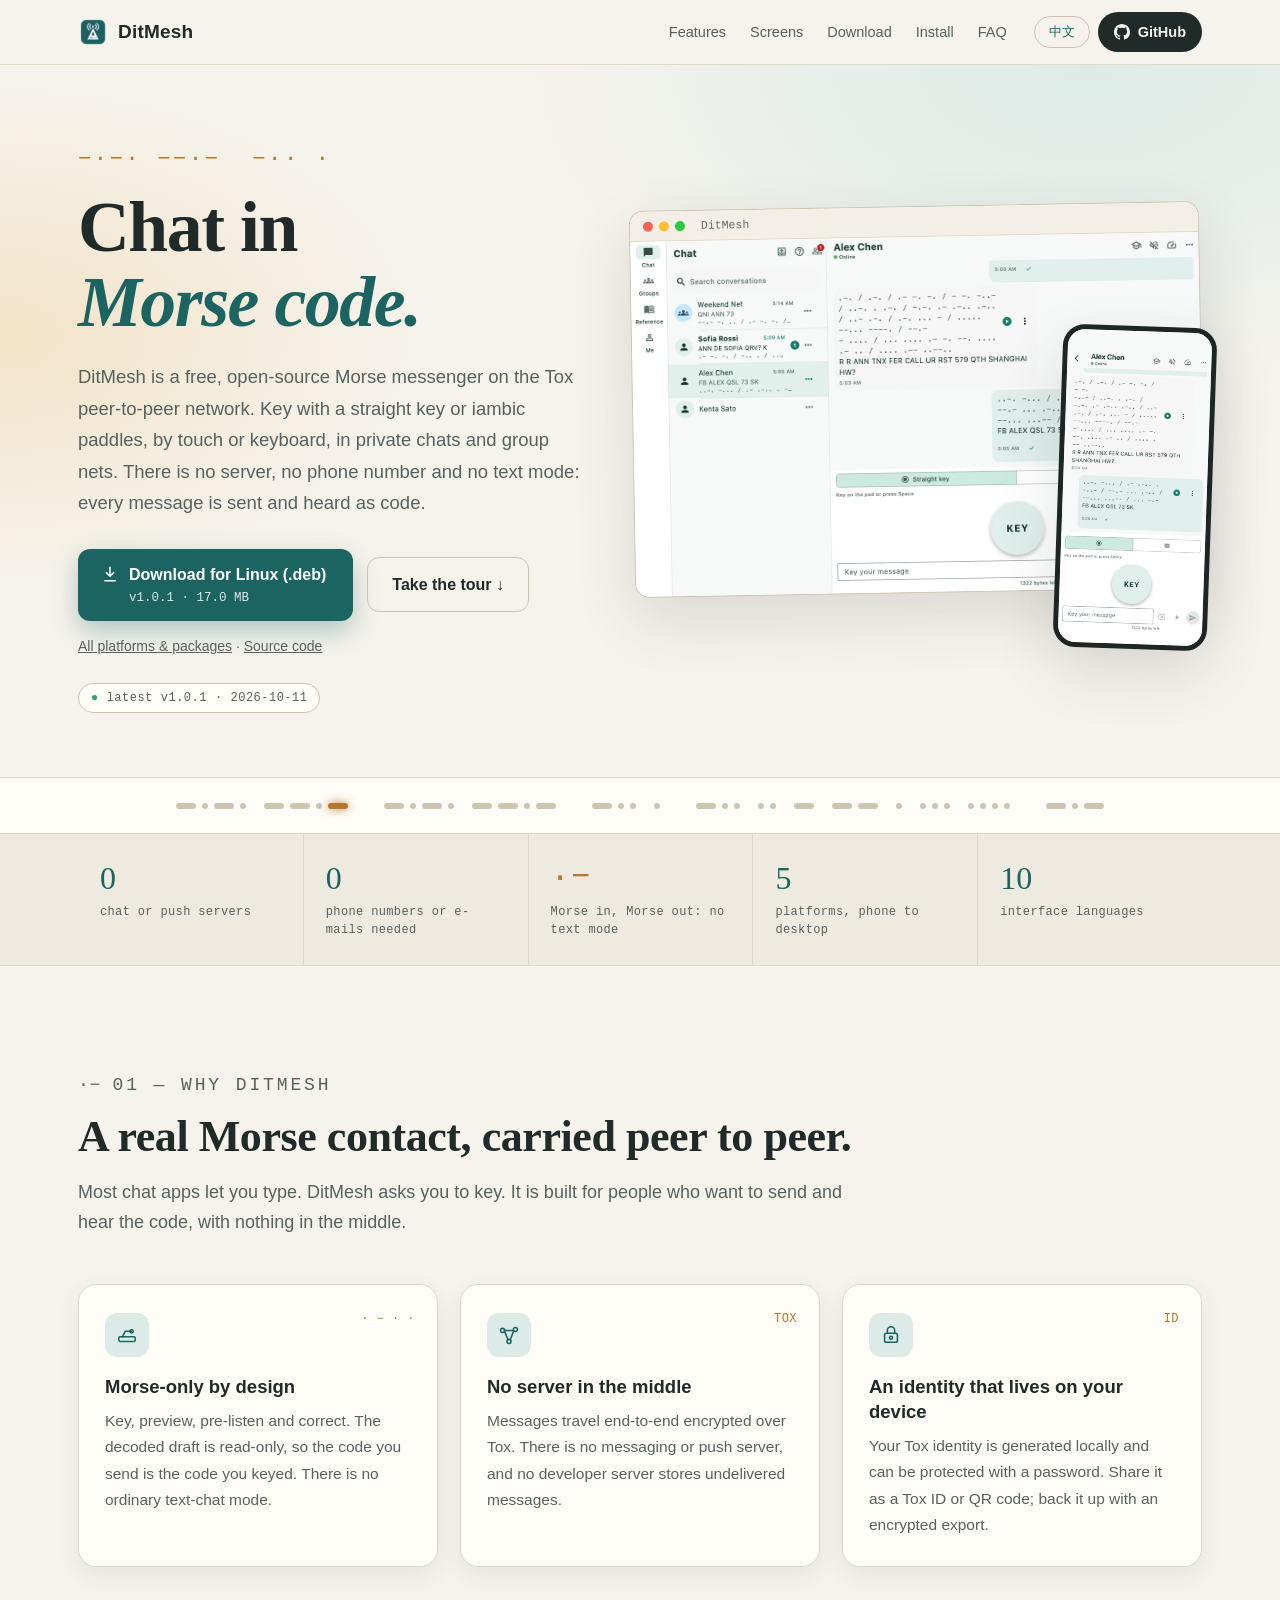
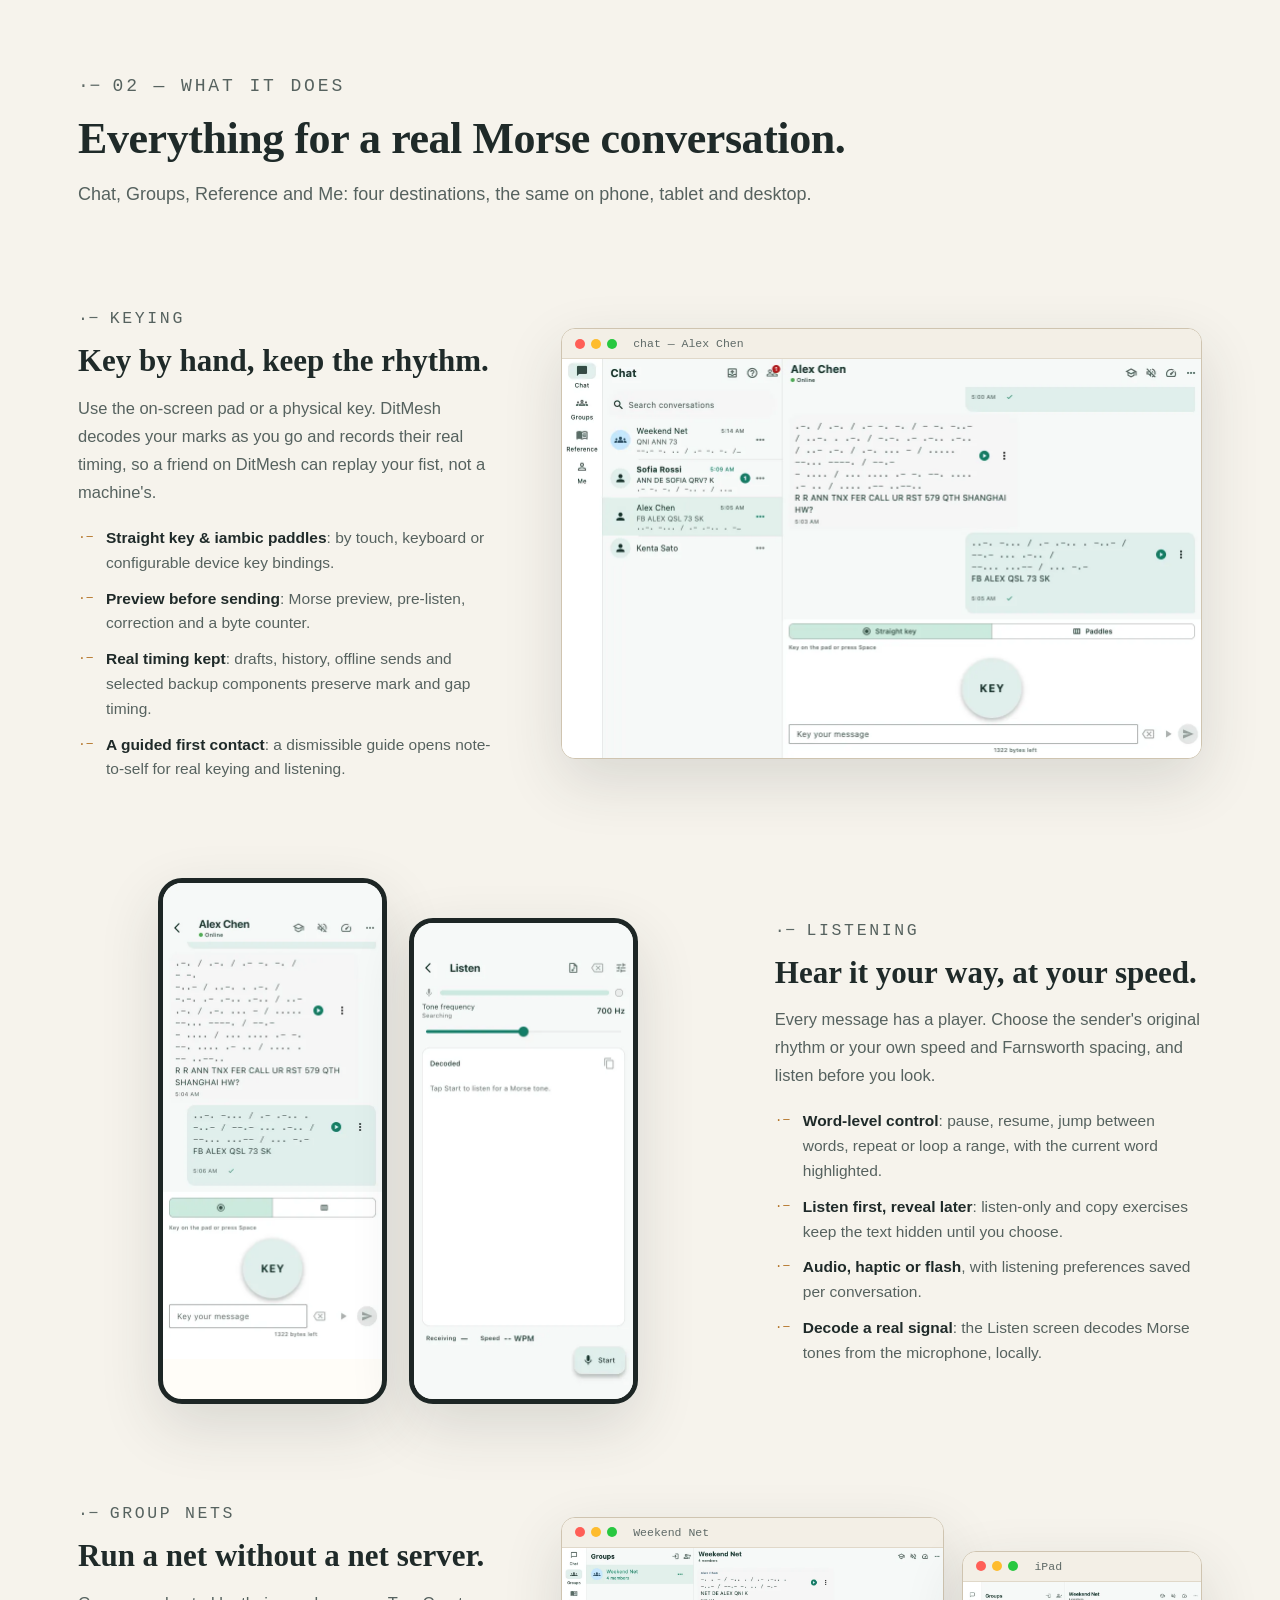
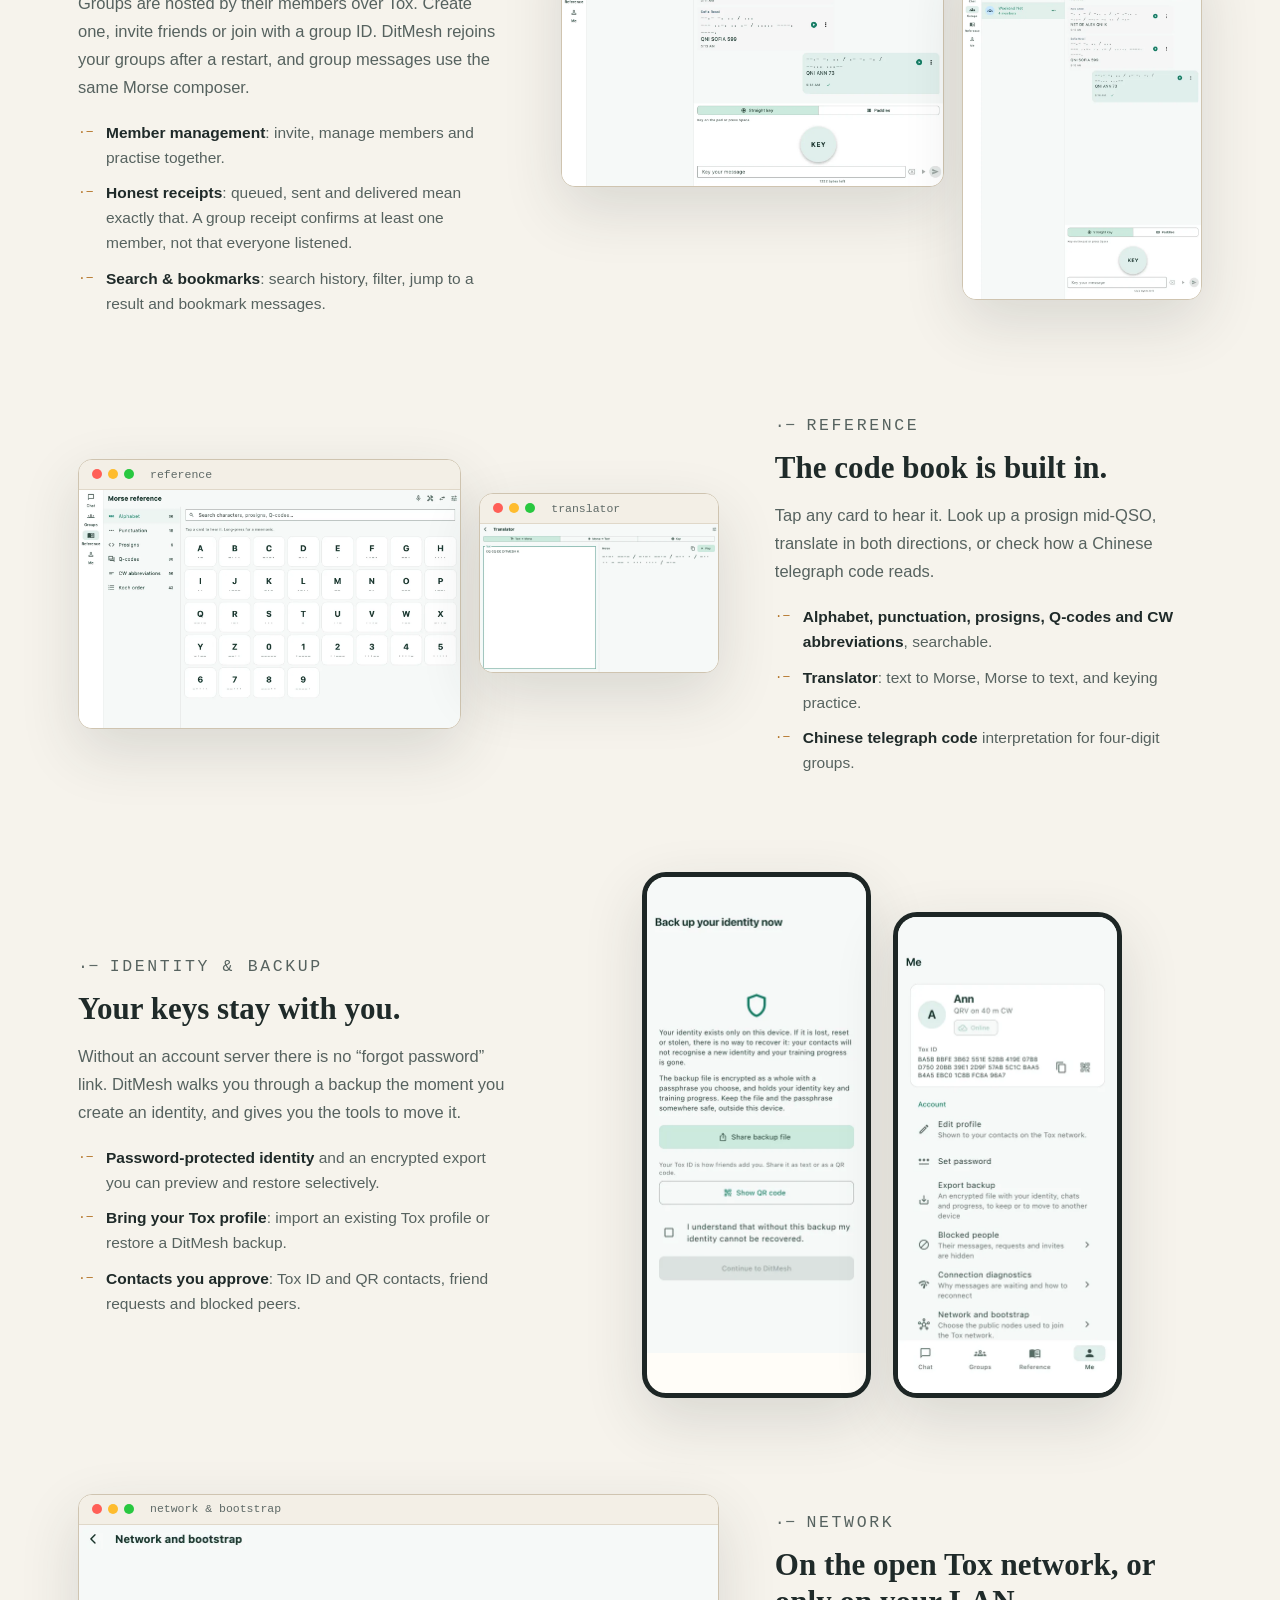
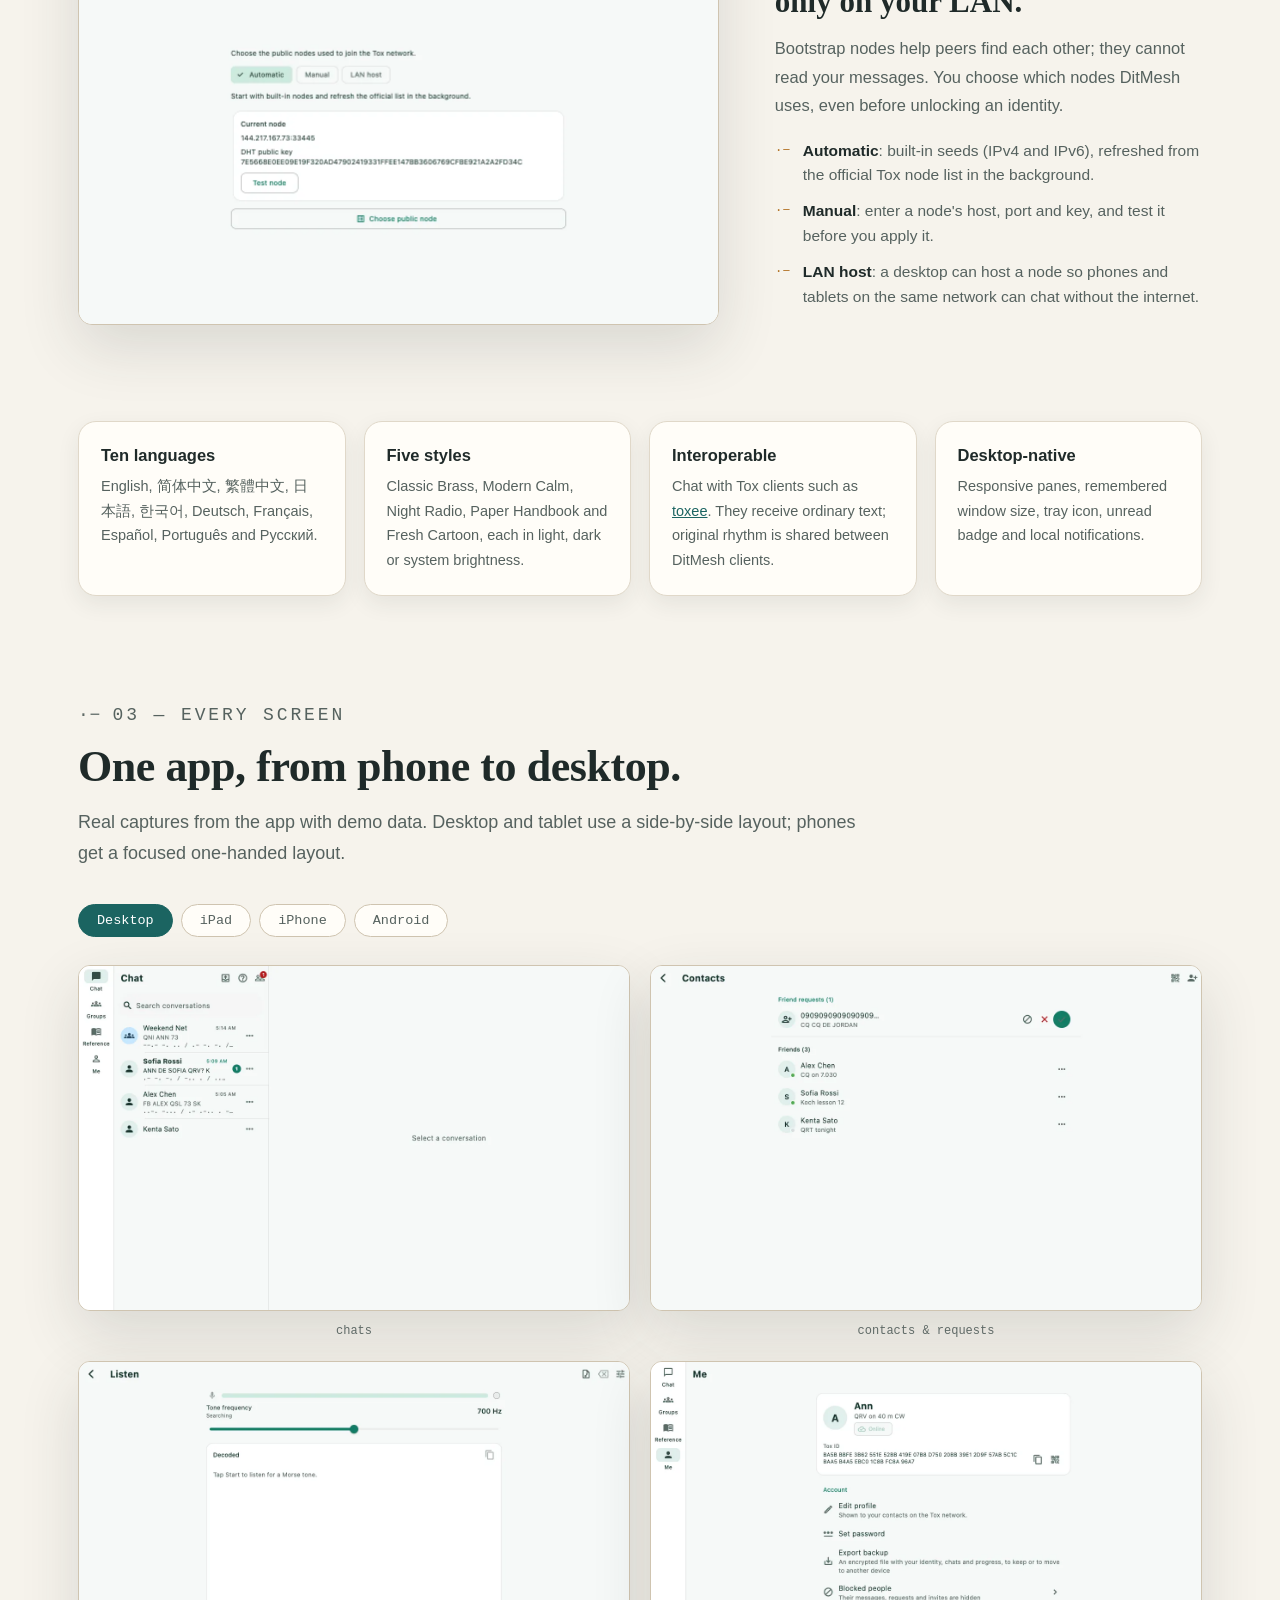
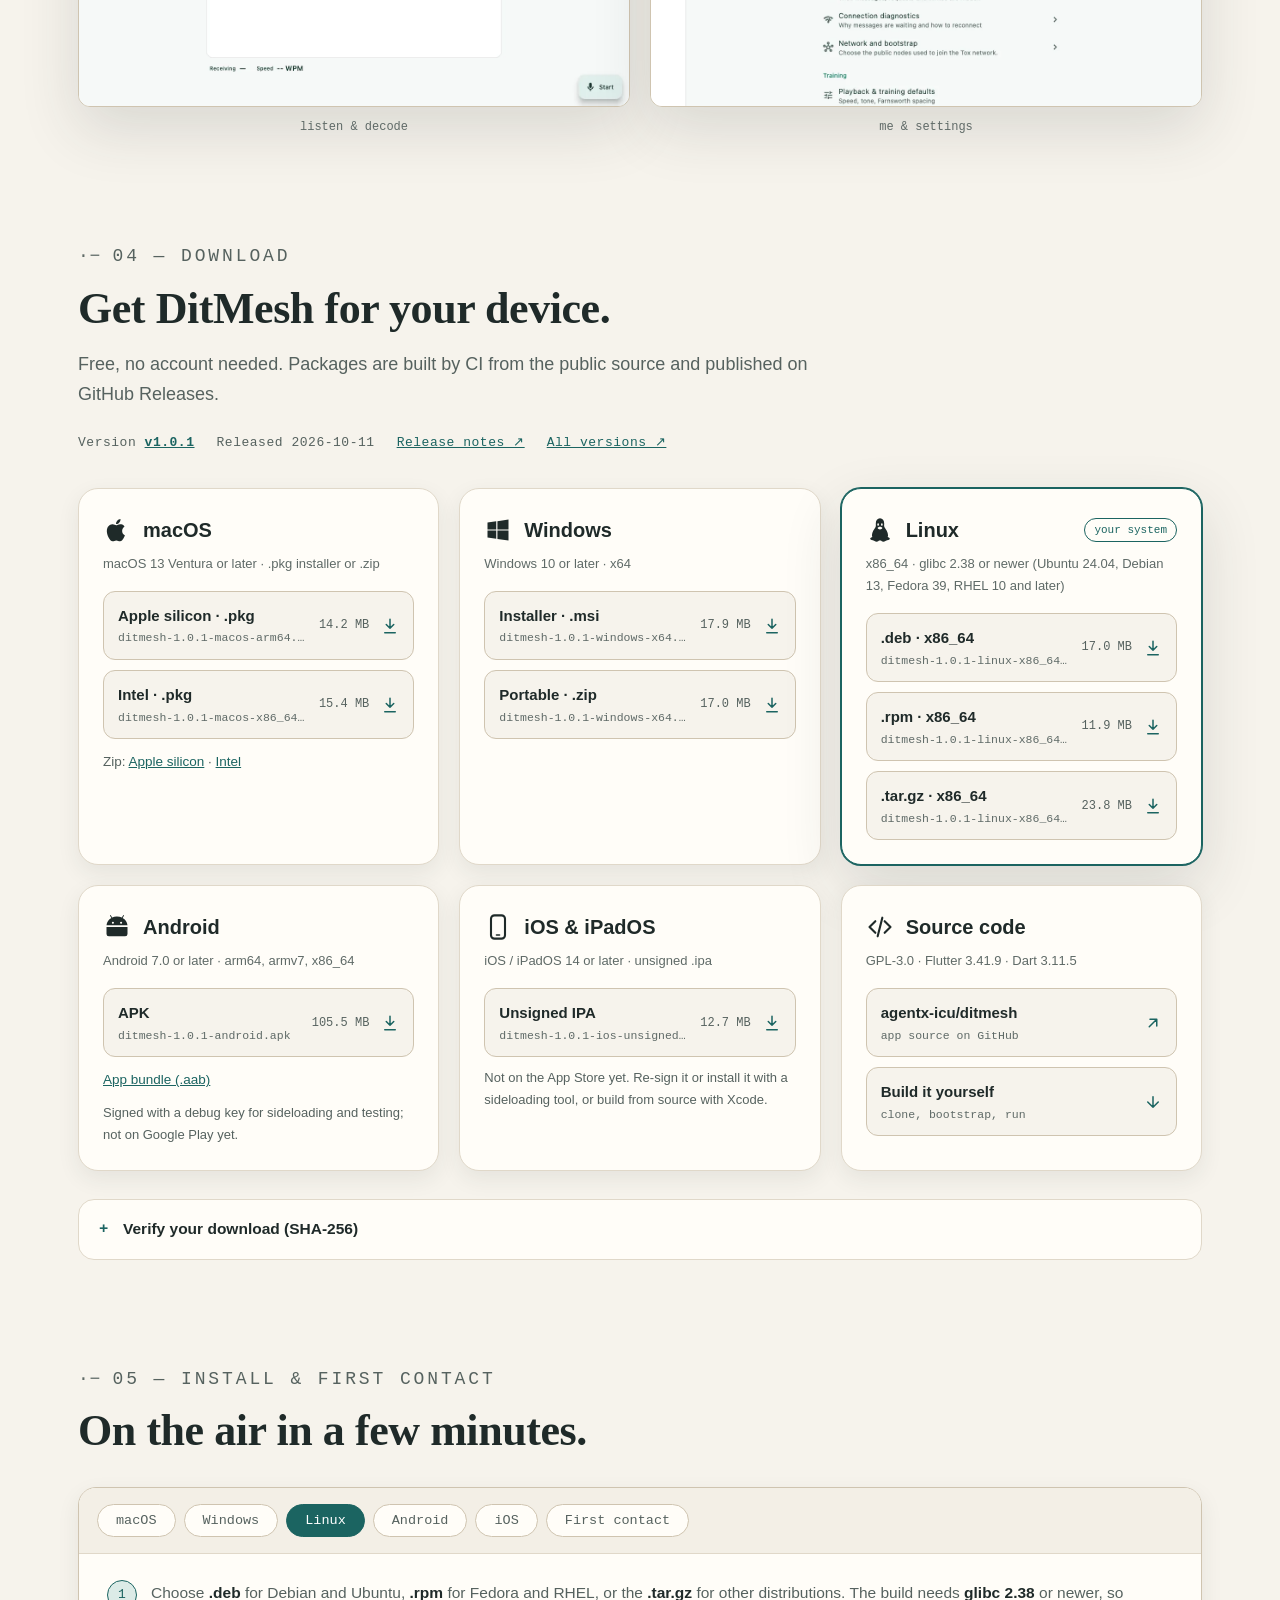
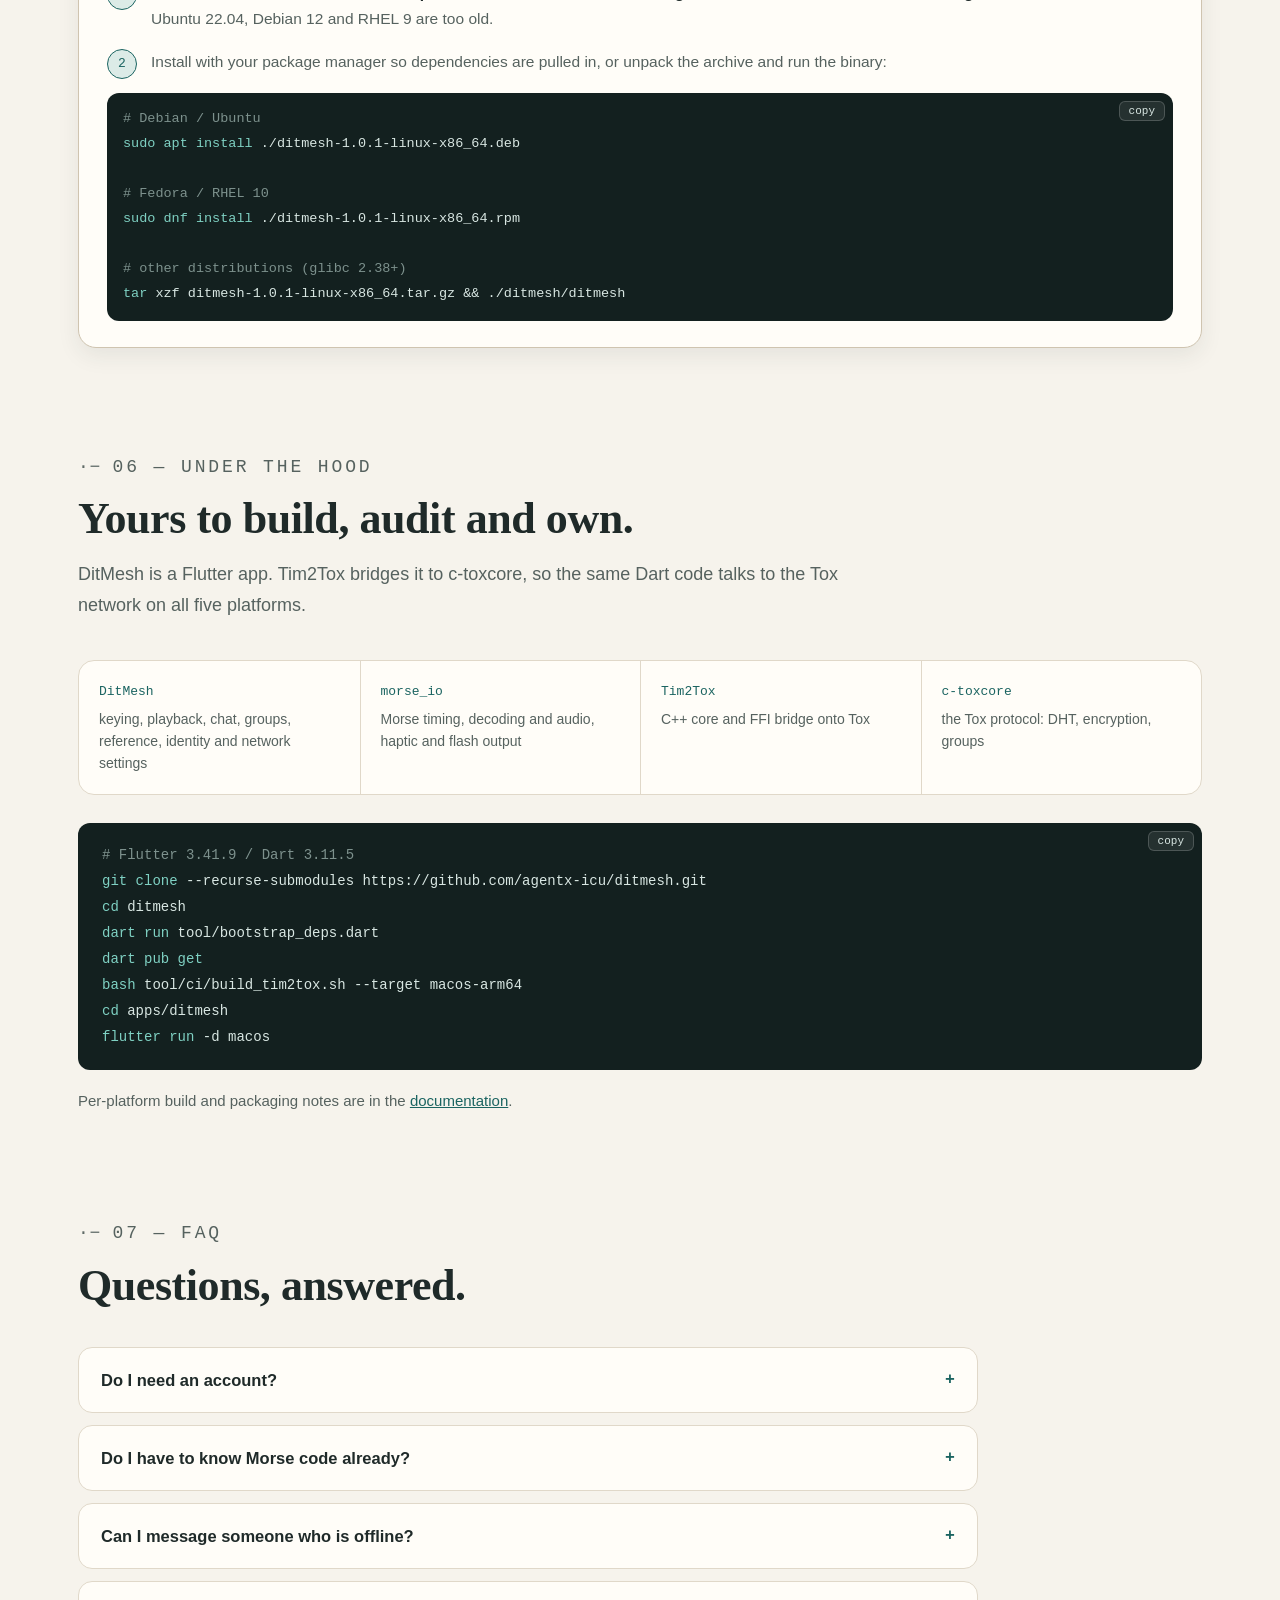
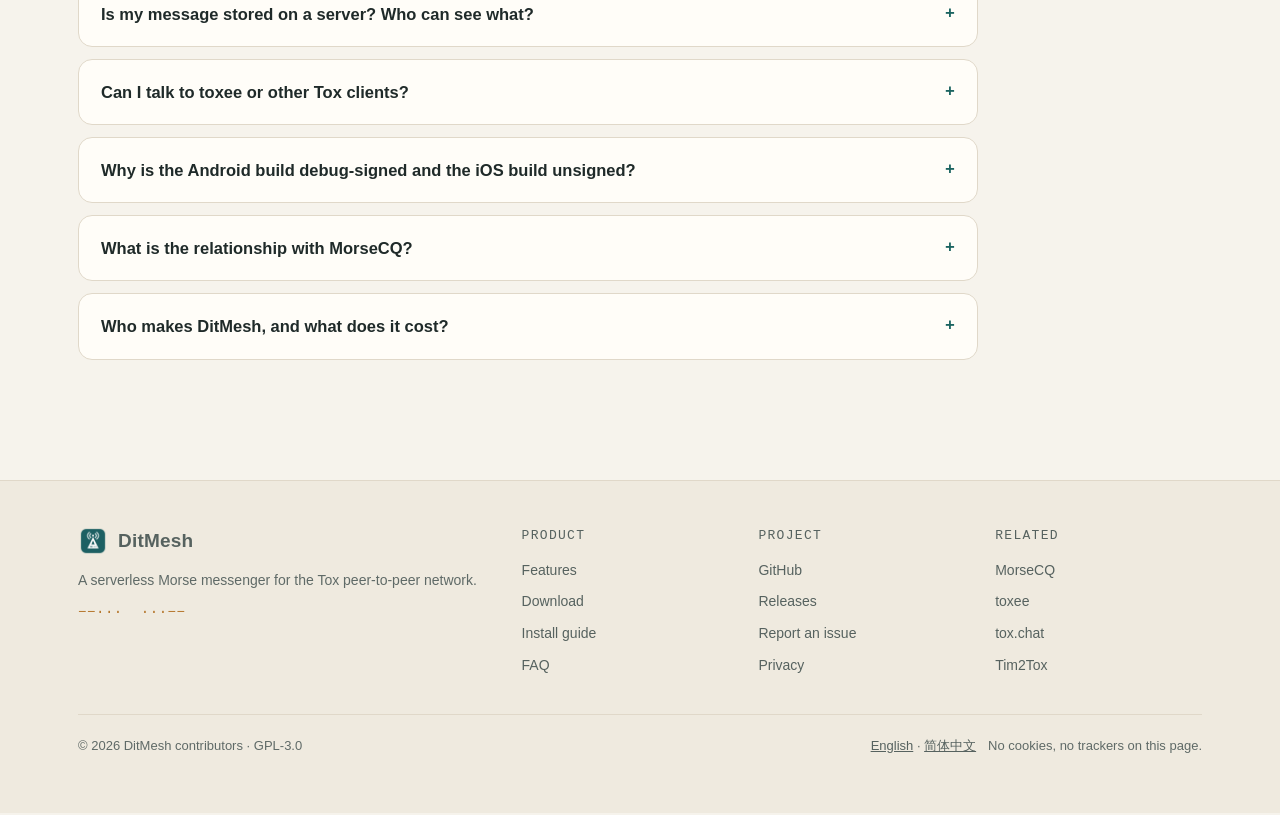
==== en/index.html @ 9cdee7b1 "Redesign the DitMesh site after toxee-site Rebuild ditmesh.agentx.icu on the structure of toxee-site" ====
<!doctype html>
<!-- Generated from ../index.html by tools/build_lang_pages.py. Do not edit. -->
<html lang="en" data-lang="en" data-page-lang="en" data-base="../">
<head>
<meta charset="utf-8">
<meta name="viewport" content="width=device-width, initial-scale=1">
<title>DitMesh — Chat in Morse code</title>
<meta name="description" content="DitMesh is a free, open-source, serverless Morse messenger over the Tox peer-to-peer network. Key with a straight key or iambic paddles in private chats and group nets on Android, iOS, macOS, Linux and Windows.">
<meta name="theme-color" content="#f6f3ec" media="(prefers-color-scheme: light)">
<meta name="theme-color" content="#0e1a1a" media="(prefers-color-scheme: dark)">
<link rel="canonical" href="https://ditmesh.agentx.icu/en/">
<link rel="alternate" hreflang="en" href="https://ditmesh.agentx.icu/en/">
<link rel="alternate" hreflang="zh-Hans" href="https://ditmesh.agentx.icu/zh/">
<link rel="alternate" hreflang="x-default" href="https://ditmesh.agentx.icu/">
<link rel="icon" type="image/png" href="../assets/img/favicon.png">
<link rel="apple-touch-icon" href="../assets/img/app_icon.png">
<meta property="og:type" content="website">
<meta property="og:url" content="https://ditmesh.agentx.icu/en/">
<meta property="og:title" content="DitMesh — Chat in Morse code">
<meta property="og:description" content="A serverless Morse messenger over the Tox peer-to-peer network. No phone number, no account server, no text mode.">
<meta property="og:image" content="https://ditmesh.agentx.icu/assets/img/en/og.jpg">
<meta name="twitter:card" content="summary_large_image">
<script>
  // Pick the language before first paint so the page never flashes the wrong one.
  (function () {
    var l = document.documentElement.getAttribute("data-page-lang");
    if (!l) {
      try { l = localStorage.getItem("ditmesh-lang"); } catch (e) {}
      var q = /[?&]lang=(en|zh)\b/.exec(location.search);
      if (q) l = q[1];
      if (l !== "en" && l !== "zh") l = /^zh\b/i.test(navigator.language || "") ? "zh" : "en";
    }
    document.documentElement.setAttribute("data-lang", l);
    document.documentElement.lang = l === "zh" ? "zh-Hans" : "en";
  })();
</script>
<link rel="stylesheet" href="../assets/style.css">
</head>
<body>
<a class="skip" href="#main"><span class="en">Skip to content</span><span class="zh">跳到正文</span></a>

<!-- ====================================================== nav -->
<header class="nav">
  <div class="wrap nav-in">
    <a class="brand" href="#top"><img src="../assets/img/app_icon.png" alt="" width="30" height="30"><span>DitMesh</span></a>
    <nav class="nav-links" aria-label="Sections">
      <a href="#features"><span class="en">Features</span><span class="zh">功能</span></a>
      <a href="#screens"><span class="en">Screens</span><span class="zh">界面</span></a>
      <a href="#download"><span class="en">Download</span><span class="zh">下载</span></a>
      <a href="#install"><span class="en">Install</span><span class="zh">安装</span></a>
      <a href="#faq">FAQ</a>
    </nav>
    <div class="nav-act">
      <button class="lang-toggle" id="langBtn" type="button" data-aria-en="切换到中文" data-aria-zh="Switch to English" aria-label="切换到中文"><span class="en">中文</span><span class="zh">EN</span></button>
      <a class="gh" href="https://github.com/agentx-icu/ditmesh" rel="noopener" aria-label="DitMesh on GitHub">
        <svg width="16" height="16" viewBox="0 0 16 16" fill="currentColor" aria-hidden="true"><path d="M8 0C3.58 0 0 3.58 0 8c0 3.54 2.29 6.53 5.47 7.59.4.07.55-.17.55-.38 0-.19-.01-.82-.01-1.49-2.01.37-2.53-.49-2.69-.94-.09-.23-.48-.94-.82-1.13-.28-.15-.68-.52-.01-.53.63-.01 1.08.58 1.23.82.72 1.21 1.87.87 2.33.66.07-.52.28-.87.51-1.07-1.78-.2-3.64-.89-3.64-3.95 0-.87.31-1.59.82-2.15-.08-.2-.36-1.02.08-2.12 0 0 .67-.21 2.2.82.64-.18 1.32-.27 2-.27s1.36.09 2 .27c1.53-1.04 2.2-.82 2.2-.82.44 1.1.16 1.92.08 2.12.51.56.82 1.27.82 2.15 0 3.07-1.87 3.75-3.65 3.95.29.25.54.73.54 1.48 0 1.07-.01 1.93-.01 2.2 0 .21.15.46.55.38A8.01 8.01 0 0 0 16 8c0-4.42-3.58-8-8-8z"/></svg>
        <span>GitHub</span>
      </a>
    </div>
  </div>
</header>

<main id="main">
<!-- ====================================================== hero -->
<section class="hero" id="top">
  <div class="wrap hero-grid">
    <div class="hero-copy">
      <p class="eyebrow mono" aria-hidden="true">−·−· −−·− &nbsp;−·· ·</p>
      <h1><span class="en">Chat in<br><em>Morse code.</em></span><span class="zh">用<em>摩尔斯电码</em><br>聊天。</span></h1>
      <p class="lead"><span class="en">DitMesh is a free, open-source Morse messenger on the Tox peer-to-peer network. Key with a straight key or iambic paddles, by touch or keyboard, in private chats and group nets. There is no server, no phone number and no text mode: every message is sent and heard as code.</span><span class="zh">DitMesh 是基于 Tox 点对点网络的免费开源摩尔斯电码聊天工具。用触摸或键盘操作直键、双桨，在单聊和群组网络中拍发。没有服务器，不要手机号，也没有文字模式：每条消息都以电码发出、以电码收听。</span></p>
      <div class="cta">
        <a class="btn primary btn-dl" id="heroDl" href="#download">
          <span class="row"><svg viewBox="0 0 24 24" aria-hidden="true"><path d="M12 3v12M7 10l5 5 5-5M5 21h14"/></svg><span class="hero-dl-label"><span class="en">Download DitMesh</span><span class="zh">下载 DitMesh</span></span></span>
          <small class="hero-dl-sub">v1.0.1</small>
        </a>
        <a class="btn ghost" href="#features"><span class="en">Take the tour ↓</span><span class="zh">功能导览 ↓</span></a>
      </div>
      <p class="hero-alt">
        <a href="#download"><span class="en">All platforms &amp; packages</span><span class="zh">全部平台与安装包</span></a> ·
        <a href="https://github.com/agentx-icu/ditmesh" rel="noopener"><span class="en">Source code</span><span class="zh">源代码</span></a>
      </p>
      <a class="badge mono" data-release-link href="https://github.com/agentx-icu/ditmesh/releases/tag/v1.0.1"><b aria-hidden="true">●</b><span class="en">latest</span><span class="zh">最新版本</span> <span data-version>v1.0.1</span> · <span data-release-date>2026-10-11</span></a>
    </div>
    <div class="hero-shot">
      <div class="frame desk">
        <div class="bar" aria-hidden="true"><i></i><i></i><i></i><b>DitMesh</b></div>
        <img data-shot="desktop/conversation.webp" src="../assets/img/en/desktop/conversation.webp" width="1280" height="800"
             data-alt-en="DitMesh on macOS: a Morse conversation with decoded text under each message and the straight-key pad"
             data-alt-zh="DitMesh macOS 版：每条消息下方显示译文的摩尔斯对话，以及直键拍发区"
             alt="DitMesh on macOS: a Morse conversation with decoded text under each message and the straight-key pad">
      </div>
      <div class="frame phone">
        <img data-shot="ios/conversation.webp" src="../assets/img/en/ios/conversation.webp" width="440" height="956"
             data-alt-en="DitMesh on iPhone: the same conversation in the phone layout" data-alt-zh="DitMesh iPhone 版：手机布局下的同一段对话"
             alt="DitMesh on iPhone: the same conversation in the phone layout">
      </div>
    </div>
  </div>
  <div class="tape" aria-hidden="true"><div class="tape-in mono" id="tape">−·−· −−·− &nbsp; −·−· −−·− &nbsp; −·· · &nbsp; −·· ·· − −− · ··· ···· &nbsp; −·−</div></div>
  <div class="stats">
    <div class="wrap stats-in">
      <div class="stat"><div class="n">0</div><div class="l"><span class="en">chat or push servers</span><span class="zh">聊天或推送服务器</span></div></div>
      <div class="stat"><div class="n">0</div><div class="l"><span class="en">phone numbers or e-mails needed</span><span class="zh">所需的手机号或邮箱</span></div></div>
      <div class="stat"><div class="n mono">·−</div><div class="l"><span class="en">Morse in, Morse out: no text mode</span><span class="zh">只用电码收发，没有文字模式</span></div></div>
      <div class="stat"><div class="n">5</div><div class="l"><span class="en">platforms, phone to desktop</span><span class="zh">平台，从手机到桌面</span></div></div>
      <div class="stat"><div class="n">10</div><div class="l"><span class="en">interface languages</span><span class="zh">种界面语言</span></div></div>
    </div>
  </div>
</section>

<!-- ====================================================== why -->
<section id="why" class="sec">
  <div class="wrap">
    <div class="sec-head">
      <p class="kicker"><span class="en">01 — why DitMesh</span><span class="zh">01 — 为什么是 DitMesh</span></p>
      <h2><span class="en">A real Morse contact, carried peer to peer.</span><span class="zh">真正的摩尔斯通联，点对点传递。</span></h2>
      <p><span class="en">Most chat apps let you type. DitMesh asks you to key. It is built for people who want to send and hear the code, with nothing in the middle.</span><span class="zh">大多数聊天应用让你打字，DitMesh 请你拍发。它为想要真正发报、收听电码的人打造，中间没有任何服务器。</span></p>
    </div>
    <div class="grid3">
      <div class="card">
        <span class="tag mono">· − · ·</span>
        <div class="ic"><svg viewBox="0 0 24 24"><rect x="3" y="14" width="18" height="5" rx="1.5"/><path d="M7 14l3-6h7"/><circle cx="17" cy="8" r="1.8"/></svg></div>
        <h3><span class="en">Morse-only by design</span><span class="zh">只用电码，是设计初衷</span></h3>
        <p><span class="en">Key, preview, pre-listen and correct. The decoded draft is read-only, so the code you send is the code you keyed. There is no ordinary text-chat mode.</span><span class="zh">拍发、预览、试听、纠错。解码后的草稿只读，你发出去的就是你拍下的电码。不提供普通文字聊天模式。</span></p>
      </div>
      <div class="card">
        <span class="tag mono">TOX</span>
        <div class="ic"><svg viewBox="0 0 24 24"><circle cx="5" cy="7" r="2.2"/><circle cx="19" cy="6" r="2.2"/><circle cx="12" cy="19" r="2.2"/><path d="M7 8l4 9M17.2 7.4L13.4 17M7.2 7h9.6"/></svg></div>
        <h3><span class="en">No server in the middle</span><span class="zh">中间没有服务器</span></h3>
        <p><span class="en">Messages travel end-to-end encrypted over Tox. There is no messaging or push server, and no developer server stores undelivered messages.</span><span class="zh">消息经 Tox 端到端加密传输。没有聊天或推送服务器，也没有开发者服务器替你保存未送达的消息。</span></p>
      </div>
      <div class="card">
        <span class="tag mono">ID</span>
        <div class="ic"><svg viewBox="0 0 24 24"><rect x="5" y="10" width="14" height="10" rx="2"/><path d="M8 10V7a4 4 0 0 1 8 0v3"/><circle cx="12" cy="15" r="1.6"/></svg></div>
        <h3><span class="en">An identity that lives on your device</span><span class="zh">身份只在你的设备上</span></h3>
        <p><span class="en">Your Tox identity is generated locally and can be protected with a password. Share it as a Tox ID or QR code; back it up with an encrypted export.</span><span class="zh">Tox 身份在本地生成，可用密码保护。以 Tox ID 或二维码分享，用加密导出做备份。</span></p>
      </div>
    </div>
  </div>
</section>

<!-- ====================================================== features -->
<section id="features" class="sec">
  <div class="wrap">
    <div class="sec-head">
      <p class="kicker"><span class="en">02 — what it does</span><span class="zh">02 — 功能详解</span></p>
      <h2><span class="en">Everything for a real Morse conversation.</span><span class="zh">一次真正的摩尔斯通联，所需的一切。</span></h2>
      <p><span class="en">Chat, Groups, Reference and Me: four destinations, the same on phone, tablet and desktop.</span><span class="zh">聊天、群组、参考、我的：四个入口，在手机、平板和桌面上保持一致。</span></p>
    </div>

    <!-- keying -->
    <div class="feat">
      <div class="feat-copy">
        <p class="kicker"><span class="en">keying</span><span class="zh">拍发</span></p>
        <h3><span class="en">Key by hand, keep the rhythm.</span><span class="zh">亲手拍发，保留节奏。</span></h3>
        <p><span class="en">Use the on-screen pad or a physical key. DitMesh decodes your marks as you go and records their real timing, so a friend on DitMesh can replay your fist, not a machine's.</span><span class="zh">用屏幕按键或实体按键拍发。DitMesh 边拍边解码，并记录真实时序，对方用 DitMesh 收听时听到的是你的手法，而不是机器合成。</span></p>
        <ul class="ticks">
          <li><span class="en"><b>Straight key &amp; iambic paddles</b>: by touch, keyboard or configurable device key bindings.</span><span class="zh"><b>直键与双桨</b>：支持触摸、键盘及可自定义的设备按键映射。</span></li>
          <li><span class="en"><b>Preview before sending</b>: Morse preview, pre-listen, correction and a byte counter.</span><span class="zh"><b>发送前预览</b>：电码预览、试听、纠错，以及剩余字节提示。</span></li>
          <li><span class="en"><b>Real timing kept</b>: drafts, history, offline sends and selected backup components preserve mark and gap timing.</span><span class="zh"><b>保留真实时序</b>：草稿、历史、离线发送和所选备份内容都会保留点划与间隔时序。</span></li>
          <li><span class="en"><b>A guided first contact</b>: a dismissible guide opens note-to-self for real keying and listening.</span><span class="zh"><b>新手引导</b>：可关闭的引导会打开“发给自己”，让你先实际拍发和收听。</span></li>
        </ul>
      </div>
      <div class="frame">
        <div class="bar" aria-hidden="true"><i></i><i></i><i></i><b><span class="en">chat — Alex Chen</span><span class="zh">聊天 — Alex Chen</span></b></div>
        <img data-shot="desktop/conversation.webp" src="../assets/img/en/desktop/conversation.webp" width="1280" height="800" loading="lazy"
             data-alt-en="DitMesh desktop: a direct Morse conversation with the straight key pad" data-alt-zh="DitMesh 桌面端：带直键拍发区的单聊摩尔斯对话"
             alt="DitMesh desktop: a direct Morse conversation with the straight key pad">
      </div>
    </div>

    <!-- listening -->
    <div class="feat flip">
      <div class="phone-duo">
        <div class="frame phone-f"><img data-shot="ios/conversation.webp" src="../assets/img/en/ios/conversation.webp" width="440" height="956" loading="lazy"
             data-alt-en="DitMesh on iPhone: messages with play controls" data-alt-zh="DitMesh iPhone 版：带播放按钮的消息" alt="DitMesh on iPhone: messages with play controls"></div>
        <div class="frame phone-f"><img data-shot="ios/listen.webp" src="../assets/img/en/ios/listen.webp" width="440" height="956" loading="lazy"
             data-alt-en="DitMesh on iPhone: the Listen screen decoding a Morse tone" data-alt-zh="DitMesh iPhone 版：解码摩尔斯音调的收听界面" alt="DitMesh on iPhone: the Listen screen decoding a Morse tone"></div>
      </div>
      <div class="feat-copy">
        <p class="kicker"><span class="en">listening</span><span class="zh">收听</span></p>
        <h3><span class="en">Hear it your way, at your speed.</span><span class="zh">按你的方式，用你的速度收听。</span></h3>
        <p><span class="en">Every message has a player. Choose the sender's original rhythm or your own speed and Farnsworth spacing, and listen before you look.</span><span class="zh">每条消息都带播放器。可选发送方的原始节奏，或你自己的速度与 Farnsworth 间距，先听后看。</span></p>
        <ul class="ticks">
          <li><span class="en"><b>Word-level control</b>: pause, resume, jump between words, repeat or loop a range, with the current word highlighted.</span><span class="zh"><b>逐词控制</b>：暂停、继续、按词跳转、重复或循环一段，当前词高亮。</span></li>
          <li><span class="en"><b>Listen first, reveal later</b>: listen-only and copy exercises keep the text hidden until you choose.</span><span class="zh"><b>先听后揭晓</b>：纯收听与抄收练习会隐藏文字，直到你主动揭晓。</span></li>
          <li><span class="en"><b>Audio, haptic or flash</b>, with listening preferences saved per conversation.</span><span class="zh"><b>声音、振动或闪光</b>输出，收听偏好按会话保存。</span></li>
          <li><span class="en"><b>Decode a real signal</b>: the Listen screen decodes Morse tones from the microphone, locally.</span><span class="zh"><b>解码真实信号</b>：收听界面可通过麦克风在本地解码摩尔斯音调。</span></li>
        </ul>
      </div>
    </div>

    <!-- groups -->
    <div class="feat">
      <div class="feat-copy">
        <p class="kicker"><span class="en">group nets</span><span class="zh">群组网络</span></p>
        <h3><span class="en">Run a net without a net server.</span><span class="zh">没有服务器的群组网络。</span></h3>
        <p><span class="en">Groups are hosted by their members over Tox. Create one, invite friends or join with a group ID. DitMesh rejoins your groups after a restart, and group messages use the same Morse composer.</span><span class="zh">群组由成员通过 Tox 共同承载。可以创建、邀请好友或凭群 ID 加入；DitMesh 重启后会自动重新加入，群消息使用同一个摩尔斯拍发器。</span></p>
        <ul class="ticks">
          <li><span class="en"><b>Member management</b>: invite, manage members and practise together.</span><span class="zh"><b>成员管理</b>：邀请、管理成员，一起练习。</span></li>
          <li><span class="en"><b>Honest receipts</b>: queued, sent and delivered mean exactly that. A group receipt confirms at least one member, not that everyone listened.</span><span class="zh"><b>如实的回执</b>：排队、已发送、已送达各有明确含义。群回执只代表至少一名成员收到，不代表所有人都听过。</span></li>
          <li><span class="en"><b>Search &amp; bookmarks</b>: search history, filter, jump to a result and bookmark messages.</span><span class="zh"><b>搜索与书签</b>：搜索历史、筛选、跳转到结果、为消息加书签。</span></li>
        </ul>
      </div>
      <div class="duo">
        <div class="frame">
          <div class="bar" aria-hidden="true"><i></i><i></i><i></i><b>Weekend Net</b></div>
          <img data-shot="desktop/group_conversation.webp" src="../assets/img/en/desktop/group_conversation.webp" width="1280" height="800" loading="lazy"
               data-alt-en="DitMesh desktop: a group net with several members keying" data-alt-zh="DitMesh 桌面端：多名成员拍发的群组网络" alt="DitMesh desktop: a group net with several members keying">
        </div>
        <div class="frame">
          <div class="bar" aria-hidden="true"><i></i><i></i><i></i><b>iPad</b></div>
          <img data-shot="ipad/group_conversation.webp" src="../assets/img/en/ipad/group_conversation.webp" width="774" height="1032" loading="lazy"
               data-alt-en="DitMesh on iPad: a group net in the split layout" data-alt-zh="DitMesh iPad 版：分栏布局中的群组网络" alt="DitMesh on iPad: a group net in the split layout">
        </div>
      </div>
    </div>

    <!-- reference -->
    <div class="feat flip">
      <div class="duo">
        <div class="frame">
          <div class="bar" aria-hidden="true"><i></i><i></i><i></i><b><span class="en">reference</span><span class="zh">参考</span></b></div>
          <img data-shot="desktop/reference.webp" src="../assets/img/en/desktop/reference.webp" width="1280" height="800" loading="lazy"
               data-alt-en="DitMesh desktop: the Morse reference with alphabet, prosigns and Q-codes" data-alt-zh="DitMesh 桌面端：包含字母、程序信号与 Q 简语的摩尔斯参考" alt="DitMesh desktop: the Morse reference with alphabet, prosigns and Q-codes">
        </div>
        <div class="frame">
          <div class="bar" aria-hidden="true"><i></i><i></i><i></i><b><span class="en">translator</span><span class="zh">翻译器</span></b></div>
          <img data-shot="desktop/translator.webp" src="../assets/img/en/desktop/translator.webp" width="1280" height="800" loading="lazy"
               data-alt-en="DitMesh desktop: the translator turning text into Morse" data-alt-zh="DitMesh 桌面端：把文字转成电码的翻译器" alt="DitMesh desktop: the translator turning text into Morse">
        </div>
      </div>
      <div class="feat-copy">
        <p class="kicker"><span class="en">reference</span><span class="zh">参考</span></p>
        <h3><span class="en">The code book is built in.</span><span class="zh">电码手册，就在应用里。</span></h3>
        <p><span class="en">Tap any card to hear it. Look up a prosign mid-QSO, translate in both directions, or check how a Chinese telegraph code reads.</span><span class="zh">点按任意卡片即可试听。通联中随时查程序信号、双向翻译，或查看中文电报码的含义。</span></p>
        <ul class="ticks">
          <li><span class="en"><b>Alphabet, punctuation, prosigns, Q-codes and CW abbreviations</b>, searchable.</span><span class="zh"><b>字母、标点、程序信号、Q 简语与 CW 缩语</b>，均可搜索。</span></li>
          <li><span class="en"><b>Translator</b>: text to Morse, Morse to text, and keying practice.</span><span class="zh"><b>翻译器</b>：文字转电码、电码转文字，以及拍发练习。</span></li>
          <li><span class="en"><b>Chinese telegraph code</b> interpretation for four-digit groups.</span><span class="zh"><b>中文电报码</b>：解读四位数字码组。</span></li>
        </ul>
      </div>
    </div>

    <!-- identity -->
    <div class="feat">
      <div class="feat-copy">
        <p class="kicker"><span class="en">identity &amp; backup</span><span class="zh">身份与备份</span></p>
        <h3><span class="en">Your keys stay with you.</span><span class="zh">密钥只在你手里。</span></h3>
        <p><span class="en">Without an account server there is no “forgot password” link. DitMesh walks you through a backup the moment you create an identity, and gives you the tools to move it.</span><span class="zh">没有账号服务器，也就没有“找回密码”。创建身份后，DitMesh 会立即引导你备份，并提供迁移身份的工具。</span></p>
        <ul class="ticks">
          <li><span class="en"><b>Password-protected identity</b> and an encrypted export you can preview and restore selectively.</span><span class="zh"><b>密码保护的身份</b>，以及可预览、可选择性恢复的加密导出。</span></li>
          <li><span class="en"><b>Bring your Tox profile</b>: import an existing Tox profile or restore a DitMesh backup.</span><span class="zh"><b>沿用 Tox 资料</b>：导入已有的 Tox 资料，或恢复 DitMesh 备份。</span></li>
          <li><span class="en"><b>Contacts you approve</b>: Tox ID and QR contacts, friend requests and blocked peers.</span><span class="zh"><b>由你决定的联系人</b>：Tox ID 与二维码添加、好友申请、屏蔽联系人。</span></li>
        </ul>
      </div>
      <div class="phone-duo">
        <div class="frame phone-f"><img data-shot="ios/backup_wizard.webp" src="../assets/img/en/ios/backup_wizard.webp" width="440" height="956" loading="lazy"
             data-alt-en="DitMesh on iPhone: the backup wizard after creating an identity" data-alt-zh="DitMesh iPhone 版：创建身份后的备份向导" alt="DitMesh on iPhone: the backup wizard after creating an identity"></div>
        <div class="frame phone-f"><img data-shot="ios/me.webp" src="../assets/img/en/ios/me.webp" width="440" height="956" loading="lazy"
             data-alt-en="DitMesh on iPhone: the Me page with Tox ID, password and backup options" data-alt-zh="DitMesh iPhone 版：显示 Tox ID、密码与备份选项的“我的”页面" alt="DitMesh on iPhone: the Me page with Tox ID, password and backup options"></div>
      </div>
    </div>

    <!-- network -->
    <div class="feat flip">
      <div class="frame">
        <div class="bar" aria-hidden="true"><i></i><i></i><i></i><b><span class="en">network &amp; bootstrap</span><span class="zh">网络与引导节点</span></b></div>
        <img data-shot="desktop/network_bootstrap.webp" src="../assets/img/en/desktop/network_bootstrap.webp" width="1280" height="800" loading="lazy"
             data-alt-en="DitMesh desktop: network settings with automatic, manual and LAN host modes" data-alt-zh="DitMesh 桌面端：自动、手动与局域网主机模式的网络设置" alt="DitMesh desktop: network settings with automatic, manual and LAN host modes">
      </div>
      <div class="feat-copy">
        <p class="kicker"><span class="en">network</span><span class="zh">网络</span></p>
        <h3><span class="en">On the open Tox network, or only on your LAN.</span><span class="zh">既能连公共 Tox 网络，也能只在局域网里用。</span></h3>
        <p><span class="en">Bootstrap nodes help peers find each other; they cannot read your messages. You choose which nodes DitMesh uses, even before unlocking an identity.</span><span class="zh">引导节点只帮助双方互相找到，无法读取消息。使用哪些节点由你决定，解锁身份之前也能设置。</span></p>
        <ul class="ticks">
          <li><span class="en"><b>Automatic</b>: built-in seeds (IPv4 and IPv6), refreshed from the official Tox node list in the background.</span><span class="zh"><b>自动</b>：内置种子节点（IPv4 与 IPv6），后台刷新官方 Tox 节点列表。</span></li>
          <li><span class="en"><b>Manual</b>: enter a node's host, port and key, and test it before you apply it.</span><span class="zh"><b>手动</b>：填写节点地址、端口和公钥，应用前先测试连通性。</span></li>
          <li><span class="en"><b>LAN host</b>: a desktop can host a node so phones and tablets on the same network can chat without the internet.</span><span class="zh"><b>局域网主机</b>：桌面端可托管节点，同一网络中的手机和平板无需互联网也能聊天。</span></li>
        </ul>
      </div>
    </div>

    <!-- more -->
    <div class="grid4">
      <div class="card mini"><h3><span class="en">Ten languages</span><span class="zh">十种语言</span></h3><p><span class="en">English, 简体中文, 繁體中文, 日本語, 한국어, Deutsch, Français, Español, Português and Русский.</span><span class="zh">English、简体中文、繁體中文、日本語、한국어、Deutsch、Français、Español、Português、Русский。</span></p></div>
      <div class="card mini"><h3><span class="en">Five styles</span><span class="zh">五种风格</span></h3><p><span class="en">Classic Brass, Modern Calm, Night Radio, Paper Handbook and Fresh Cartoon, each in light, dark or system brightness.</span><span class="zh">经典黄铜、现代静谧、夜间电台、纸质手册、清新卡通，均可选浅色、深色或跟随系统。</span></p></div>
      <div class="card mini"><h3><span class="en">Interoperable</span><span class="zh">跨客户端互通</span></h3><p><span class="en">Chat with Tox clients such as <a href="https://toxee.agentx.icu">toxee</a>. They receive ordinary text; original rhythm is shared between DitMesh clients.</span><span class="zh">可与 <a href="https://toxee.agentx.icu">toxee</a> 等 Tox 客户端聊天。对方收到普通文字；原始节奏仅在 DitMesh 客户端之间传递。</span></p></div>
      <div class="card mini"><h3><span class="en">Desktop-native</span><span class="zh">桌面原生体验</span></h3><p><span class="en">Responsive panes, remembered window size, tray icon, unread badge and local notifications.</span><span class="zh">自适应分栏、记住窗口尺寸、托盘图标、未读角标和本地通知。</span></p></div>
    </div>
  </div>
</section>

<!-- ====================================================== screens -->
<section id="screens" class="sec">
  <div class="wrap">
    <div class="sec-head">
      <p class="kicker"><span class="en">03 — every screen</span><span class="zh">03 — 每一块屏幕</span></p>
      <h2><span class="en">One app, from phone to desktop.</span><span class="zh">一个应用，从手机到桌面。</span></h2>
      <p><span class="en">Real captures from the app with demo data. Desktop and tablet use a side-by-side layout; phones get a focused one-handed layout.</span><span class="zh">均为应用真实截图（演示数据）。桌面与平板为分栏布局，手机为专注的单手布局。</span></p>
    </div>
    <div class="tabs" role="tablist" aria-label="Platform">
      <button class="tab" role="tab" aria-selected="true" aria-controls="g-desktop" id="t-desktop" data-key="desktop" type="button"><span class="en">Desktop</span><span class="zh">桌面</span></button>
      <button class="tab" role="tab" aria-selected="false" aria-controls="g-ipad" id="t-ipad" data-key="ipad" tabindex="-1" type="button">iPad</button>
      <button class="tab" role="tab" aria-selected="false" aria-controls="g-ios" id="t-ios" data-key="ios" tabindex="-1" type="button">iPhone</button>
      <button class="tab" role="tab" aria-selected="false" aria-controls="g-android" id="t-android" data-key="android" tabindex="-1" type="button">Android</button>
    </div>
    <div class="gallery desktop" id="g-desktop" role="tabpanel" tabindex="0" aria-labelledby="t-desktop">
      <figure><div class="frame"><img data-shot="desktop/chat_list.webp" src="../assets/img/en/desktop/chat_list.webp" width="1280" height="800" loading="lazy" alt=""></div><figcaption><span class="en">chats</span><span class="zh">会话列表</span></figcaption></figure>
      <figure><div class="frame"><img data-shot="desktop/contacts.webp" src="../assets/img/en/desktop/contacts.webp" width="1280" height="800" loading="lazy" alt=""></div><figcaption><span class="en">contacts &amp; requests</span><span class="zh">联系人与好友申请</span></figcaption></figure>
      <figure><div class="frame"><img data-shot="desktop/listen.webp" src="../assets/img/en/desktop/listen.webp" width="1280" height="800" loading="lazy" alt=""></div><figcaption><span class="en">listen &amp; decode</span><span class="zh">收听与解码</span></figcaption></figure>
      <figure><div class="frame"><img data-shot="desktop/me.webp" src="../assets/img/en/desktop/me.webp" width="1280" height="800" loading="lazy" alt=""></div><figcaption><span class="en">me &amp; settings</span><span class="zh">我的与设置</span></figcaption></figure>
    </div>
    <div class="gallery ipad" id="g-ipad" role="tabpanel" tabindex="0" aria-labelledby="t-ipad" hidden>
      <figure><div class="frame"><img data-shot="ipad/conversation.webp" src="../assets/img/en/ipad/conversation.webp" width="774" height="1032" loading="lazy" alt=""></div><figcaption><span class="en">direct chat</span><span class="zh">单聊</span></figcaption></figure>
      <figure><div class="frame"><img data-shot="ipad/reference.webp" src="../assets/img/en/ipad/reference.webp" width="774" height="1032" loading="lazy" alt=""></div><figcaption><span class="en">reference</span><span class="zh">参考</span></figcaption></figure>
      <figure><div class="frame"><img data-shot="ipad/listen.webp" src="../assets/img/en/ipad/listen.webp" width="774" height="1032" loading="lazy" alt=""></div><figcaption><span class="en">listen</span><span class="zh">收听</span></figcaption></figure>
    </div>
    <div class="gallery phone" id="g-ios" role="tabpanel" tabindex="0" aria-labelledby="t-ios" hidden>
      <figure><div class="frame"><img data-shot="ios/welcome.webp" src="../assets/img/en/ios/welcome.webp" width="440" height="956" loading="lazy" alt=""></div><figcaption><span class="en">welcome</span><span class="zh">欢迎</span></figcaption></figure>
      <figure><div class="frame"><img data-shot="ios/chat_list.webp" src="../assets/img/en/ios/chat_list.webp" width="440" height="956" loading="lazy" alt=""></div><figcaption><span class="en">chats</span><span class="zh">会话</span></figcaption></figure>
      <figure><div class="frame"><img data-shot="ios/group_conversation.webp" src="../assets/img/en/ios/group_conversation.webp" width="440" height="956" loading="lazy" alt=""></div><figcaption><span class="en">group net</span><span class="zh">群组</span></figcaption></figure>
      <figure><div class="frame"><img data-shot="ios/reference.webp" src="../assets/img/en/ios/reference.webp" width="440" height="956" loading="lazy" alt=""></div><figcaption><span class="en">reference</span><span class="zh">参考</span></figcaption></figure>
      <figure><div class="frame"><img data-shot="ios/translator.webp" src="../assets/img/en/ios/translator.webp" width="440" height="956" loading="lazy" alt=""></div><figcaption><span class="en">translator</span><span class="zh">翻译器</span></figcaption></figure>
    </div>
    <div class="gallery phone" id="g-android" role="tabpanel" tabindex="0" aria-labelledby="t-android" hidden>
      <figure><div class="frame"><img data-shot="android/conversation.webp" src="../assets/img/en/android/conversation.webp" width="412" height="916" loading="lazy" alt=""></div><figcaption><span class="en">direct chat</span><span class="zh">单聊</span></figcaption></figure>
      <figure><div class="frame"><img data-shot="android/group_conversation.webp" src="../assets/img/en/android/group_conversation.webp" width="412" height="916" loading="lazy" alt=""></div><figcaption><span class="en">group net</span><span class="zh">群组</span></figcaption></figure>
      <figure><div class="frame"><img data-shot="android/reference.webp" src="../assets/img/en/android/reference.webp" width="412" height="916" loading="lazy" alt=""></div><figcaption><span class="en">reference</span><span class="zh">参考</span></figcaption></figure>
      <figure><div class="frame"><img data-shot="android/translator.webp" src="../assets/img/en/android/translator.webp" width="412" height="916" loading="lazy" alt=""></div><figcaption><span class="en">translator</span><span class="zh">翻译器</span></figcaption></figure>
      <figure><div class="frame"><img data-shot="android/me.webp" src="../assets/img/en/android/me.webp" width="412" height="916" loading="lazy" alt=""></div><figcaption><span class="en">me</span><span class="zh">我的</span></figcaption></figure>
    </div>
  </div>
</section>

<!-- ====================================================== download -->
<section id="download" class="sec">
  <div class="wrap">
    <div class="sec-head">
      <p class="kicker"><span class="en">04 — download</span><span class="zh">04 — 下载</span></p>
      <h2><span class="en">Get DitMesh for your device.</span><span class="zh">为你的设备下载 DitMesh。</span></h2>
      <p><span class="en">Free, no account needed. Packages are built by CI from the public source and published on GitHub Releases.</span><span class="zh">免费，无需注册。安装包由 CI 从公开源码构建，发布在 GitHub Releases。</span></p>
    </div>
    <div class="dl-meta mono">
      <span><span class="en">Version</span><span class="zh">版本</span> <a id="relLink" data-release-link href="https://github.com/agentx-icu/ditmesh/releases/tag/v1.0.1"><b id="relName" data-version>v1.0.1</b></a></span>
      <span><span class="en">Released</span><span class="zh">发布于</span> <span id="relDate" data-release-date>2026-10-11</span></span>
      <a data-release-link href="https://github.com/agentx-icu/ditmesh/releases/tag/v1.0.1" rel="noopener"><span class="en">Release notes ↗</span><span class="zh">更新说明 ↗</span></a>
      <a href="https://github.com/agentx-icu/ditmesh/releases" rel="noopener"><span class="en">All versions ↗</span><span class="zh">历史版本 ↗</span></a>
    </div>

    <div class="dl-grid">
      <div class="os" id="os-macos">
        <div class="os-h"><svg viewBox="0 0 24 24" aria-hidden="true"><path d="M16.4 12.6c0-2.4 2-3.6 2.1-3.7-1.1-1.7-2.9-1.9-3.5-1.9-1.5-.2-2.9.9-3.7.9-.8 0-1.9-.9-3.2-.8-1.6 0-3.1 1-4 2.4-1.7 3-.4 7.4 1.2 9.8.8 1.2 1.8 2.5 3 2.4 1.2 0 1.7-.8 3.1-.8s1.9.8 3.2.8c1.3 0 2.1-1.2 2.9-2.4.9-1.4 1.3-2.7 1.3-2.8-.1 0-2.4-.9-2.4-3.9zM14 5.5c.7-.8 1.1-1.9 1-3-1 0-2.1.7-2.8 1.5-.6.7-1.2 1.8-1 2.9 1.1.1 2.1-.6 2.8-1.4z"/></svg><h3>macOS</h3><span class="yours"><span class="en">your system</span><span class="zh">你的系统</span></span></div>
        <p class="req"><span class="en">macOS 13 Ventura or later · .pkg installer or .zip</span><span class="zh">macOS 13 Ventura 及以上 · .pkg 安装包或 .zip</span></p>
        <div class="pkgs">
          <a class="pkg" data-asset="macos-arm64.pkg" href="https://github.com/agentx-icu/ditmesh/releases/download/v1.0.1/ditmesh-1.0.1-macos-arm64.pkg"><span class="pi"><span class="pn"><span class="en">Apple silicon</span><span class="zh">Apple 芯片</span> · .pkg</span><span class="pf">ditmesh-1.0.1-macos-arm64.pkg</span></span><span class="ps">14.2 MB</span><svg viewBox="0 0 24 24" aria-hidden="true"><path d="M12 3v12M7 10l5 5 5-5M5 21h14"/></svg></a>
          <a class="pkg" data-asset="macos-x86_64.pkg" href="https://github.com/agentx-icu/ditmesh/releases/download/v1.0.1/ditmesh-1.0.1-macos-x86_64.pkg"><span class="pi"><span class="pn"><span class="en">Intel</span><span class="zh">Intel 芯片</span> · .pkg</span><span class="pf">ditmesh-1.0.1-macos-x86_64.pkg</span></span><span class="ps">15.4 MB</span><svg viewBox="0 0 24 24" aria-hidden="true"><path d="M12 3v12M7 10l5 5 5-5M5 21h14"/></svg></a>
        </div>
        <p class="alts"><span class="en">Zip:</span><span class="zh">压缩包：</span> <a data-asset="macos-arm64.zip" href="https://github.com/agentx-icu/ditmesh/releases/download/v1.0.1/ditmesh-1.0.1-macos-arm64.zip"><span class="en">Apple silicon</span><span class="zh">Apple 芯片</span></a> · <a data-asset="macos-x86_64.zip" href="https://github.com/agentx-icu/ditmesh/releases/download/v1.0.1/ditmesh-1.0.1-macos-x86_64.zip">Intel</a></p>
      </div>
      <div class="os" id="os-windows">
        <div class="os-h"><svg viewBox="0 0 24 24" aria-hidden="true"><path d="M3 5.5l7.5-1v7H3zM11.5 4.4L21 3v8.5h-9.5zM3 12.5h7.5v7L3 18.5zM11.5 12.5H21V21l-9.5-1.3z"/></svg><h3>Windows</h3><span class="yours"><span class="en">your system</span><span class="zh">你的系统</span></span></div>
        <p class="req"><span class="en">Windows 10 or later · x64</span><span class="zh">Windows 10 及以上 · x64</span></p>
        <div class="pkgs">
          <a class="pkg" data-asset="windows-x64.msi" href="https://github.com/agentx-icu/ditmesh/releases/download/v1.0.1/ditmesh-1.0.1-windows-x64.msi"><span class="pi"><span class="pn"><span class="en">Installer</span><span class="zh">安装包</span> · .msi</span><span class="pf">ditmesh-1.0.1-windows-x64.msi</span></span><span class="ps">17.9 MB</span><svg viewBox="0 0 24 24" aria-hidden="true"><path d="M12 3v12M7 10l5 5 5-5M5 21h14"/></svg></a>
          <a class="pkg" data-asset="windows-x64.zip" href="https://github.com/agentx-icu/ditmesh/releases/download/v1.0.1/ditmesh-1.0.1-windows-x64.zip"><span class="pi"><span class="pn"><span class="en">Portable</span><span class="zh">便携版</span> · .zip</span><span class="pf">ditmesh-1.0.1-windows-x64.zip</span></span><span class="ps">17.0 MB</span><svg viewBox="0 0 24 24" aria-hidden="true"><path d="M12 3v12M7 10l5 5 5-5M5 21h14"/></svg></a>
        </div>
      </div>
      <div class="os" id="os-linux">
        <div class="os-h"><svg viewBox="0 0 24 24" aria-hidden="true"><path d="M12 2c-2.2 0-3.6 1.8-3.6 4.4 0 1.3.3 2.2-.4 3.4-.9 1.5-2.9 3.9-2.9 6.6 0 .6.1 1.2.4 1.7-.8.4-1.9.6-1.9 1.5 0 1.2 2.1 1.1 3.3 1.6.9.4 1.6.8 2.4.8.9 0 1.4-.6 1.8-1h1.8c.4.4.9 1 1.8 1 .8 0 1.5-.4 2.4-.8 1.2-.5 3.3-.4 3.3-1.6 0-.9-1.1-1.1-1.9-1.5.3-.5.4-1.1.4-1.7 0-2.7-2-5.1-2.9-6.6-.7-1.2-.4-2.1-.4-3.4C15.6 3.8 14.2 2 12 2zm-1.6 4.2c.4 0 .7.5.7 1.1 0 .6-.3 1.1-.7 1.1s-.7-.5-.7-1.1c0-.6.3-1.1.7-1.1zm3.2 0c.4 0 .7.5.7 1.1 0 .6-.3 1.1-.7 1.1s-.7-.5-.7-1.1c0-.6.3-1.1.7-1.1zM12 9.3c.9 0 2 .6 2 1 0 .5-1.1 1.2-2 1.2s-2-.7-2-1.2c0-.4 1.1-1 2-1z"/></svg><h3>Linux</h3><span class="yours"><span class="en">your system</span><span class="zh">你的系统</span></span></div>
        <p class="req"><span class="en">x86_64 · glibc 2.38 or newer (Ubuntu 24.04, Debian 13, Fedora 39, RHEL 10 and later)</span><span class="zh">x86_64 · glibc 2.38 及以上（Ubuntu 24.04、Debian 13、Fedora 39、RHEL 10 及更新版本）</span></p>
        <div class="pkgs">
          <a class="pkg" data-asset="linux-x86_64.deb" href="https://github.com/agentx-icu/ditmesh/releases/download/v1.0.1/ditmesh-1.0.1-linux-x86_64.deb"><span class="pi"><span class="pn">.deb · x86_64</span><span class="pf">ditmesh-1.0.1-linux-x86_64.deb</span></span><span class="ps">17.0 MB</span><svg viewBox="0 0 24 24" aria-hidden="true"><path d="M12 3v12M7 10l5 5 5-5M5 21h14"/></svg></a>
          <a class="pkg" data-asset="linux-x86_64.rpm" href="https://github.com/agentx-icu/ditmesh/releases/download/v1.0.1/ditmesh-1.0.1-linux-x86_64.rpm"><span class="pi"><span class="pn">.rpm · x86_64</span><span class="pf">ditmesh-1.0.1-linux-x86_64.rpm</span></span><span class="ps">11.9 MB</span><svg viewBox="0 0 24 24" aria-hidden="true"><path d="M12 3v12M7 10l5 5 5-5M5 21h14"/></svg></a>
          <a class="pkg" data-asset="linux-x86_64.tar.gz" href="https://github.com/agentx-icu/ditmesh/releases/download/v1.0.1/ditmesh-1.0.1-linux-x86_64.tar.gz"><span class="pi"><span class="pn">.tar.gz · x86_64</span><span class="pf">ditmesh-1.0.1-linux-x86_64.tar.gz</span></span><span class="ps">23.8 MB</span><svg viewBox="0 0 24 24" aria-hidden="true"><path d="M12 3v12M7 10l5 5 5-5M5 21h14"/></svg></a>
        </div>
      </div>
      <div class="os" id="os-android">
        <div class="os-h"><svg viewBox="0 0 24 24" aria-hidden="true"><path d="M7.2 4.2L5.9 2.1l.6-.4 1.4 2.2A8 8 0 0 1 12 3c1.5 0 2.9.3 4.1.9l1.4-2.2.6.4-1.3 2.1C19.2 5.5 20.7 7.8 21 10.5H3c.3-2.7 1.8-5 4.2-6.3zM8.5 7.5a.9.9 0 1 0 0 1.8.9.9 0 0 0 0-1.8zm7 0a.9.9 0 1 0 0 1.8.9.9 0 0 0 0-1.8zM3 12h18v6a2 2 0 0 1-2 2H5a2 2 0 0 1-2-2z"/></svg><h3>Android</h3><span class="yours"><span class="en">your system</span><span class="zh">你的系统</span></span></div>
        <p class="req"><span class="en">Android 7.0 or later · arm64, armv7, x86_64</span><span class="zh">Android 7.0 及以上 · arm64、armv7、x86_64</span></p>
        <div class="pkgs">
          <a class="pkg" data-asset="android.apk" href="https://github.com/agentx-icu/ditmesh/releases/download/v1.0.1/ditmesh-1.0.1-android.apk"><span class="pi"><span class="pn">APK</span><span class="pf">ditmesh-1.0.1-android.apk</span></span><span class="ps">105.5 MB</span><svg viewBox="0 0 24 24" aria-hidden="true"><path d="M12 3v12M7 10l5 5 5-5M5 21h14"/></svg></a>
        </div>
        <p class="alts"><a data-asset="android.aab" href="https://github.com/agentx-icu/ditmesh/releases/download/v1.0.1/ditmesh-1.0.1-android.aab"><span class="en">App bundle (.aab)</span><span class="zh">App bundle（.aab）</span></a></p>
        <p class="note"><span class="en">Signed with a debug key for sideloading and testing; not on Google Play yet.</span><span class="zh">使用 debug 密钥签名，适合侧载和测试，暂未上架 Google Play。</span></p>
      </div>
      <div class="os" id="os-ios">
        <div class="os-h"><svg viewBox="0 0 24 24" aria-hidden="true"><rect x="6" y="2" width="12" height="20" rx="3" fill="none" stroke="currentColor" stroke-width="1.8"/><rect x="10" y="18.2" width="4" height="1.4" rx=".7"/></svg><h3>iOS &amp; iPadOS</h3><span class="yours"><span class="en">your system</span><span class="zh">你的系统</span></span></div>
        <p class="req"><span class="en">iOS / iPadOS 14 or later · unsigned .ipa</span><span class="zh">iOS / iPadOS 14 及以上 · 未签名 .ipa</span></p>
        <div class="pkgs">
          <a class="pkg" data-asset="ios-unsigned.ipa" href="https://github.com/agentx-icu/ditmesh/releases/download/v1.0.1/ditmesh-1.0.1-ios-unsigned.ipa"><span class="pi"><span class="pn"><span class="en">Unsigned IPA</span><span class="zh">未签名 IPA</span></span><span class="pf">ditmesh-1.0.1-ios-unsigned.ipa</span></span><span class="ps">12.7 MB</span><svg viewBox="0 0 24 24" aria-hidden="true"><path d="M12 3v12M7 10l5 5 5-5M5 21h14"/></svg></a>
        </div>
        <p class="note"><span class="en">Not on the App Store yet. Re-sign it or install it with a sideloading tool, or build from source with Xcode.</span><span class="zh">暂未上架 App Store。请自行重新签名或用侧载工具安装，也可以用 Xcode 从源码构建。</span></p>
      </div>
      <div class="os" id="os-source">
        <div class="os-h"><svg viewBox="0 0 24 24" aria-hidden="true" class="stroke"><path d="M8 7l-5 5 5 5M16 7l5 5-5 5M14 4l-4 16"/></svg><h3><span class="en">Source code</span><span class="zh">源代码</span></h3></div>
        <p class="req">GPL-3.0 · Flutter 3.41.9 · Dart 3.11.5</p>
        <div class="pkgs">
          <a class="pkg" href="https://github.com/agentx-icu/ditmesh" rel="noopener"><span class="pi"><span class="pn">agentx-icu/ditmesh</span><span class="pf"><span class="en">app source on GitHub</span><span class="zh">GitHub 上的应用源码</span></span></span><svg viewBox="0 0 24 24" aria-hidden="true"><path d="M7 17L17 7M8 7h9v9"/></svg></a>
          <a class="pkg" href="#build"><span class="pi"><span class="pn"><span class="en">Build it yourself</span><span class="zh">自行构建</span></span><span class="pf"><span class="en">clone, bootstrap, run</span><span class="zh">克隆、准备依赖、运行</span></span></span><svg viewBox="0 0 24 24" aria-hidden="true"><path d="M12 5v14M5 12l7 7 7-7"/></svg></a>
        </div>
      </div>
    </div>

    <details class="verify">
      <summary><span class="en">Verify your download (SHA-256)</span><span class="zh">校验下载文件（SHA-256）</span></summary>
      <div class="vb">
        <p><span class="en">Each release ships a</span><span class="zh">每个版本都附带</span> <a id="sumsLink" href="https://github.com/agentx-icu/ditmesh/releases/download/v1.0.1/SHA256SUMS">SHA256SUMS</a><span class="en">. Compare it with the hash of the file you downloaded: <code>shasum -a 256 &lt;file&gt;</code> on macOS, <code>sha256sum &lt;file&gt;</code> on Linux, <code>Get-FileHash &lt;file&gt;</code> in PowerShell.</span><span class="zh">。将它与你下载文件的哈希比对：macOS 用 <code>shasum -a 256 &lt;文件&gt;</code>，Linux 用 <code>sha256sum &lt;文件&gt;</code>，PowerShell 用 <code>Get-FileHash &lt;文件&gt;</code>。</span></p>
        <div class="sums mono" id="sums" tabindex="0"></div>
      </div>
    </details>
  </div>
</section>

<!-- ====================================================== install -->
<section id="install" class="sec">
  <div class="wrap">
    <div class="sec-head">
      <p class="kicker"><span class="en">05 — install &amp; first contact</span><span class="zh">05 — 安装与首次通联</span></p>
      <h2><span class="en">On the air in a few minutes.</span><span class="zh">几分钟就能开始通联。</span></h2>
    </div>
    <div class="guide">
      <div class="tabs" role="tablist" id="guideTabs" aria-label="Install guide">
        <button class="tab" role="tab" aria-selected="true" aria-controls="i-macos" id="it-macos" data-key="macos" type="button">macOS</button>
        <button class="tab" role="tab" aria-selected="false" aria-controls="i-windows" id="it-windows" data-key="windows" tabindex="-1" type="button">Windows</button>
        <button class="tab" role="tab" aria-selected="false" aria-controls="i-linux" id="it-linux" data-key="linux" tabindex="-1" type="button">Linux</button>
        <button class="tab" role="tab" aria-selected="false" aria-controls="i-android" id="it-android" data-key="android" tabindex="-1" type="button">Android</button>
        <button class="tab" role="tab" aria-selected="false" aria-controls="i-ios" id="it-ios" data-key="ios" tabindex="-1" type="button">iOS</button>
        <button class="tab" role="tab" aria-selected="false" aria-controls="i-first" id="it-first" data-key="first" tabindex="-1" type="button"><span class="en">First contact</span><span class="zh">首次通联</span></button>
      </div>

      <div class="panel" id="i-macos" role="tabpanel" tabindex="0" aria-labelledby="it-macos">
        <ol class="steps">
          <li><span class="en">Pick the package for your Mac: <b>Apple silicon</b> for M-series Macs, <b>Intel</b> for older ones. Not sure? Apple menu → About This Mac → <i>Chip</i>.</span><span class="zh">选择对应的安装包：M 系列 Mac 选 <b>Apple 芯片</b>，较早的选 <b>Intel</b>。不确定的话：苹果菜单 → 关于本机 → 查看<i>芯片</i>一项。</span></li>
          <li><span class="en">Open the <b>.pkg</b> and follow the installer. The package is not notarized yet, so if macOS refuses to open it, go to <b>System Settings → Privacy &amp; Security</b> and click <b>Open Anyway</b>.</span><span class="zh">打开 <b>.pkg</b> 按提示安装。安装包尚未经过公证，如果 macOS 拒绝打开，请前往<b>系统设置 → 隐私与安全性</b>点击<b>仍要打开</b>。</span></li>
          <li><span class="en">On macOS 15 or later, allow <b>local network</b> access when asked if you plan to use LAN nodes.</span><span class="zh">在 macOS 15 及以上，若要使用局域网节点，请在系统询问时允许<b>本地网络</b>访问。</span></li>
        </ol>
        <div class="term"><i># Apple silicon: install from Terminal</i>
<b>sudo installer</b> -pkg ~/Downloads/<span data-file="macos-arm64.pkg">ditmesh-1.0.1-macos-arm64.pkg</span> -target /</div>
      </div>

      <div class="panel" id="i-windows" role="tabpanel" tabindex="0" aria-labelledby="it-windows" hidden>
        <ol class="steps">
          <li><span class="en">Download the <b>.msi</b> installer, or the <b>.zip</b> if you prefer a portable folder.</span><span class="zh">下载 <b>.msi</b> 安装包；想要免安装版本则下载 <b>.zip</b>。</span></li>
          <li><span class="en">Run the installer. If SmartScreen shows “Windows protected your PC”, click <b>More info → Run anyway</b>.</span><span class="zh">运行安装包。若 SmartScreen 提示“Windows 已保护你的电脑”，点击<b>更多信息 → 仍要运行</b>。</span></li>
          <li><span class="en">Start <b>DitMesh</b> from the Start menu and allow network access if the firewall asks; Tox needs it to reach your contacts directly.</span><span class="zh">从开始菜单启动 <b>DitMesh</b>。如果防火墙询问，请允许网络访问——Tox 需要它与联系人直连。</span></li>
        </ol>
        <div class="term"><i># optional: silent install from PowerShell</i>
<b>msiexec</b> /i <span data-file="windows-x64.msi">ditmesh-1.0.1-windows-x64.msi</span> /qn</div>
      </div>

      <div class="panel" id="i-linux" role="tabpanel" tabindex="0" aria-labelledby="it-linux" hidden>
        <ol class="steps">
          <li><span class="en">Choose <b>.deb</b> for Debian and Ubuntu, <b>.rpm</b> for Fedora and RHEL, or the <b>.tar.gz</b> for other distributions. The build needs <b>glibc 2.38</b> or newer, so Ubuntu 22.04, Debian 12 and RHEL 9 are too old.</span><span class="zh">Debian、Ubuntu 选 <b>.deb</b>；Fedora、RHEL 选 <b>.rpm</b>；其他发行版用 <b>.tar.gz</b>。安装包需要 <b>glibc 2.38</b> 及以上，Ubuntu 22.04、Debian 12、RHEL 9 版本过旧。</span></li>
          <li><span class="en">Install with your package manager so dependencies are pulled in, or unpack the archive and run the binary:</span><span class="zh">用包管理器安装以自动处理依赖，或解压压缩包后直接运行：</span></li>
        </ol>
        <div class="term"><i># Debian / Ubuntu</i>
<b>sudo apt install</b> ./<span data-file="linux-x86_64.deb">ditmesh-1.0.1-linux-x86_64.deb</span>

<i># Fedora / RHEL 10</i>
<b>sudo dnf install</b> ./<span data-file="linux-x86_64.rpm">ditmesh-1.0.1-linux-x86_64.rpm</span>

<i># other distributions (glibc 2.38+)</i>
<b>tar</b> xzf <span data-file="linux-x86_64.tar.gz">ditmesh-1.0.1-linux-x86_64.tar.gz</span> &amp;&amp; ./ditmesh/ditmesh</div>
      </div>

      <div class="panel" id="i-android" role="tabpanel" tabindex="0" aria-labelledby="it-android" hidden>
        <ol class="steps">
          <li><span class="en">Download the <b>APK</b> on your phone, or transfer it from your computer.</span><span class="zh">在手机上下载 <b>APK</b>，或从电脑传到手机。</span></li>
          <li><span class="en">Open it. If Android asks, allow your browser or file manager to <b>install unknown apps</b>.</span><span class="zh">打开它。若系统提示，允许浏览器或文件管理器<b>安装未知应用</b>。</span></li>
          <li><span class="en">Allow <b>notifications</b>, and keep DitMesh running to receive messages; there is no push server to wake it.</span><span class="zh">允许<b>通知</b>，并保持 DitMesh 运行以接收消息——没有推送服务器来唤醒它。</span></li>
        </ol>
        <div class="term"><i># or sideload with adb</i>
<b>adb install</b> <span data-file="android.apk">ditmesh-1.0.1-android.apk</span></div>
      </div>

      <div class="panel" id="i-ios" role="tabpanel" tabindex="0" aria-labelledby="it-ios" hidden>
        <ol class="steps">
          <li><span class="en">Download the <b>unsigned .ipa</b>. iOS only installs signed apps, so it has to be signed for your device first.</span><span class="zh">下载<b>未签名 .ipa</b>。iOS 只安装已签名的应用，需要先为你的设备签名。</span></li>
          <li><span class="en">Sign and install it with a sideloading tool and your Apple ID, or re-sign it with your own development certificate.</span><span class="zh">用侧载工具配合你的 Apple ID 签名安装，或用你自己的开发证书重新签名。</span></li>
          <li><span class="en">Alternatively, <a href="#build">build from source</a> and run it on your device from Xcode.</span><span class="zh">也可以<a href="#build">从源码构建</a>，通过 Xcode 安装到设备。</span></li>
        </ol>
      </div>

      <div class="panel" id="i-first" role="tabpanel" tabindex="0" aria-labelledby="it-first" hidden>
        <ol class="steps">
          <li><span class="en"><b>Create an identity.</b> Pick a display name and, ideally, a password. Your identity is generated on this device; nothing is registered anywhere.</span><span class="zh"><b>创建身份。</b>填写显示名称，建议同时设置密码。身份在本机生成，不会注册到任何地方。</span></li>
          <li><span class="en"><b>Back it up straight away.</b> The backup wizard saves an encrypted file. Nobody can recover an identity for you.</span><span class="zh"><b>立即备份。</b>备份向导会保存一个加密文件。没有人能替你找回身份。</span></li>
          <li><span class="en"><b>Key to yourself first.</b> The first-conversation guide opens note-to-self so you can try keying and listening.</span><span class="zh"><b>先发给自己。</b>首次对话引导会打开“发给自己”，让你试着拍发和收听。</span></li>
          <li><span class="en"><b>Add a contact.</b> Share your Tox ID or QR code from <b>Me</b>, or add theirs. You can chat once they accept.</span><span class="zh"><b>添加联系人。</b>在<b>我的</b>中分享你的 Tox ID 或二维码，或添加对方的。对方通过后即可聊天。</span></li>
          <li><span class="en"><b>Call CQ.</b> Key a message, preview it, and send. Both of you need DitMesh running and reachable for delivery.</span><span class="zh"><b>呼叫 CQ。</b>拍发、预览、发送。双方都需要运行 DitMesh 且网络可达，消息才能送达。</span></li>
        </ol>
        <div class="callout"><b><span class="en">Learning Morse?</span><span class="zh">还在学电码？</span></b> <span class="en">DitMesh is the live messenger. For courses, structured training and statistics, use <a href="https://github.com/agentx-icu/morsecq">MorseCQ</a>.</span><span class="zh">DitMesh 是实时聊天工具。课程、系统训练和统计请使用 <a href="https://github.com/agentx-icu/morsecq">MorseCQ</a>。</span></div>
      </div>
    </div>
  </div>
</section>

<!-- ====================================================== build -->
<section id="build" class="sec">
  <div class="wrap">
    <div class="sec-head">
      <p class="kicker"><span class="en">06 — under the hood</span><span class="zh">06 — 技术架构</span></p>
      <h2><span class="en">Yours to build, audit and own.</span><span class="zh">可构建、可审计、真正属于你。</span></h2>
      <p><span class="en">DitMesh is a Flutter app. Tim2Tox bridges it to c-toxcore, so the same Dart code talks to the Tox network on all five platforms.</span><span class="zh">DitMesh 是一个 Flutter 应用，Tim2Tox 把它接到 c-toxcore 上，同一套 Dart 代码在五个平台上连接 Tox 网络。</span></p>
    </div>
    <div class="arch">
      <div><b>DitMesh</b><span class="en">keying, playback, chat, groups, reference, identity and network settings</span><span class="zh">拍发、播放、聊天、群组、参考、身份与网络设置</span></div>
      <div><b>morse_io</b><span class="en">Morse timing, decoding and audio, haptic and flash output</span><span class="zh">摩尔斯时序、解码，以及声音、振动、闪光输出</span></div>
      <div><b>Tim2Tox</b><span class="en">C++ core and FFI bridge onto Tox</span><span class="zh">C++ 核心与连接 Tox 的 FFI 桥接层</span></div>
      <div><b>c-toxcore</b><span class="en">the Tox protocol: DHT, encryption, groups</span><span class="zh">Tox 协议本体：DHT、加密、群组</span></div>
    </div>
    <div class="term build"><i># Flutter 3.41.9 / Dart 3.11.5</i>
<b>git clone</b> --recurse-submodules https://github.com/agentx-icu/ditmesh.git
<b>cd</b> ditmesh
<b>dart run</b> tool/bootstrap_deps.dart
<b>dart pub get</b>
<b>bash</b> tool/ci/build_tim2tox.sh --target macos-arm64
<b>cd</b> apps/ditmesh
<b>flutter run</b> -d macos</div>
    <p class="more"><span class="en">Per-platform build and packaging notes are in the <a href="https://github.com/agentx-icu/ditmesh/blob/master/doc/operations/BUILD_AND_DEPLOY.md" rel="noopener">documentation</a>.</span><span class="zh">各平台的构建与打包说明见<a href="https://github.com/agentx-icu/ditmesh/blob/master/doc/operations/BUILD_AND_DEPLOY.md" rel="noopener">项目文档</a>。</span></p>
  </div>
</section>

<!-- ====================================================== faq -->
<section id="faq" class="sec">
  <div class="wrap">
    <div class="sec-head">
      <p class="kicker"><span class="en">07 — faq</span><span class="zh">07 — 常见问题</span></p>
      <h2><span class="en">Questions, answered.</span><span class="zh">你可能想问。</span></h2>
    </div>
    <div class="faq">
      <details><summary><span class="en">Do I need an account?</span><span class="zh">需要注册账号吗？</span></summary><div class="a"><p><span class="en">No. A Tox identity is generated on your device. Back it up from <b>Me</b>, because there is no central account provider to recover it.</span><span class="zh">不需要。Tox 身份在设备本地生成。请在<b>我的</b>中备份，因为没有中心账号服务可以帮你恢复。</span></p></div></details>
      <details><summary><span class="en">Do I have to know Morse code already?</span><span class="zh">必须先会摩尔斯电码吗？</span></summary><div class="a"><p><span class="en">It helps, but the built-in reference, translator and Morse preview let you look up and check every character before sending. For structured learning, start with <a href="https://github.com/agentx-icu/morsecq">MorseCQ</a>.</span><span class="zh">会更好，但内置的参考、翻译器和电码预览能让你在发送前查阅并核对每个字符。想系统学习，请从 <a href="https://github.com/agentx-icu/morsecq">MorseCQ</a> 开始。</span></p></div></details>
      <details><summary><span class="en">Can I message someone who is offline?</span><span class="zh">对方离线时能发消息吗？</span></summary><div class="a"><p><span class="en">The message waits in the local send queue and goes out when both of you are running and reachable. There is no mailbox in the cloud, so keep DitMesh running to receive messages. You can cancel a queued send or retry a failed one at any time.</span><span class="zh">消息会留在本地待发送队列，双方都运行且网络可达时自动发出。云端没有“信箱”，请保持 DitMesh 运行以接收消息。排队中的消息可以取消，失败的可以重试。</span></p></div></details>
      <details><summary><span class="en">Is my message stored on a server? Who can see what?</span><span class="zh">消息会存在服务器上吗？谁能看到什么？</span></summary><div class="a"><p><span class="en">No messaging or push server is involved. Tox carries encrypted data peer to peer; history and backups stay on your devices. Bootstrap nodes only help peers find each other. Like any direct peer-to-peer connection, Tox does not hide your IP address from your contacts. See the <a href="https://github.com/agentx-icu/ditmesh/blob/master/site/privacy.md">privacy policy</a>.</span><span class="zh">没有任何聊天或推送服务器。Tox 点对点传输加密数据，历史记录和备份保留在你的设备上；引导节点只帮助双方互相找到。和所有点对点直连一样，Tox 不会对联系人隐藏你的 IP 地址。详见<a href="https://github.com/agentx-icu/ditmesh/blob/master/site/privacy.md">隐私政策</a>。</span></p></div></details>
      <details><summary><span class="en">Can I talk to toxee or other Tox clients?</span><span class="zh">能和 toxee 或其他 Tox 客户端聊天吗？</span></summary><div class="a"><p><span class="en">Yes. DitMesh speaks the standard Tox protocol, so <a href="https://toxee.agentx.icu">toxee</a> and other clients receive your messages as ordinary text. Original keying rhythm is exchanged only between DitMesh clients; for other messages, playback uses your own speed.</span><span class="zh">可以。DitMesh 使用标准 Tox 协议，<a href="https://toxee.agentx.icu">toxee</a> 等客户端会以普通文字收到你的消息。原始拍发节奏只在 DitMesh 客户端之间传递；其他消息按你自己设定的速度播放。</span></p></div></details>
      <details><summary><span class="en">Why is the Android build debug-signed and the iOS build unsigned?</span><span class="zh">为什么 Android 版是 debug 签名、iOS 版未签名？</span></summary><div class="a"><p><span class="en">No store release keys are configured yet. The Android packages suit sideloading and testing, not Google Play; the iOS package must be re-signed or sideloaded. Verify any download against <code>SHA256SUMS</code>.</span><span class="zh">目前尚未配置应用商店发布密钥。Android 安装包适合侧载和测试，不用于 Google Play；iOS 安装包需要重新签名或侧载。下载后可用 <code>SHA256SUMS</code> 校验。</span></p></div></details>
      <details><summary><span class="en">What is the relationship with MorseCQ?</span><span class="zh">DitMesh 与 MorseCQ 有什么关系？</span></summary><div class="a"><p><span class="en">DitMesh is the live messenger. For offline courses, structured training and statistics, use <a href="https://github.com/agentx-icu/morsecq">MorseCQ</a>. The two apps keep independent data.</span><span class="zh">DitMesh 是实时聊天工具。离线课程、系统训练与统计功能请使用 <a href="https://github.com/agentx-icu/morsecq">MorseCQ</a>。两个应用的数据相互独立。</span></p></div></details>
      <details><summary><span class="en">Who makes DitMesh, and what does it cost?</span><span class="zh">DitMesh 由谁开发？收费吗？</span></summary><div class="a"><p><span class="en">DitMesh is developed in the open by agentx-icu under GPL-3.0. It is free, with no ads, analytics or tracking code.</span><span class="zh">DitMesh 由 agentx-icu 以 GPL-3.0 公开开发。完全免费，没有广告、统计分析或追踪代码。</span></p></div></details>
    </div>
  </div>
</section>
</main>

<!-- ====================================================== footer -->
<footer class="footer">
  <div class="wrap">
    <div class="foot">
      <div>
        <a class="brand" href="#top"><img src="../assets/img/app_icon.png" alt="" width="30" height="30"><span>DitMesh</span></a>
        <p class="blurb"><span class="en">A serverless Morse messenger for the Tox peer-to-peer network.</span><span class="zh">基于 Tox 点对点网络的无服务器摩尔斯聊天工具。</span></p>
        <p class="mono sig" aria-hidden="true">−−··· &nbsp;···−−</p>
      </div>
      <div>
        <h4><span class="en">Product</span><span class="zh">产品</span></h4>
        <ul>
          <li><a href="#features"><span class="en">Features</span><span class="zh">功能</span></a></li>
          <li><a href="#download"><span class="en">Download</span><span class="zh">下载</span></a></li>
          <li><a href="#install"><span class="en">Install guide</span><span class="zh">安装指南</span></a></li>
          <li><a href="#faq">FAQ</a></li>
        </ul>
      </div>
      <div>
        <h4><span class="en">Project</span><span class="zh">项目</span></h4>
        <ul>
          <li><a href="https://github.com/agentx-icu/ditmesh" rel="noopener">GitHub</a></li>
          <li><a href="https://github.com/agentx-icu/ditmesh/releases" rel="noopener"><span class="en">Releases</span><span class="zh">版本发布</span></a></li>
          <li><a href="https://github.com/agentx-icu/ditmesh/issues" rel="noopener"><span class="en">Report an issue</span><span class="zh">反馈问题</span></a></li>
          <li><a href="https://github.com/agentx-icu/ditmesh/blob/master/site/privacy.md" rel="noopener"><span class="en">Privacy</span><span class="zh">隐私政策</span></a></li>
        </ul>
      </div>
      <div>
        <h4><span class="en">Related</span><span class="zh">相关</span></h4>
        <ul>
          <li><a href="https://github.com/agentx-icu/morsecq" rel="noopener">MorseCQ</a></li>
          <li><a href="https://toxee.agentx.icu" rel="noopener">toxee</a></li>
          <li><a href="https://tox.chat" rel="noopener">tox.chat</a></li>
          <li><a href="https://github.com/agentx-icu/tim2tox" rel="noopener">Tim2Tox</a></li>
        </ul>
      </div>
    </div>
    <div class="foot-bottom">
      <span>© 2026 <span class="en">DitMesh contributors</span><span class="zh">DitMesh 贡献者</span> · GPL-3.0</span>
      <span class="sp"></span>
      <span><a href="../en/" hreflang="en" lang="en">English</a> · <a href="../zh/" hreflang="zh-Hans" lang="zh-Hans">简体中文</a></span>
      <span class="en">No cookies, no trackers on this page.</span><span class="zh">本页面无 Cookie、无追踪。</span>
    </div>
  </div>
</footer>

<div class="toast" role="status" aria-live="polite"></div>
<script src="../assets/main.js" defer></script>
</body>
</html>
---- assets/style.css ----
/* ditmesh.agentx.icu — official site
   Self-contained: system font stacks only, no third-party requests except the
   GitHub releases API used to keep the download list current.
   Colours follow the app: teal from the icon and Modern Calm style, brass for
   Morse marks (Classic Brass). Dark mode mirrors the Night Radio style. */
:root{
  --bg:#f6f3ec;
  --bg-2:#efeadf;
  --surface:#fffdf8;
  --surface-2:#f3efe6;
  --line:#e0d8c9;
  --line-strong:#cfc4b0;
  --text:#1f2a29;
  --text-dim:#56625f;
  --text-faint:#5f6a67;
  --teal:#1b6461;
  --teal-deep:#124b49;
  --teal-soft:#dcebe7;
  --brass:#b5772c;
  --brass-text:#8f5a1c;
  --brass-soft:#f3e3c8;
  --term-bg:#13201f;
  --term-text:#d8e6e2;
  --term-key:#7fd1c3;
  --term-dim:#7d918d;
  --bezel:#1d2625;
  --shadow:0 22px 60px rgba(40,52,48,.14);
  --shadow-sm:0 8px 22px rgba(40,52,48,.08);
  --serif:ui-serif,"New York","Iowan Old Style",Georgia,"Songti SC","Noto Serif CJK SC",serif;
  --sans:ui-sans-serif,-apple-system,"SF Pro Text","Segoe UI","PingFang SC","Hiragino Sans GB","Microsoft YaHei","Noto Sans CJK SC",sans-serif;
  --mono:ui-monospace,"SF Mono",SFMono-Regular,Menlo,Consolas,monospace;
  color-scheme:light;
}
@media (prefers-color-scheme:dark){
  :root{
    --bg:#0e1a1a;
    --bg-2:#122221;
    --surface:#162827;
    --surface-2:#1b302e;
    --line:rgba(160,196,188,.14);
    --line-strong:rgba(160,196,188,.27);
    --text:#e4eeeb;
    --text-dim:#a3b6b1;
    --text-faint:#8a9d97;
    --teal:#5cc4b3;
    --teal-deep:#3fa696;
    --teal-soft:rgba(92,196,179,.13);
    --brass:#e2a85c;
    --brass-text:#e2a85c;
    --brass-soft:rgba(226,168,92,.13);
    --term-bg:#081110;
    --shadow:0 24px 70px rgba(0,0,0,.45);
    --shadow-sm:0 8px 22px rgba(0,0,0,.3);
    color-scheme:dark;
  }
}

*{box-sizing:border-box;margin:0;padding:0}
[hidden]{display:none !important}
html{scroll-behavior:smooth;scroll-padding-top:76px;overflow-x:clip}
body{
  background:var(--bg);color:var(--text);font-family:var(--sans);
  font-size:17px;line-height:1.7;-webkit-font-smoothing:antialiased;
}
::selection{background:var(--teal);color:#fff}
a{color:var(--teal)}
a:hover{color:var(--teal-deep)}
img{max-width:100%}
code{font-family:var(--mono);font-size:.88em;background:var(--surface-2);border:1px solid var(--line);padding:0 5px;border-radius:5px}
.mono{font-family:var(--mono);letter-spacing:.04em}
:focus-visible{outline:3px solid var(--brass);outline-offset:3px;border-radius:6px}
.skip{position:absolute;left:12px;top:-60px;z-index:100;background:var(--teal);color:#fff;padding:8px 14px;border-radius:8px}
.skip:focus{top:12px}

/* bilingual: both languages live in the markup, the root attribute picks one */
html[data-lang="en"] .zh,html[data-lang="zh"] .en{display:none !important}

.wrap{max-width:1180px;margin:0 auto;padding:0 28px}

/* nav */
.nav{
  position:sticky;top:0;z-index:50;
  backdrop-filter:blur(14px);-webkit-backdrop-filter:blur(14px);
  background:color-mix(in srgb,var(--bg) 86%,transparent);border-bottom:1px solid var(--line);
}
.nav-in{display:flex;align-items:center;gap:8px;height:64px}
.brand{display:flex;align-items:center;gap:10px;font-weight:750;text-decoration:none;color:var(--text);font-size:19px;letter-spacing:.01em}
.brand:hover{color:var(--text)}
.brand img{width:30px;height:30px;border-radius:8px;display:block}
.nav-links{display:flex;gap:2px;margin-left:auto}
.nav-links a{color:var(--text-dim);text-decoration:none;font-size:14.5px;padding:8px 11px;border-radius:8px}
.nav-links a:hover{color:var(--text);background:var(--surface-2)}
.nav-act{display:flex;align-items:center;gap:8px;margin-left:8px}
.lang-toggle{
  font-family:var(--mono);font-size:13px;color:var(--teal);background:transparent;
  border:1px solid var(--line-strong);border-radius:999px;padding:6px 14px;cursor:pointer;
}
.lang-toggle:hover{border-color:var(--teal)}
.gh{
  display:inline-flex;align-items:center;gap:8px;background:var(--text);color:var(--bg);
  font-weight:600;font-size:14.5px;border-radius:999px;padding:8px 16px;text-decoration:none;
}
.gh:hover{color:var(--bg);box-shadow:var(--shadow-sm)}

/* buttons */
.btn{
  display:inline-flex;align-items:center;gap:10px;border-radius:12px;padding:13px 24px;
  font-size:16px;font-weight:650;text-decoration:none;transition:.18s;cursor:pointer;border:1px solid transparent;font-family:inherit;
}
.btn svg{width:18px;height:18px;flex:none;fill:none;stroke:currentColor;stroke-width:2;stroke-linecap:round;stroke-linejoin:round}
.btn.primary{background:var(--teal);color:#fff;box-shadow:0 10px 26px color-mix(in srgb,var(--teal) 32%,transparent)}
.btn.primary:hover{background:var(--teal-deep);color:#fff;transform:translateY(-2px)}
.btn.ghost{border-color:var(--line-strong);color:var(--text);background:transparent}
.btn.ghost:hover{border-color:var(--teal);background:var(--teal-soft);color:var(--text)}
@media (prefers-color-scheme:dark){.btn.primary,.btn.primary:hover{color:#06201d}}

/* hero */
.hero{padding:76px 0 0;background:radial-gradient(900px 520px at 85% 0%,var(--teal-soft),transparent 65%),radial-gradient(700px 420px at 0% 30%,var(--brass-soft),transparent 60%)}
.hero-grid{display:grid;grid-template-columns:minmax(0,47fr) minmax(0,53fr);gap:48px;align-items:center}
.eyebrow{color:var(--brass);font-size:22px;letter-spacing:.12em;margin-bottom:12px}
.hero h1{font-family:var(--serif);font-weight:600;font-size:clamp(44px,5.6vw,74px);line-height:1.04;letter-spacing:-.02em;margin:0 0 22px}
.hero h1 em{font-style:italic;color:var(--teal)}
.lead{font-size:18.5px;color:var(--text-dim);max-width:34em}
.cta{display:flex;flex-wrap:wrap;gap:14px;margin-top:30px;align-items:center}
.btn-dl{flex-direction:column;align-items:flex-start;gap:0;padding:11px 26px 11px 22px}
.btn-dl .row{display:flex;align-items:center;gap:10px}
.btn-dl small{font-weight:400;font-size:12.5px;opacity:.85;font-family:var(--mono);margin-left:28px}
.hero-alt{margin-top:14px;font-size:14px;color:var(--text-faint)}
.hero-alt a{color:var(--text-dim)}
.badge{
  display:inline-flex;gap:8px;align-items:center;font-size:12px;color:var(--text-dim);
  border:1px solid var(--line-strong);border-radius:999px;padding:4px 12px;margin-top:24px;text-decoration:none;background:var(--surface);
}
.badge b{color:#2fa36b;font-weight:400}
.hero-shot{position:relative;padding:0 0 56px 0}
.hero-shot .desk{transform:rotate(-1deg);transition:transform .5s cubic-bezier(.2,.8,.2,1)}
.hero-shot:hover .desk{transform:none}
.hero-shot .phone{position:absolute;right:-10px;bottom:0;width:27%;border-radius:22px;border-width:5px;border-color:var(--bezel);transform:rotate(2deg)}

/* Morse tape: the dits and dahs of "CQ CQ DE DITMESH K" light up in turn */
.tape{margin-top:64px;border-top:1px solid var(--line);overflow:hidden;background:var(--surface)}
.tape-in{white-space:nowrap;padding:12px 28px;color:var(--text-faint);font-size:18px;text-align:center;overflow:hidden;text-overflow:clip}
.tape-in .m{display:inline-block;height:6px;border-radius:3px;background:var(--line-strong);margin:0 3px;vertical-align:middle;transition:background .12s,box-shadow .12s}
.tape-in .m.dit{width:6px}
.tape-in .m.dah{width:20px}
.tape-in .m.on{background:var(--brass);box-shadow:0 0 10px var(--brass)}
.tape-in .gap{display:inline-block;width:12px}
.tape-in .wgap{display:inline-block;width:30px}

.stats{border-top:1px solid var(--line);border-bottom:1px solid var(--line);background:var(--bg-2)}
.stats-in{display:grid;grid-template-columns:repeat(5,1fr)}
.stat{padding:26px 22px;border-left:1px solid var(--line)}
.stat:first-child{border-left:none}
.stat .n{font-family:var(--serif);font-size:32px;line-height:1.15;color:var(--teal)}
.stat .n.mono{font-family:var(--mono);color:var(--brass)}
.stat .l{font-family:var(--mono);font-size:12px;color:var(--text-dim);margin-top:6px;letter-spacing:.03em;line-height:1.5}

/* sections */
.sec{padding:104px 0 0}
.sec-head{max-width:780px}
.kicker{font-family:var(--mono);font-size:12.5px;letter-spacing:.16em;color:var(--brass-text);text-transform:uppercase}
.kicker::before{content:"·− ";color:var(--text-faint);letter-spacing:.04em}
.sec-head h2{font-family:var(--serif);font-weight:600;font-size:clamp(30px,3.6vw,44px);line-height:1.15;letter-spacing:-.01em;margin:12px 0 14px}
.sec-head p{color:var(--text-dim);font-size:18px}

/* cards */
.grid3{display:grid;grid-template-columns:repeat(3,1fr);gap:22px;margin-top:46px}
.grid4{display:grid;grid-template-columns:repeat(4,1fr);gap:18px;margin-top:96px}
.card{position:relative;border:1px solid var(--line);border-radius:18px;background:var(--surface);padding:28px 26px;transition:.25s;box-shadow:var(--shadow-sm)}
.card:hover{border-color:color-mix(in srgb,var(--teal) 45%,transparent);transform:translateY(-3px)}
.card .ic{width:44px;height:44px;border-radius:12px;display:flex;align-items:center;justify-content:center;background:var(--teal-soft);margin-bottom:18px}
.card .ic svg{width:22px;height:22px;stroke:var(--teal);fill:none;stroke-width:1.7;stroke-linecap:round;stroke-linejoin:round}
.card h3{font-size:18.5px;margin-bottom:8px;font-weight:650;line-height:1.35}
.card p{color:var(--text-dim);font-size:15.5px}
.card .tag{position:absolute;top:24px;right:22px;font-size:12px;color:var(--brass)}
.card.mini{padding:22px}
.card.mini h3{font-size:16.5px}
.card.mini p{font-size:14.5px}

/* screenshot frames */
.frame{border-radius:14px;border:1px solid var(--line-strong);background:var(--surface);box-shadow:var(--shadow);overflow:hidden}
.frame .bar{display:flex;align-items:center;gap:6px;height:30px;padding:0 13px;background:var(--surface-2);border-bottom:1px solid var(--line)}
.frame .bar i{width:10px;height:10px;border-radius:50%;display:block;background:var(--line-strong)}
.frame .bar i:nth-child(1){background:#ff5f57}
.frame .bar i:nth-child(2){background:#febc2e}
.frame .bar i:nth-child(3){background:#28c840}
.frame .bar b{margin-left:10px;font-family:var(--mono);font-weight:400;font-size:11.5px;color:var(--text-faint);white-space:nowrap;overflow:hidden;text-overflow:ellipsis}
.frame img{display:block;width:100%;height:auto}
.phone-f{border-radius:24px;border:5px solid var(--bezel)}

/* feature rows */
.feat{display:grid;grid-template-columns:minmax(0,40fr) minmax(0,60fr);gap:56px;align-items:center;margin-top:96px}
.feat.flip{grid-template-columns:minmax(0,60fr) minmax(0,40fr)}
.feat.flip .feat-copy{order:2}
.feat-copy h3{font-family:var(--serif);font-weight:600;font-size:31px;line-height:1.18;margin:10px 0 14px}
.feat-copy > p{color:var(--text-dim);font-size:16.5px}
.ticks{list-style:none;margin-top:20px;display:grid;gap:11px}
.ticks li{padding-left:28px;position:relative;color:var(--text-dim);font-size:15.5px;line-height:1.6}
.ticks li::before{content:"·−";position:absolute;left:0;top:0;font-family:var(--mono);color:var(--brass);font-size:13px;line-height:1.9}
.ticks li b{color:var(--text);font-weight:650}
.duo{display:grid;grid-template-columns:1.6fr 1fr;gap:18px;align-items:start}
.duo > :nth-child(2){margin-top:34px}
.phone-duo{display:grid;grid-template-columns:1fr 1fr;gap:22px;max-width:480px;width:100%;margin:0 auto}
.phone-duo > :nth-child(2){margin-top:40px}

/* gallery tabs */
.tabs{display:flex;flex-wrap:wrap;gap:8px;margin-top:36px}
.tab{
  font-family:var(--mono);font-size:13.5px;color:var(--text-dim);background:var(--surface);
  border:1px solid var(--line-strong);border-radius:999px;padding:8px 18px;cursor:pointer;
}
.tab:hover{border-color:var(--teal)}
.tab[aria-selected="true"]{color:#fff;background:var(--teal);border-color:var(--teal)}
@media (prefers-color-scheme:dark){.tab[aria-selected="true"]{color:#06201d}}
.gallery{margin-top:28px;display:grid;gap:20px}
.gallery.desktop{grid-template-columns:repeat(2,1fr)}
.gallery.ipad{grid-template-columns:repeat(3,1fr)}
.gallery.phone{grid-template-columns:repeat(5,1fr)}
.gallery figure{margin:0}
.gallery figcaption{font-family:var(--mono);font-size:12px;color:var(--text-faint);text-align:center;margin-top:10px}
.gallery .frame{border-radius:12px}
.gallery.phone .frame{border-radius:20px;border:4px solid var(--bezel)}

/* downloads */
.dl-meta{display:flex;flex-wrap:wrap;gap:12px 22px;margin-top:22px;font-size:13px;color:var(--text-dim)}
.dl-grid{display:grid;grid-template-columns:repeat(3,1fr);gap:20px;margin-top:34px}
.os{min-width:0;border:1px solid var(--line);border-radius:20px;background:var(--surface);padding:24px;display:flex;flex-direction:column;box-shadow:var(--shadow-sm)}
.os.hl{border-color:var(--teal);box-shadow:0 0 0 1px var(--teal),var(--shadow)}
.os-h{display:flex;align-items:center;gap:12px;flex-wrap:wrap}
.os-h svg{width:28px;height:28px;fill:var(--text);flex:none}
.os-h svg.stroke{fill:none;stroke:var(--text);stroke-width:1.8;stroke-linecap:round;stroke-linejoin:round}
.os-h h3{font-size:20px;font-weight:650}
.os-h .yours{margin-left:auto;font-family:var(--mono);font-size:11px;color:var(--teal);border:1px solid var(--teal);border-radius:999px;padding:2px 9px;display:none;white-space:nowrap}
.os.hl .yours{display:inline-block}
.os .req{font-size:13px;color:var(--text-faint);margin:6px 0 16px}
.pkgs{display:grid;grid-template-columns:minmax(0,1fr);gap:10px}
.pkg{
  display:flex;align-items:center;gap:12px;padding:11px 14px;border-radius:12px;text-decoration:none;color:var(--text);
  border:1px solid var(--line-strong);background:var(--bg);transition:.15s;
}
.pkg:hover{border-color:var(--teal);background:var(--teal-soft);color:var(--text)}
.pkg .pi{flex:1;min-width:0}
.pkg .pn{font-weight:650;font-size:15px;display:block}
.pkg .pf{font-family:var(--mono);font-size:11.5px;color:var(--text-faint);display:block;overflow:hidden;text-overflow:ellipsis;white-space:nowrap}
.pkg .ps{font-family:var(--mono);font-size:12px;color:var(--text-dim);white-space:nowrap}
.pkg svg{width:18px;height:18px;stroke:var(--teal);fill:none;stroke-width:2;stroke-linecap:round;stroke-linejoin:round;flex:none}
.os .alts{font-size:13.5px;color:var(--text-dim);margin-top:12px}
.os .note{font-size:13px;color:var(--text-dim);margin-top:10px}
.is-unavailable{opacity:.55;cursor:not-allowed}
.verify{margin-top:28px;border:1px solid var(--line);border-radius:16px;background:var(--surface)}
.verify summary{cursor:pointer;padding:16px 20px;font-weight:650;font-size:15.5px;list-style:none;display:flex;align-items:center;gap:10px}
.verify summary::-webkit-details-marker{display:none}
.verify summary::before{content:"+";font-family:var(--mono);color:var(--teal);width:14px}
.verify[open] summary::before{content:"−"}
.verify .vb{padding:0 20px 20px}
.verify p{color:var(--text-dim);font-size:14.5px;margin-bottom:12px}
.sums{font-size:12px;line-height:1.9;color:var(--term-text);background:var(--term-bg);border-radius:10px;padding:14px 16px;overflow-x:auto;white-space:pre}

/* install guide */
.guide{margin-top:30px;border:1px solid var(--line-strong);border-radius:18px;background:var(--surface);overflow:hidden;box-shadow:var(--shadow-sm)}
.guide .tabs{margin:0;padding:16px 18px;border-bottom:1px solid var(--line);background:var(--surface-2)}
.panel{padding:26px 28px}
.steps{counter-reset:s;list-style:none;display:grid;gap:16px}
.steps > li{counter-increment:s;position:relative;padding-left:44px;color:var(--text-dim);font-size:15.5px}
.steps > li::before{
  content:counter(s);position:absolute;left:0;top:0;width:28px;height:28px;border-radius:50%;
  display:flex;align-items:center;justify-content:center;font-family:var(--mono);font-size:13px;
  color:var(--teal);border:1px solid var(--teal);background:var(--teal-soft);
}
.steps b{color:var(--text)}
.term{
  margin-top:18px;font-family:var(--mono);font-size:13.5px;line-height:1.85;color:var(--term-text);background:var(--term-bg);
  border-radius:12px;padding:14px 16px;overflow-x:auto;white-space:pre;position:relative;
}
.term b{color:var(--term-key);font-weight:400}
.term i{color:var(--term-dim);font-style:normal}
.copy{
  position:absolute;top:8px;right:8px;font-family:var(--mono);font-size:11px;color:var(--term-text);
  background:rgba(255,255,255,.08);border:1px solid rgba(255,255,255,.18);border-radius:6px;padding:3px 9px;cursor:pointer;
}
.copy:hover{border-color:var(--term-key)}
.callout{margin-top:20px;border-left:3px solid var(--brass);background:var(--brass-soft);padding:12px 16px;border-radius:0 10px 10px 0;font-size:14.5px;color:var(--text-dim)}
.callout b{color:var(--text)}

/* build */
.arch{display:grid;grid-template-columns:repeat(4,1fr);margin-top:40px;border:1px solid var(--line);border-radius:16px;overflow:hidden;background:var(--surface)}
.arch div{padding:20px;border-left:1px solid var(--line)}
.arch div:first-child{border-left:none}
.arch b{display:block;font-family:var(--mono);font-size:13px;color:var(--teal);font-weight:400;margin-bottom:6px}
.arch span{font-size:14px;color:var(--text-dim);line-height:1.55;display:block}
.term.build{margin-top:28px;font-size:14px;padding:20px 24px}
.more{margin-top:18px;color:var(--text-dim);font-size:15px}

/* faq */
.faq{margin-top:36px;display:grid;gap:12px;max-width:900px}
.faq details{border:1px solid var(--line);border-radius:14px;background:var(--surface)}
.faq summary{cursor:pointer;padding:18px 22px;font-weight:650;font-size:16.5px;list-style:none;display:flex;gap:12px}
.faq summary::-webkit-details-marker{display:none}
.faq summary::after{content:"+";margin-left:auto;font-family:var(--mono);color:var(--teal)}
.faq details[open] summary::after{content:"−"}
.faq .a{padding:0 22px 20px;color:var(--text-dim);font-size:15.5px}

/* footer */
.footer{margin-top:120px;border-top:1px solid var(--line);padding:44px 0 56px;color:var(--text-faint);font-size:14px;background:var(--bg-2)}
.foot{display:grid;grid-template-columns:2fr 1fr 1fr 1fr;gap:30px}
.foot h4{font-size:13px;font-family:var(--mono);color:var(--text-dim);font-weight:400;letter-spacing:.1em;text-transform:uppercase;margin-bottom:12px}
.foot ul{list-style:none;display:grid;gap:8px}
.foot a{color:var(--text-dim);text-decoration:none}
.foot a:hover{color:var(--teal)}
.foot .blurb{margin-top:12px;max-width:30em;line-height:1.6}
.foot .sig{margin-top:10px;color:var(--brass)}
.foot-bottom{margin-top:36px;padding-top:20px;border-top:1px solid var(--line);display:flex;flex-wrap:wrap;gap:12px;font-size:13px}
.foot-bottom a{color:var(--text-dim)}
.foot-bottom .sp{flex:1}

.toast{
  position:fixed;left:50%;bottom:28px;transform:translateX(-50%) translateY(20px);opacity:0;pointer-events:none;
  background:var(--text);color:var(--bg);padding:9px 18px;border-radius:999px;font-size:14px;transition:.25s;z-index:100;
}
.toast.show{opacity:1;transform:translateX(-50%)}

@media (prefers-reduced-motion:reduce){
  html{scroll-behavior:auto}
  *{animation-duration:.001s !important;transition-duration:.001s !important}
}

@media (max-width:1060px){
  .nav-links{display:none}
  .nav-act{margin-left:auto}
  .hero-grid{grid-template-columns:1fr;gap:44px}
  .hero-shot{max-width:760px}
  .stats-in{grid-template-columns:repeat(3,1fr)}
  .stat:nth-child(4){border-left:none}
  .stat:nth-child(n+4){border-top:1px solid var(--line)}
  .grid3,.dl-grid{grid-template-columns:1fr 1fr}
  .grid4{grid-template-columns:1fr 1fr}
  .feat,.feat.flip{grid-template-columns:1fr;gap:34px;margin-top:80px}
  .feat.flip .feat-copy{order:0}
  .gallery.phone{grid-template-columns:repeat(3,1fr)}
  .arch{grid-template-columns:1fr 1fr}
  .arch div:nth-child(3){border-left:none}
  .arch div:nth-child(n+3){border-top:1px solid var(--line)}
  .foot{grid-template-columns:1fr 1fr}
}
@media (max-width:680px){
  body{font-size:16px}
  .wrap{padding:0 16px}
  .gh span{display:none}
  .hero{padding-top:44px}
  .cta{display:grid;grid-template-columns:1fr}
  .cta .btn{width:100%}
  .hero-shot{padding-bottom:40px}
  .hero-shot .phone{right:-4px;width:30%;border-width:3px;border-radius:14px}
  .tape-in{font-size:14px;padding:10px 16px}
  .stats-in{grid-template-columns:1fr 1fr}
  .stat{border-left:none;border-top:1px solid var(--line);padding:20px 16px}
  .stat:nth-child(even){border-left:1px solid var(--line)}
  .stat:first-child,.stat:nth-child(2){border-top:none}
  .stat:nth-child(5){grid-column:span 2}
  .sec{padding-top:80px}
  .grid3,.grid4,.dl-grid,.gallery.desktop,.gallery.ipad{grid-template-columns:1fr}
  .grid4{margin-top:72px}
  .gallery.phone{grid-template-columns:1fr 1fr}
  .duo{grid-template-columns:1fr}
  .duo > :nth-child(2){margin-top:0;max-width:70%;justify-self:center}
  .phone-duo{gap:14px}
  .feat-copy h3{font-size:26px}
  .panel{padding:20px 16px}
  .arch{grid-template-columns:1fr}
  .arch div{border-left:none !important;border-top:1px solid var(--line)}
  .arch div:first-child{border-top:none}
  .foot{grid-template-columns:1fr 1fr}
  .foot > :first-child{grid-column:span 2}
}
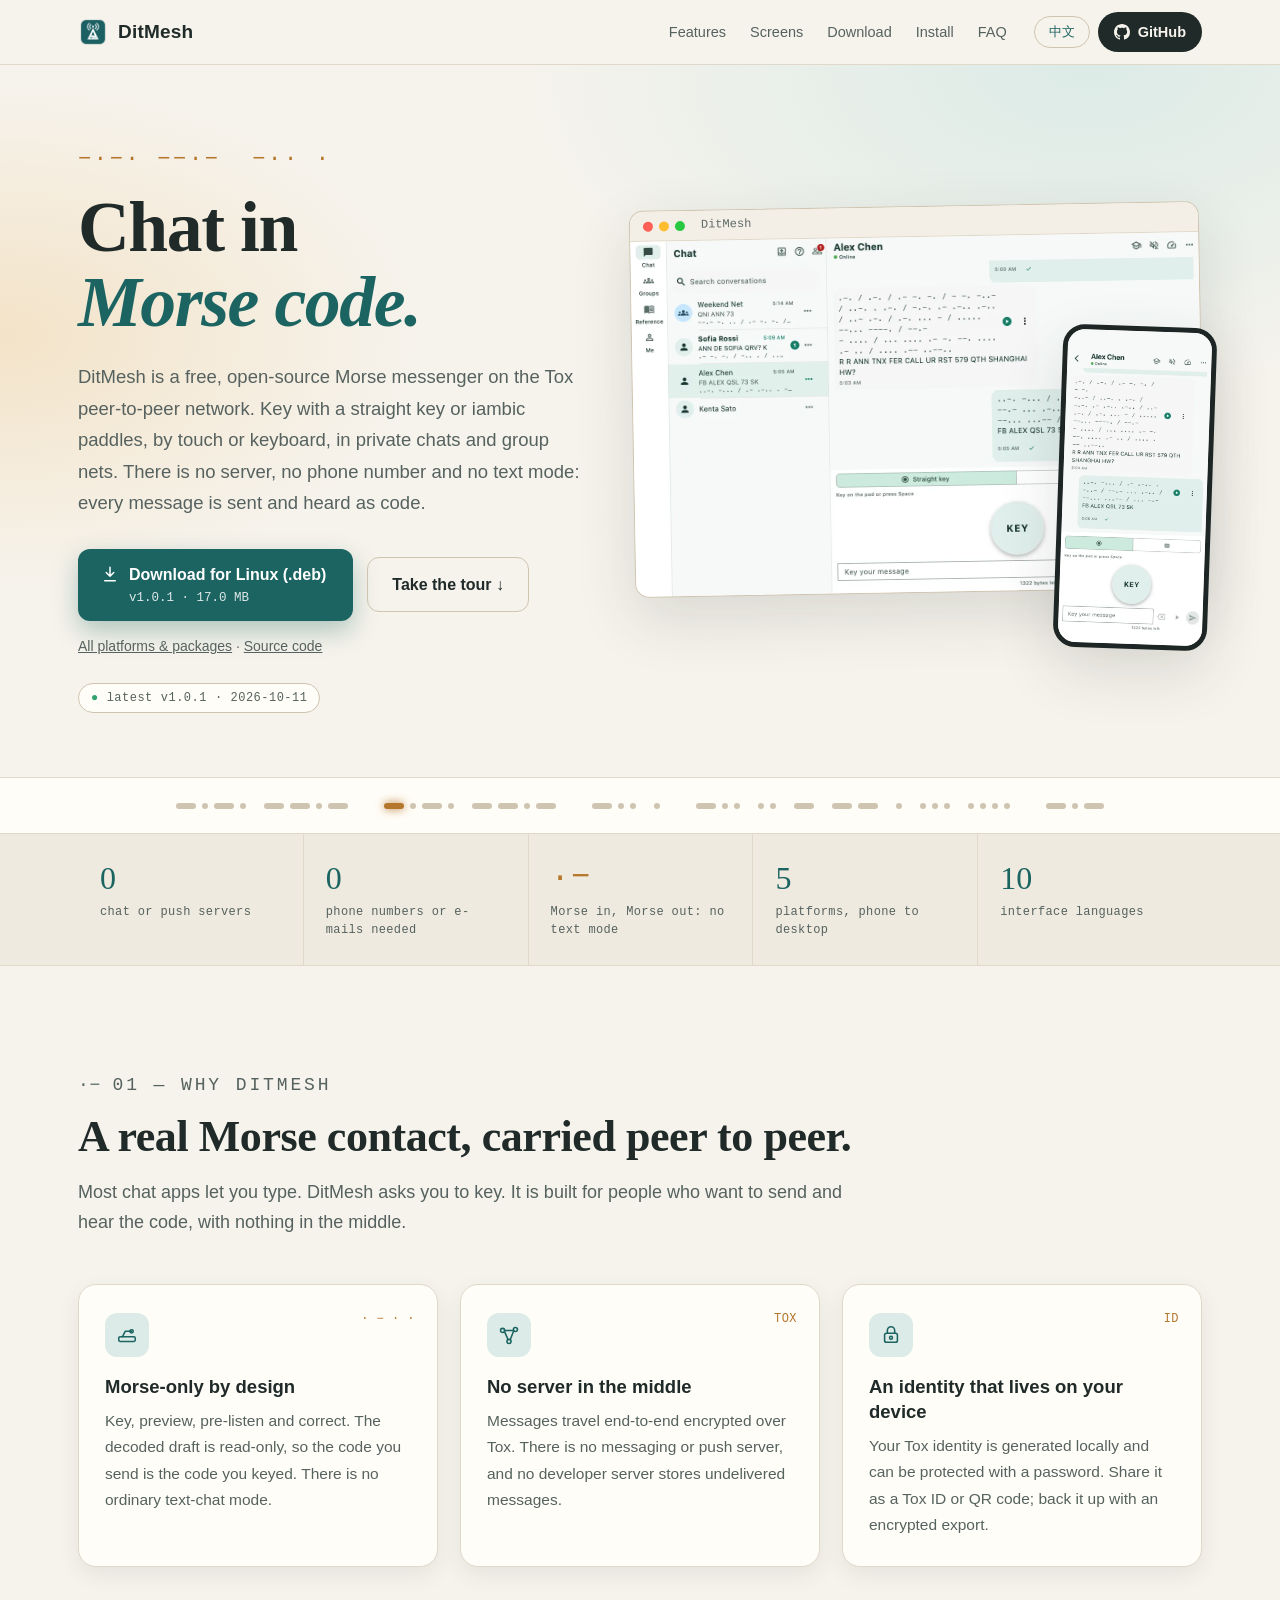
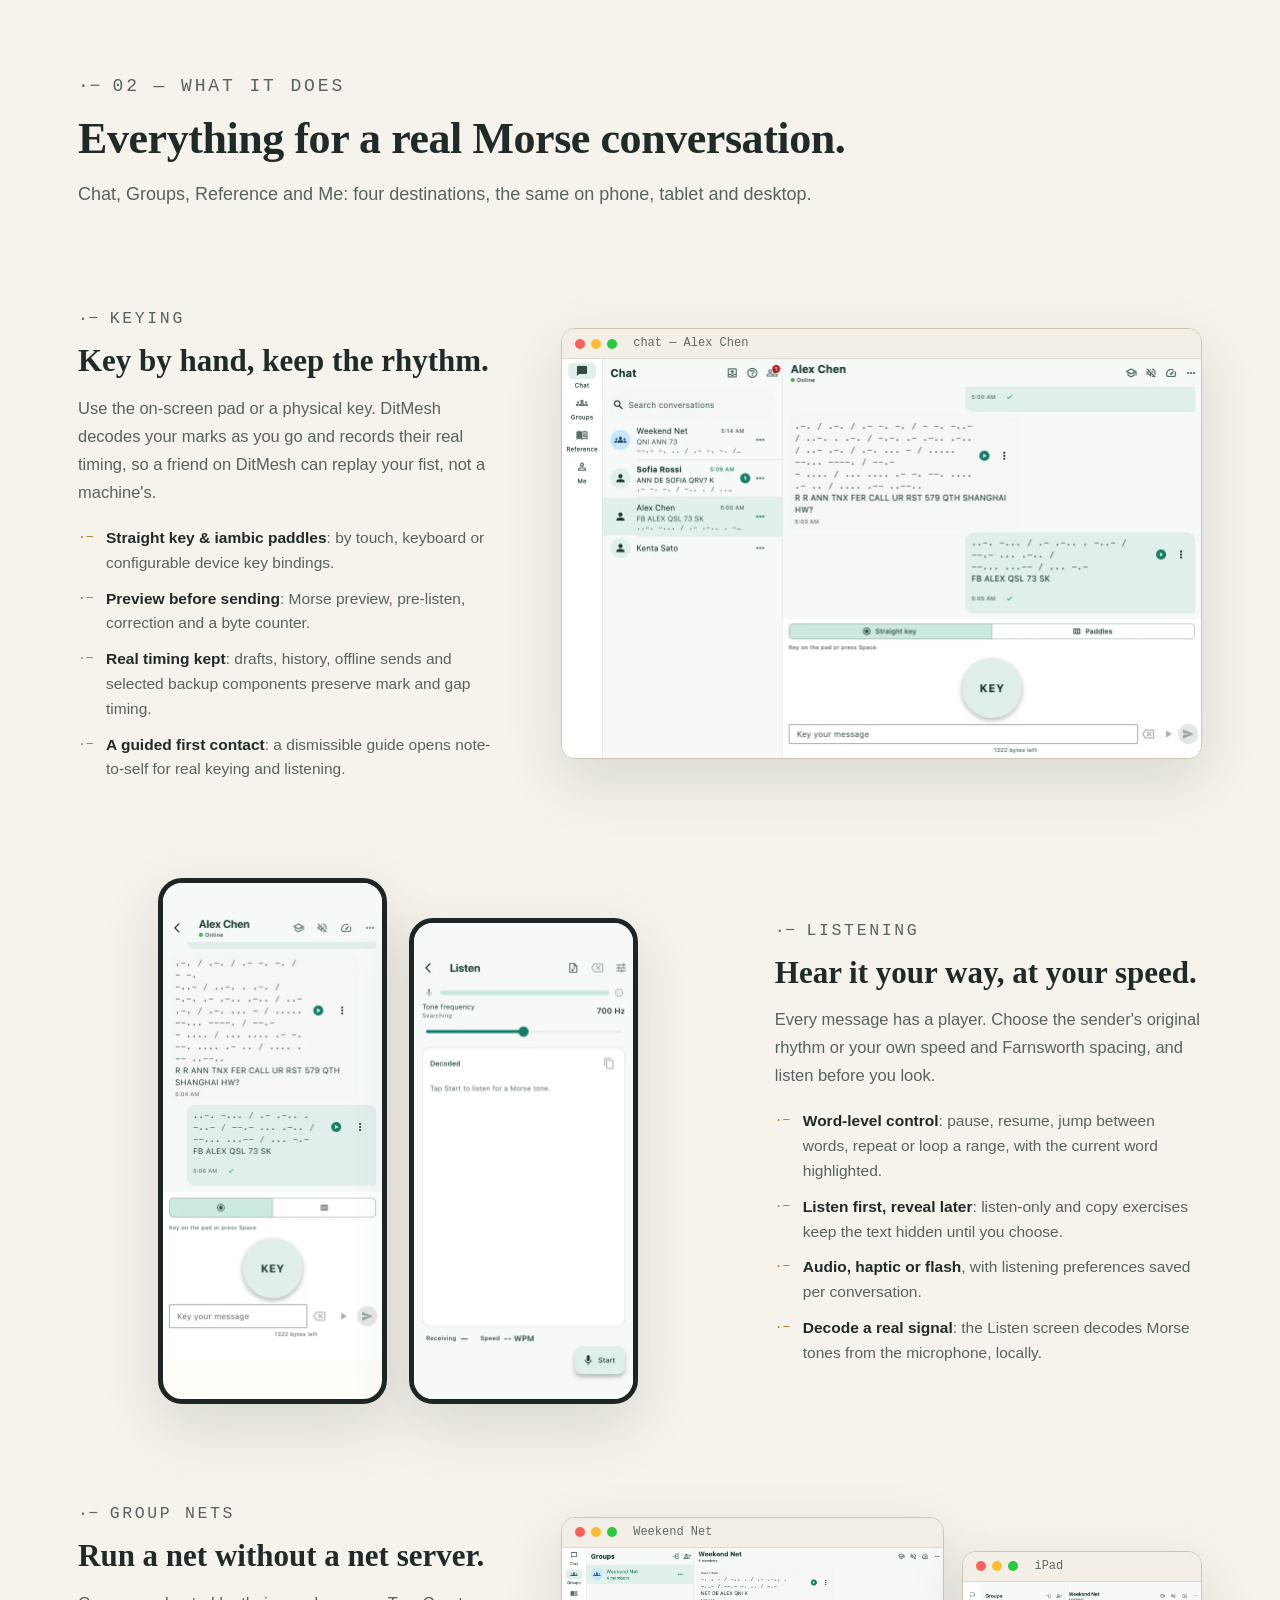
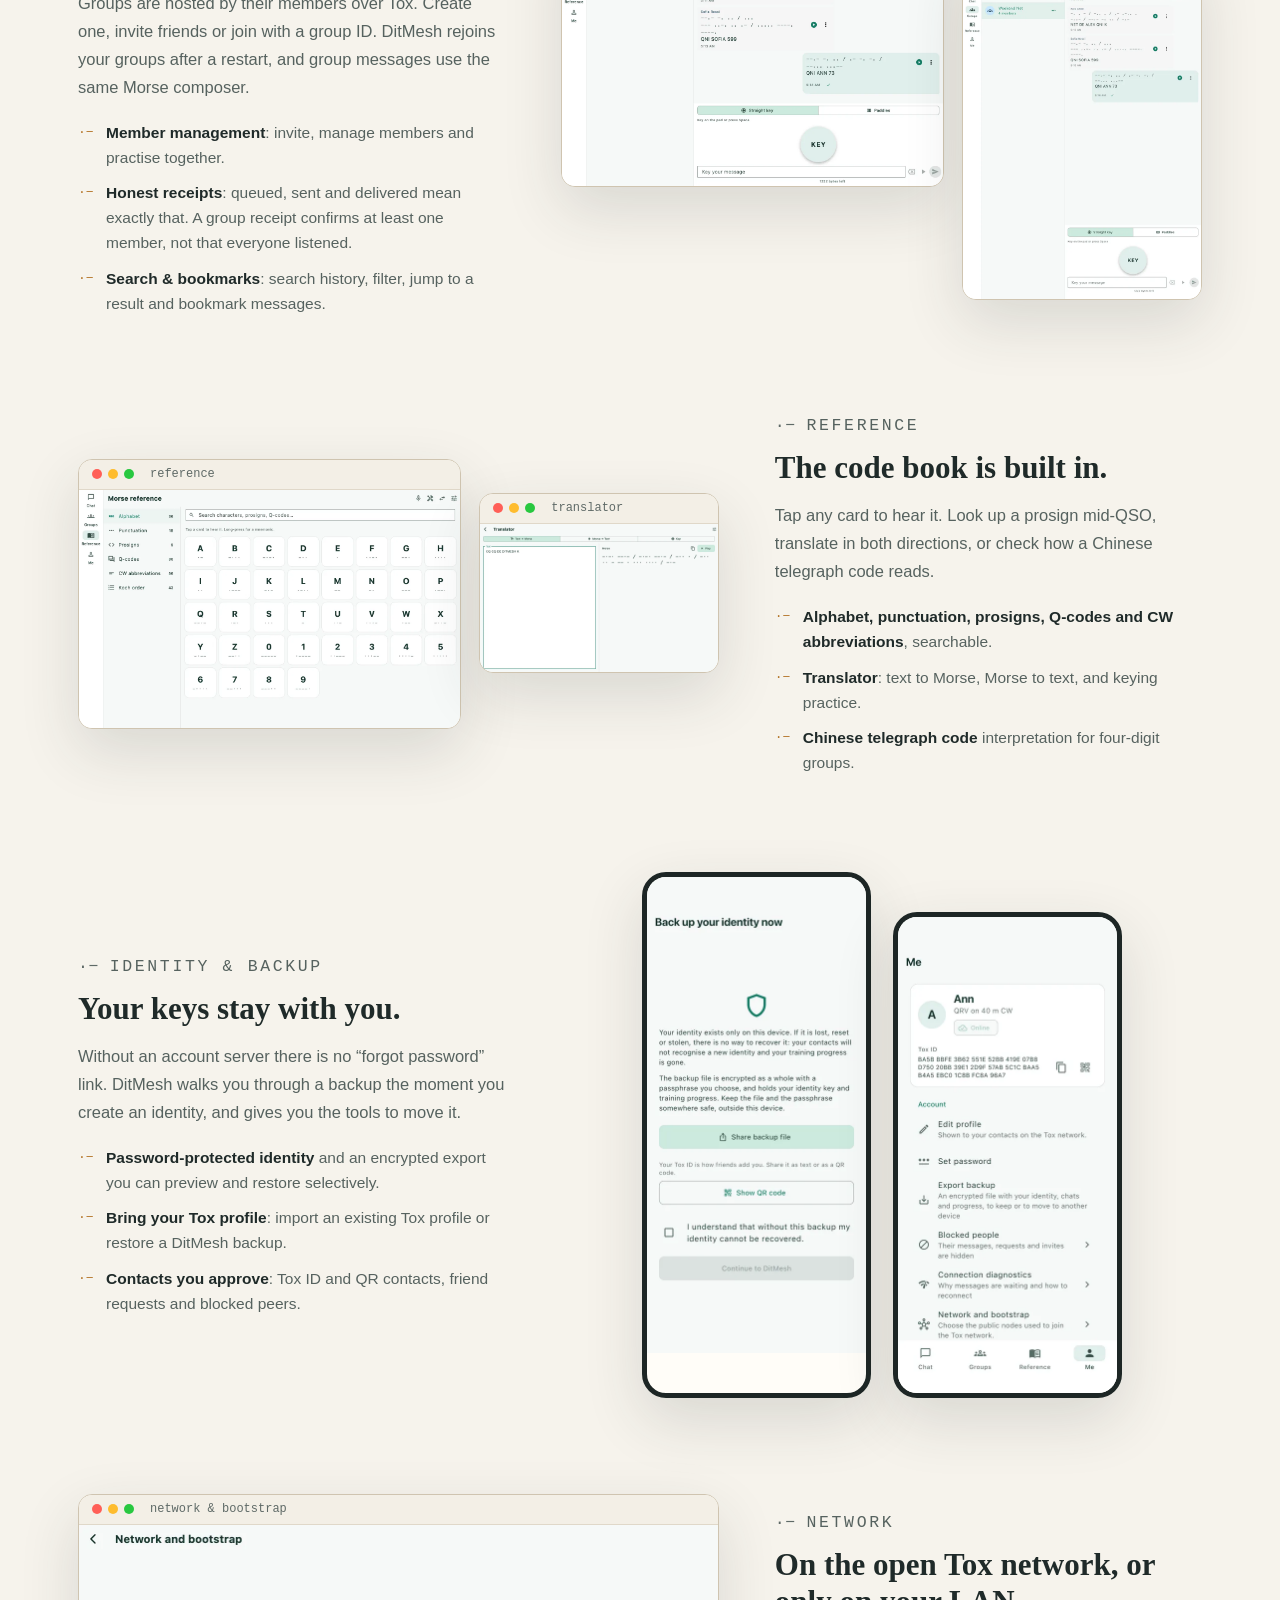
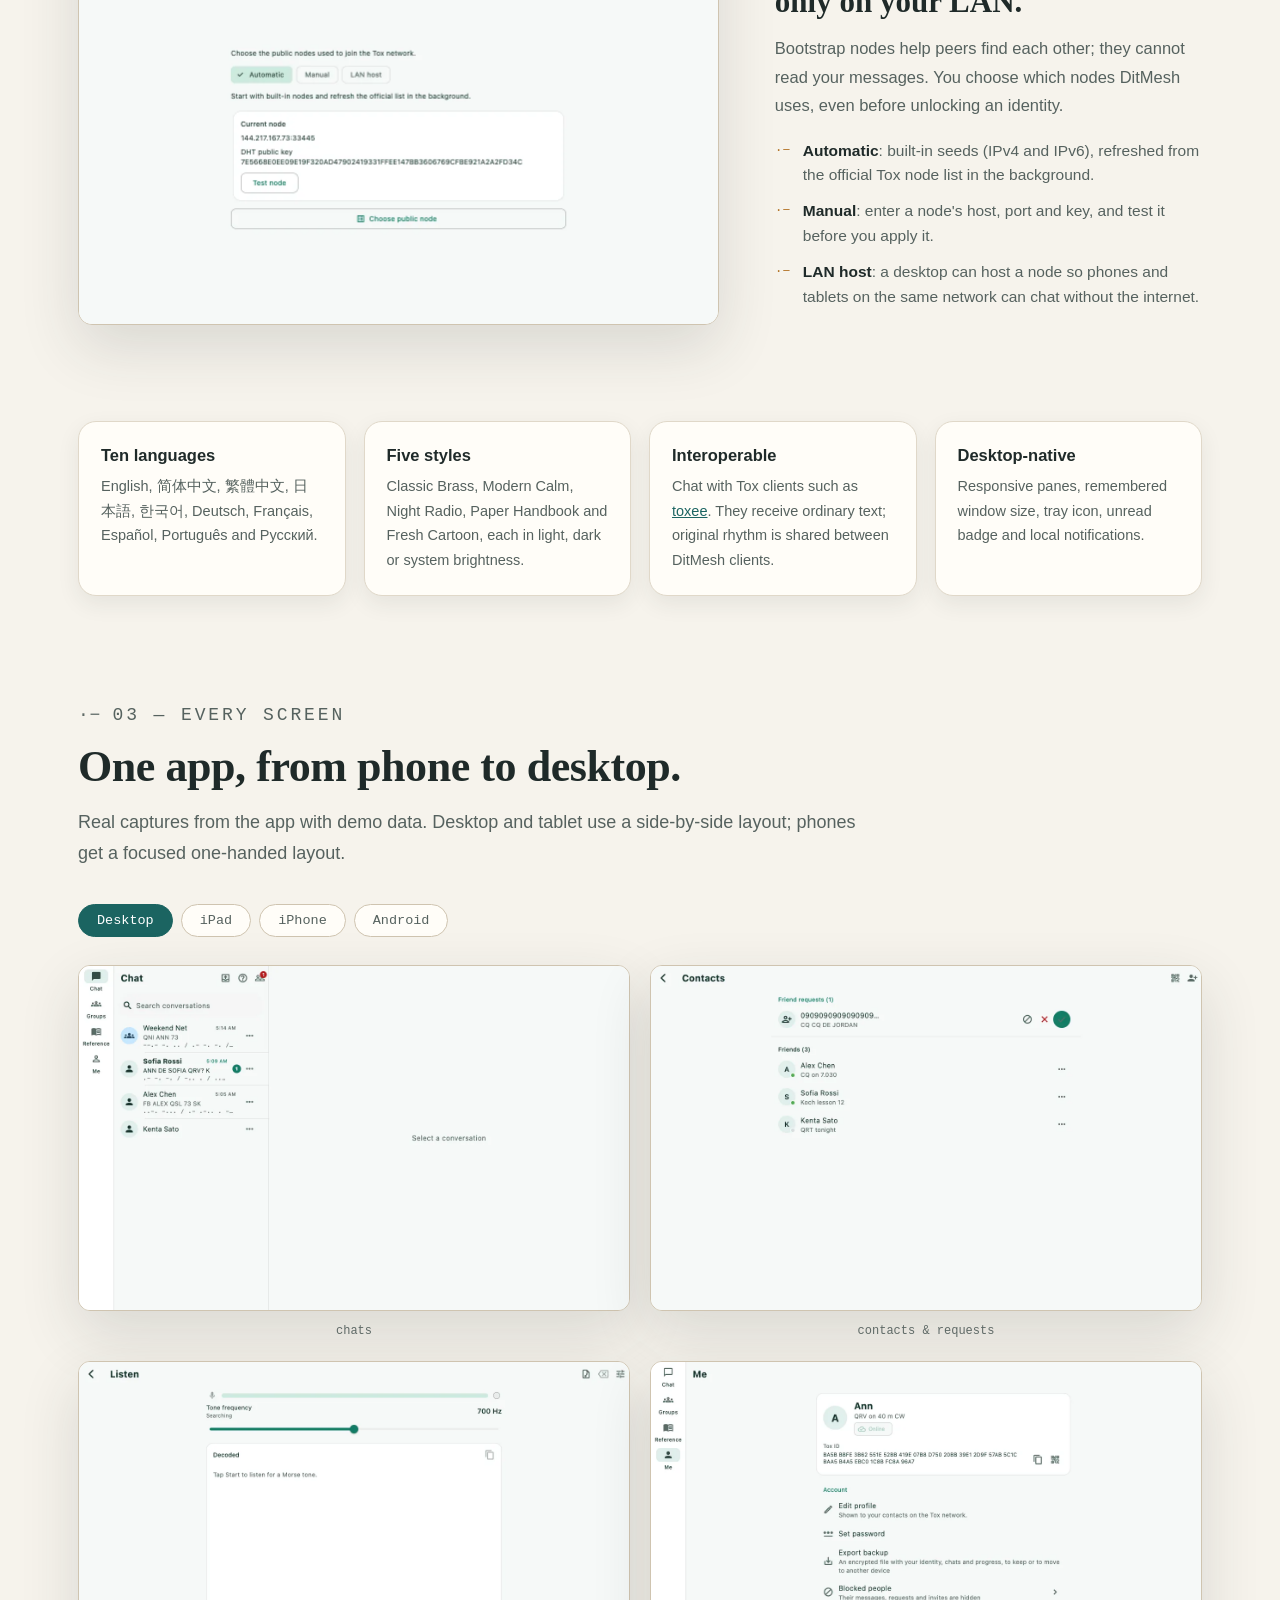
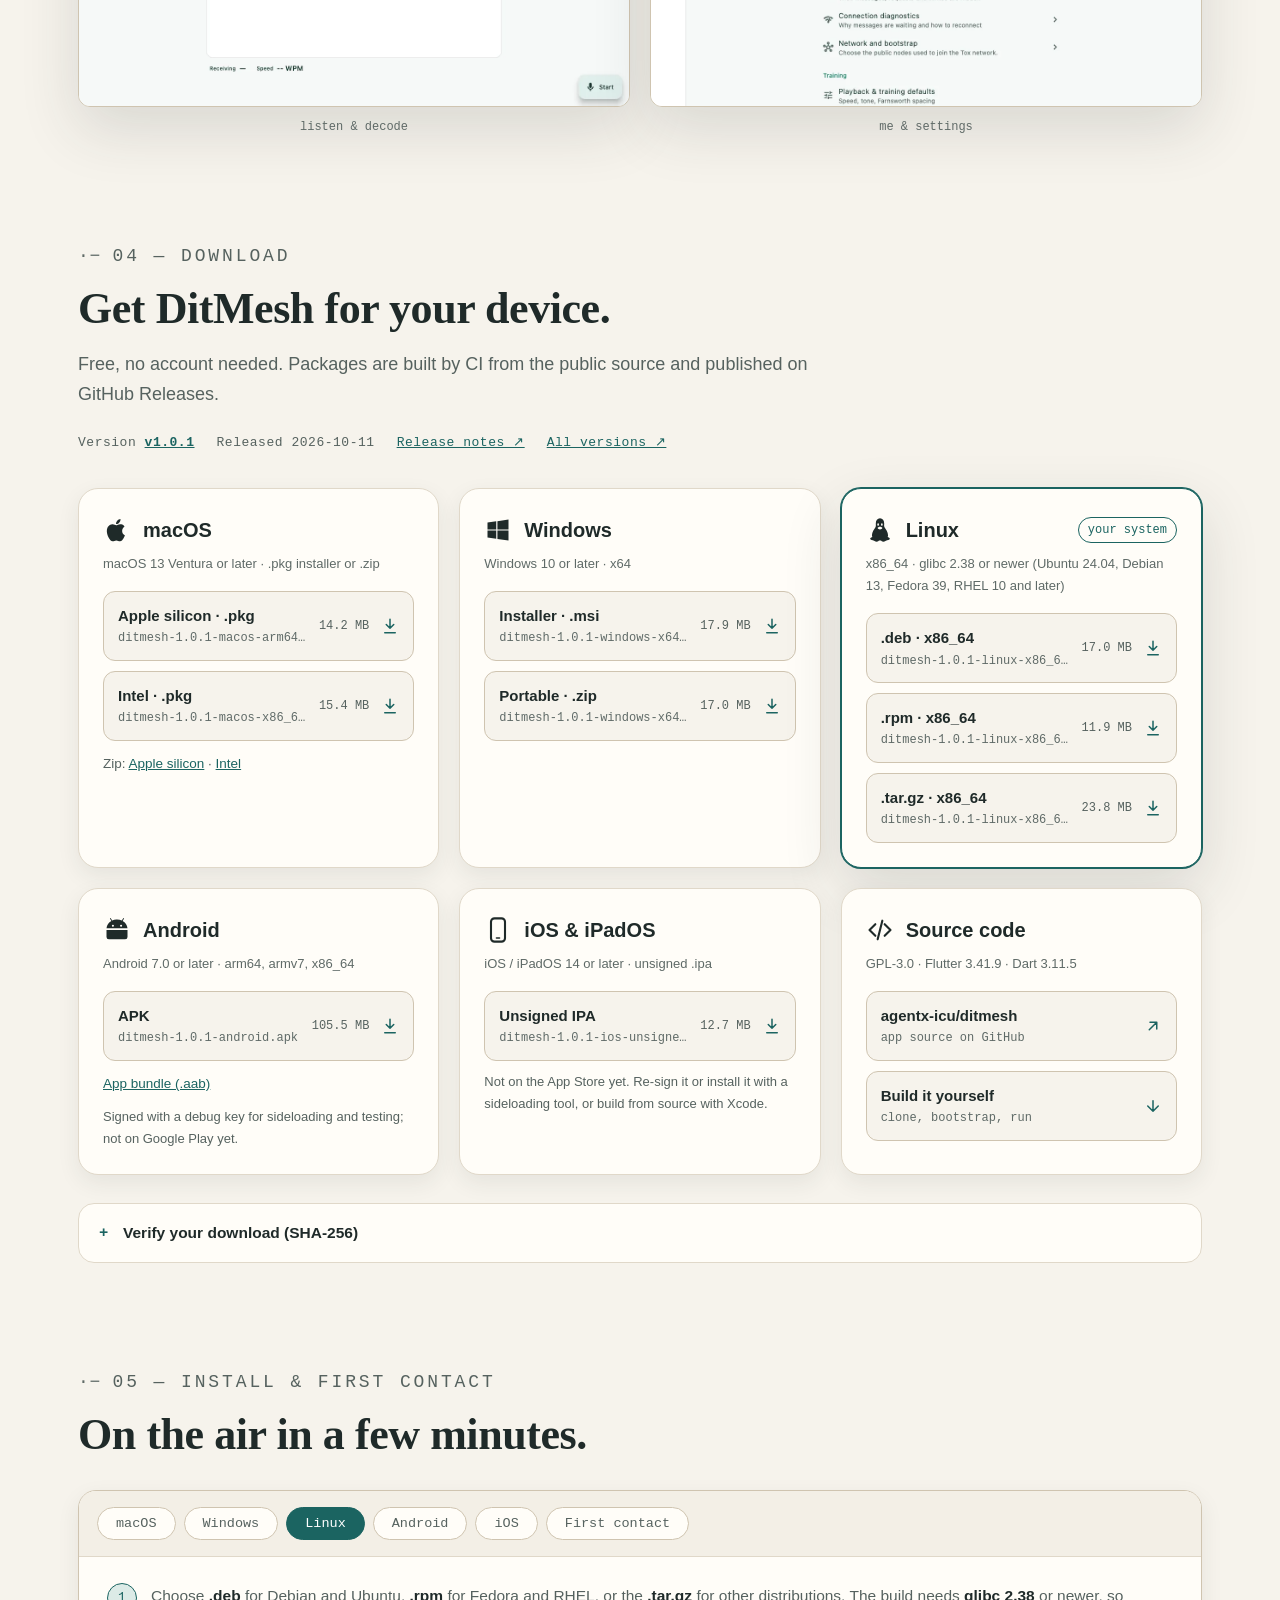
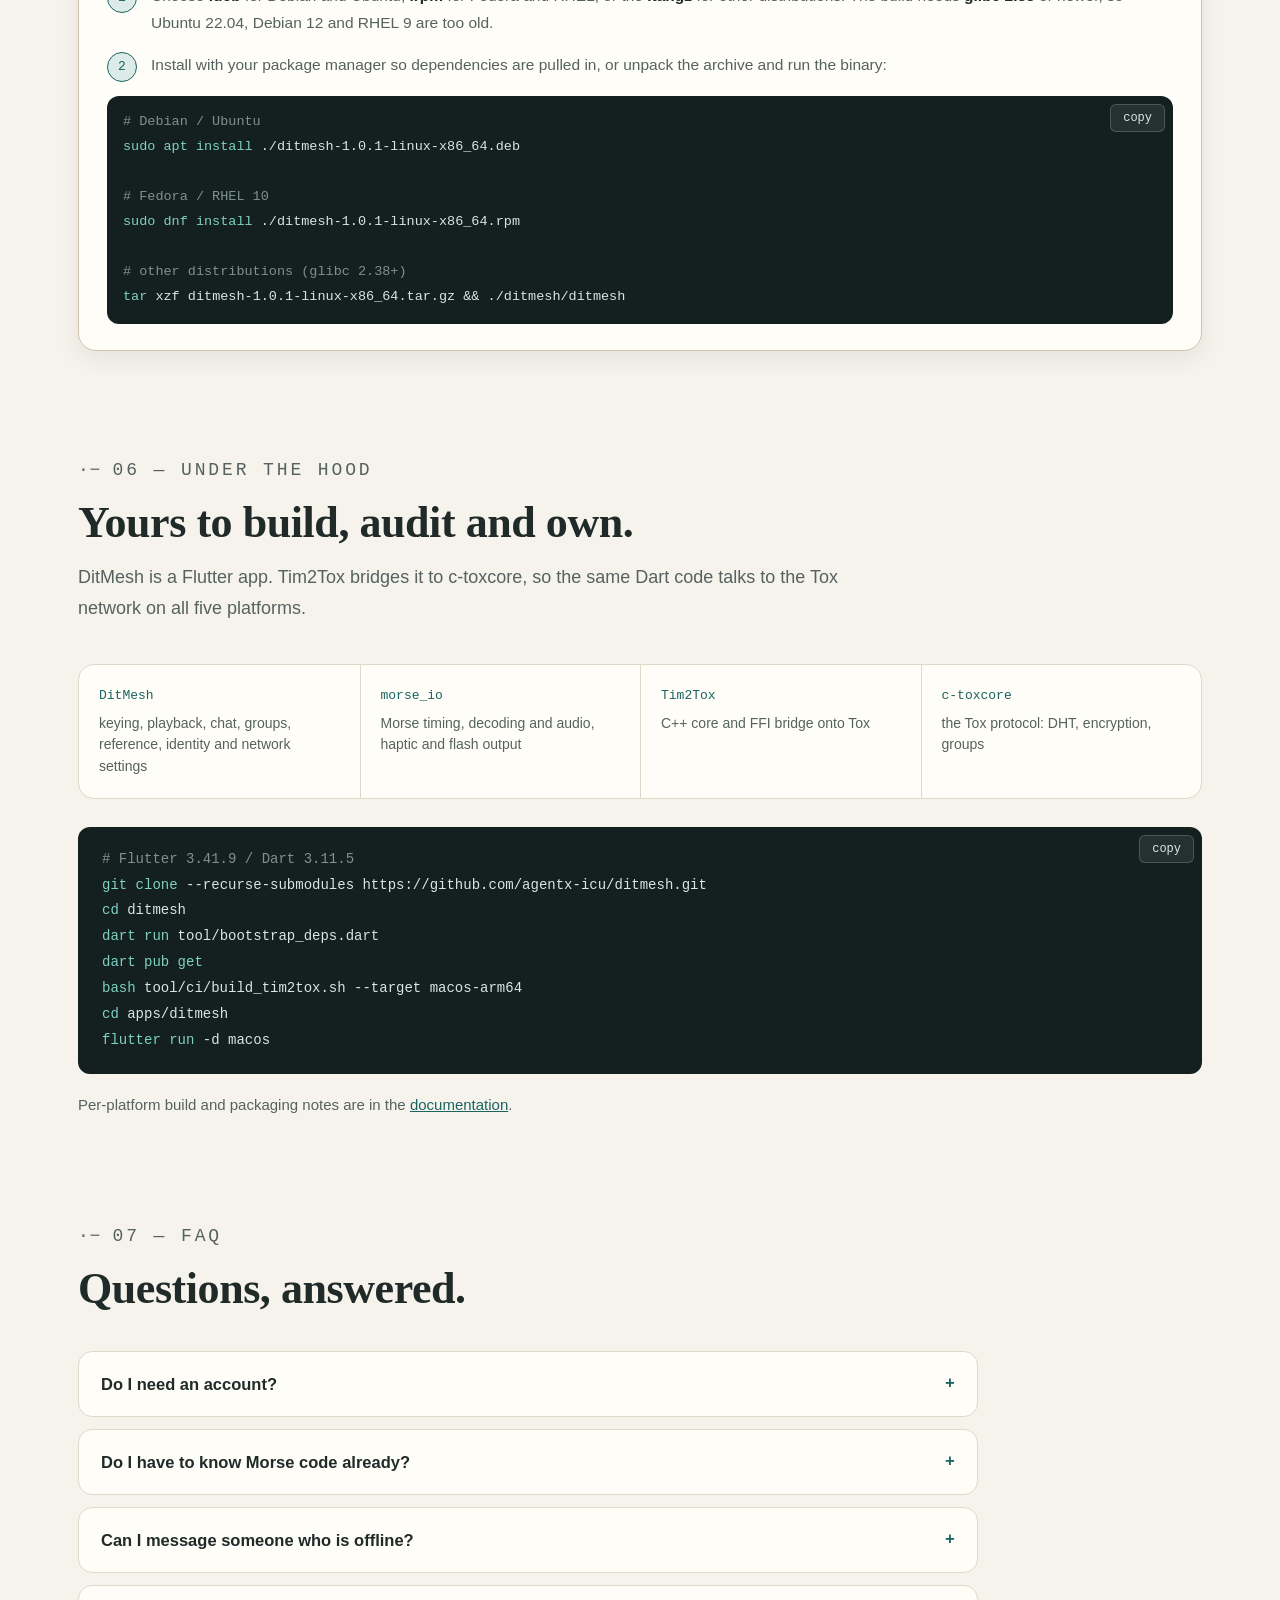
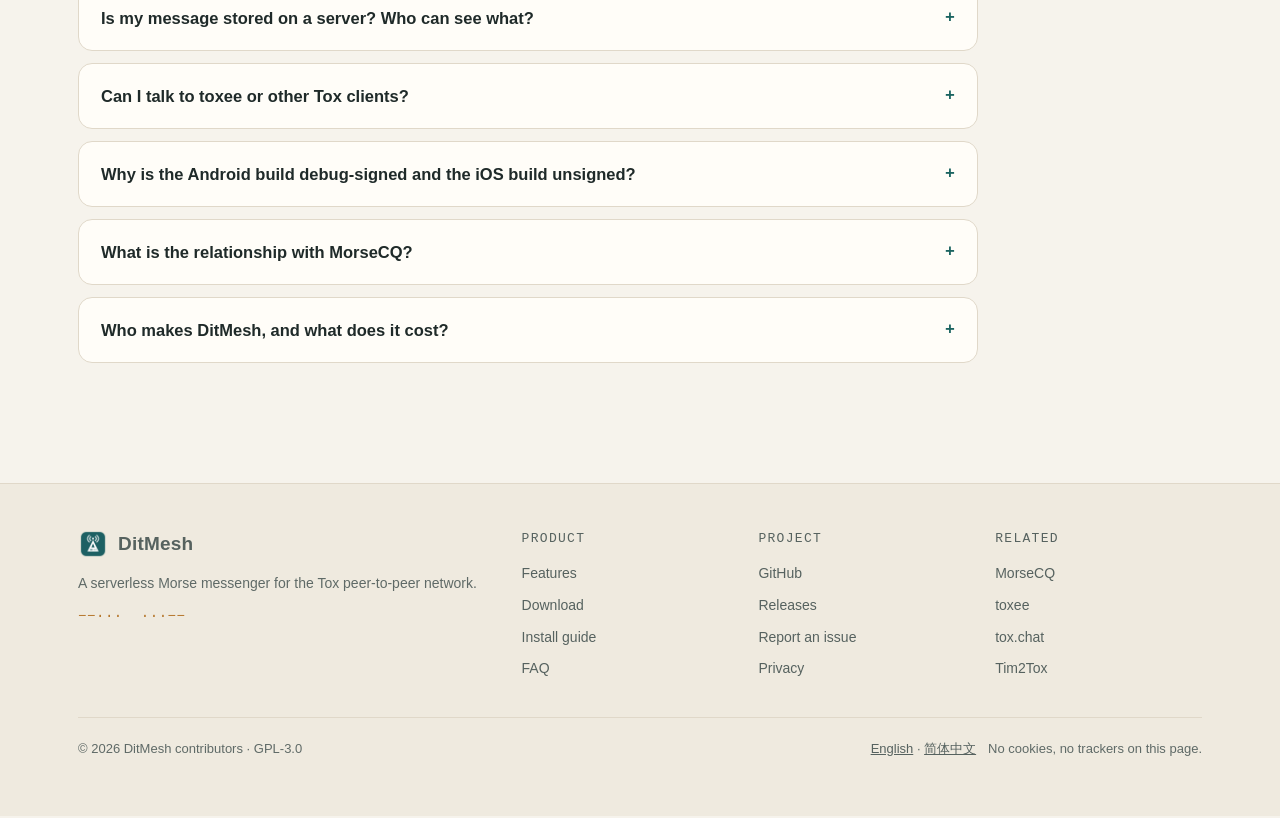
==== commit 26091744: "Adapt the site for phones and add SEO and release checks Mobile: - Below 1060px the section links fo" ====
--- a/en/index.html
+++ b/en/index.html
@@ -20,6 +20,25 @@
 <meta property="og:description" content="A serverless Morse messenger over the Tox peer-to-peer network. No phone number, no account server, no text mode.">
 <meta property="og:image" content="https://ditmesh.agentx.icu/assets/img/en/og.jpg">
 <meta name="twitter:card" content="summary_large_image">
+<script type="application/ld+json">
+{
+  "@context": "https://schema.org",
+  "@type": "SoftwareApplication",
+  "name": "DitMesh",
+  "url": "https://ditmesh.agentx.icu/en/",
+  "inLanguage": "en",
+  "description": "A free, open-source, serverless Morse messenger over the Tox peer-to-peer network. Key with a straight key or iambic paddles in private chats and group nets.",
+  "applicationCategory": "CommunicationApplication",
+  "operatingSystem": "Android, iOS, macOS, Linux, Windows",
+  "softwareVersion": "1.0.1",
+  "license": "https://www.gnu.org/licenses/gpl-3.0.html",
+  "downloadUrl": "https://ditmesh.agentx.icu/#download",
+  "image": "https://ditmesh.agentx.icu/assets/img/app_icon.png",
+  "screenshot": "https://ditmesh.agentx.icu/assets/img/en/og.jpg",
+  "offers": { "@type": "Offer", "price": "0", "priceCurrency": "USD" },
+  "author": { "@type": "Organization", "name": "agentx-icu", "url": "https://github.com/agentx-icu" }
+}
+</script>
 <script>
   // Pick the language before first paint so the page never flashes the wrong one.
   (function () {
@@ -43,7 +62,7 @@
 <header class="nav">
   <div class="wrap nav-in">
     <a class="brand" href="#top"><img src="../assets/img/app_icon.png" alt="" width="30" height="30"><span>DitMesh</span></a>
-    <nav class="nav-links" aria-label="Sections">
+    <nav class="nav-links" id="navLinks" aria-label="Sections">
       <a href="#features"><span class="en">Features</span><span class="zh">功能</span></a>
       <a href="#screens"><span class="en">Screens</span><span class="zh">界面</span></a>
       <a href="#download"><span class="en">Download</span><span class="zh">下载</span></a>
@@ -56,6 +75,9 @@
         <svg width="16" height="16" viewBox="0 0 16 16" fill="currentColor" aria-hidden="true"><path d="M8 0C3.58 0 0 3.58 0 8c0 3.54 2.29 6.53 5.47 7.59.4.07.55-.17.55-.38 0-.19-.01-.82-.01-1.49-2.01.37-2.53-.49-2.69-.94-.09-.23-.48-.94-.82-1.13-.28-.15-.68-.52-.01-.53.63-.01 1.08.58 1.23.82.72 1.21 1.87.87 2.33.66.07-.52.28-.87.51-1.07-1.78-.2-3.64-.89-3.64-3.95 0-.87.31-1.59.82-2.15-.08-.2-.36-1.02.08-2.12 0 0 .67-.21 2.2.82.64-.18 1.32-.27 2-.27s1.36.09 2 .27c1.53-1.04 2.2-.82 2.2-.82.44 1.1.16 1.92.08 2.12.51.56.82 1.27.82 2.15 0 3.07-1.87 3.75-3.65 3.95.29.25.54.73.54 1.48 0 1.07-.01 1.93-.01 2.2 0 .21.15.46.55.38A8.01 8.01 0 0 0 16 8c0-4.42-3.58-8-8-8z"/></svg>
         <span>GitHub</span>
       </a>
+      <button class="menu-btn" id="menuBtn" type="button" aria-controls="navLinks" aria-expanded="false" data-aria-en="Menu" data-aria-zh="菜单" aria-label="Menu" hidden>
+        <svg width="20" height="20" viewBox="0 0 20 20" aria-hidden="true"><path d="M3 5.5h14M3 10h14M3 14.5h14" stroke="currentColor" stroke-width="1.8" stroke-linecap="round" fill="none"/></svg>
+      </button>
     </div>
   </div>
 </header>
--- a/assets/style.css
+++ b/assets/style.css
@@ -101,6 +101,10 @@
   font-weight:600;font-size:14.5px;border-radius:999px;padding:8px 16px;text-decoration:none;
 }
 .gh:hover{color:var(--bg);box-shadow:var(--shadow-sm)}
+.menu-btn{
+  display:none;place-items:center;width:40px;height:40px;padding:0;cursor:pointer;
+  color:var(--text);background:var(--surface);border:1px solid var(--line-strong);border-radius:10px;
+}
 
 /* buttons */
 .btn{
@@ -184,7 +188,7 @@
 .frame .bar i:nth-child(1){background:#ff5f57}
 .frame .bar i:nth-child(2){background:#febc2e}
 .frame .bar i:nth-child(3){background:#28c840}
-.frame .bar b{margin-left:10px;font-family:var(--mono);font-weight:400;font-size:11.5px;color:var(--text-faint);white-space:nowrap;overflow:hidden;text-overflow:ellipsis}
+.frame .bar b{margin-left:10px;font-family:var(--mono);font-weight:400;font-size:12px;color:var(--text-faint);white-space:nowrap;overflow:hidden;text-overflow:ellipsis}
 .frame img{display:block;width:100%;height:auto}
 .phone-f{border-radius:24px;border:5px solid var(--bezel)}
 
@@ -217,6 +221,26 @@
 .gallery.ipad{grid-template-columns:repeat(3,1fr)}
 .gallery.phone{grid-template-columns:repeat(5,1fr)}
 .gallery figure{margin:0}
+.gallery img,.duo img,.phone-duo img{cursor:zoom-in}
+
+/* screenshot viewer (built by main.js) */
+.lightbox{border:0;padding:0;margin:0;width:100vw;height:100dvh;max-width:none;max-height:none;background:transparent;color:#fff}
+.lightbox::backdrop{background:rgba(6,12,12,.88)}
+.lightbox figure{margin:0;width:100%;height:100%;display:flex;flex-direction:column;align-items:center;justify-content:center;gap:12px;padding:56px 16px 24px;box-sizing:border-box}
+.lightbox img{max-width:100%;max-height:calc(100dvh - 120px);object-fit:contain;border-radius:12px;box-shadow:0 20px 60px rgba(0,0,0,.5)}
+.lightbox figcaption{font-size:15px;color:rgba(255,255,255,.8);text-align:center}
+.lb-btn{
+  position:absolute;width:44px;height:44px;display:grid;place-items:center;cursor:pointer;
+  font:400 26px/1 var(--sans);color:#fff;background:rgba(255,255,255,.1);
+  border:1px solid rgba(255,255,255,.22);border-radius:999px;
+}
+.lb-btn:hover{background:rgba(255,255,255,.2)}
+.lb-close{top:10px;right:12px}
+.lb-prev,.lb-next{top:50%;transform:translateY(-50%)}
+.lb-prev{left:12px}
+.lb-next{right:12px}
+.lightbox.single .lb-prev,.lightbox.single .lb-next{display:none}
+@media (max-width:600px){.lb-prev,.lb-next{top:auto;bottom:16px;transform:none}.lightbox figure{padding-bottom:72px}.lightbox img{max-height:calc(100dvh - 170px)}}
 .gallery figcaption{font-family:var(--mono);font-size:12px;color:var(--text-faint);text-align:center;margin-top:10px}
 .gallery .frame{border-radius:12px}
 .gallery.phone .frame{border-radius:20px;border:4px solid var(--bezel)}
@@ -230,7 +254,7 @@
 .os-h svg{width:28px;height:28px;fill:var(--text);flex:none}
 .os-h svg.stroke{fill:none;stroke:var(--text);stroke-width:1.8;stroke-linecap:round;stroke-linejoin:round}
 .os-h h3{font-size:20px;font-weight:650}
-.os-h .yours{margin-left:auto;font-family:var(--mono);font-size:11px;color:var(--teal);border:1px solid var(--teal);border-radius:999px;padding:2px 9px;display:none;white-space:nowrap}
+.os-h .yours{margin-left:auto;font-family:var(--mono);font-size:12px;color:var(--teal);border:1px solid var(--teal);border-radius:999px;padding:2px 9px;display:none;white-space:nowrap}
 .os.hl .yours{display:inline-block}
 .os .req{font-size:13px;color:var(--text-faint);margin:6px 0 16px}
 .pkgs{display:grid;grid-template-columns:minmax(0,1fr);gap:10px}
@@ -241,7 +265,7 @@
 .pkg:hover{border-color:var(--teal);background:var(--teal-soft);color:var(--text)}
 .pkg .pi{flex:1;min-width:0}
 .pkg .pn{font-weight:650;font-size:15px;display:block}
-.pkg .pf{font-family:var(--mono);font-size:11.5px;color:var(--text-faint);display:block;overflow:hidden;text-overflow:ellipsis;white-space:nowrap}
+.pkg .pf{font-family:var(--mono);font-size:12px;color:var(--text-faint);display:block;overflow:hidden;text-overflow:ellipsis;white-space:nowrap}
 .pkg .ps{font-family:var(--mono);font-size:12px;color:var(--text-dim);white-space:nowrap}
 .pkg svg{width:18px;height:18px;stroke:var(--teal);fill:none;stroke-width:2;stroke-linecap:round;stroke-linejoin:round;flex:none}
 .os .alts{font-size:13.5px;color:var(--text-dim);margin-top:12px}
@@ -275,8 +299,8 @@
 .term b{color:var(--term-key);font-weight:400}
 .term i{color:var(--term-dim);font-style:normal}
 .copy{
-  position:absolute;top:8px;right:8px;font-family:var(--mono);font-size:11px;color:var(--term-text);
-  background:rgba(255,255,255,.08);border:1px solid rgba(255,255,255,.18);border-radius:6px;padding:3px 9px;cursor:pointer;
+  position:absolute;top:8px;right:8px;font-family:var(--mono);font-size:12px;color:var(--term-text);
+  background:rgba(255,255,255,.08);border:1px solid rgba(255,255,255,.18);border-radius:6px;padding:6px 12px;cursor:pointer;
 }
 .copy:hover{border-color:var(--term-key)}
 .callout{margin-top:20px;border-left:3px solid var(--brass);background:var(--brass-soft);padding:12px 16px;border-radius:0 10px 10px 0;font-size:14.5px;color:var(--text-dim)}
@@ -327,6 +351,15 @@
 @media (max-width:1060px){
   .nav-links{display:none}
   .nav-act{margin-left:auto}
+  .menu-btn:not([hidden]){display:inline-grid}
+  .lang-toggle{min-height:40px}
+  /* Opened by the menu button: the section links drop down under the bar. */
+  .nav.open .nav-links{
+    display:flex;flex-direction:column;gap:2px;margin:0;
+    position:absolute;left:0;right:0;top:100%;padding:8px 16px 16px;
+    background:var(--bg);border-bottom:1px solid var(--line);box-shadow:var(--shadow);
+  }
+  .nav.open .nav-links a{font-size:16px;padding:12px}
   .hero-grid{grid-template-columns:1fr;gap:44px}
   .hero-shot{max-width:760px}
   .stats-in{grid-template-columns:repeat(3,1fr)}
@@ -346,6 +379,7 @@
   body{font-size:16px}
   .wrap{padding:0 16px}
   .gh span{display:none}
+  .gh{padding:0;width:40px;height:40px;justify-content:center}
   .hero{padding-top:44px}
   .cta{display:grid;grid-template-columns:1fr}
   .cta .btn{width:100%}
@@ -362,7 +396,7 @@
   .grid4{margin-top:72px}
   .gallery.phone{grid-template-columns:1fr 1fr}
   .duo{grid-template-columns:1fr}
-  .duo > :nth-child(2){margin-top:0;max-width:70%;justify-self:center}
+  .duo > :nth-child(2){margin-top:0;width:70%;justify-self:center}
   .phone-duo{gap:14px}
   .feat-copy h3{font-size:26px}
   .panel{padding:20px 16px}
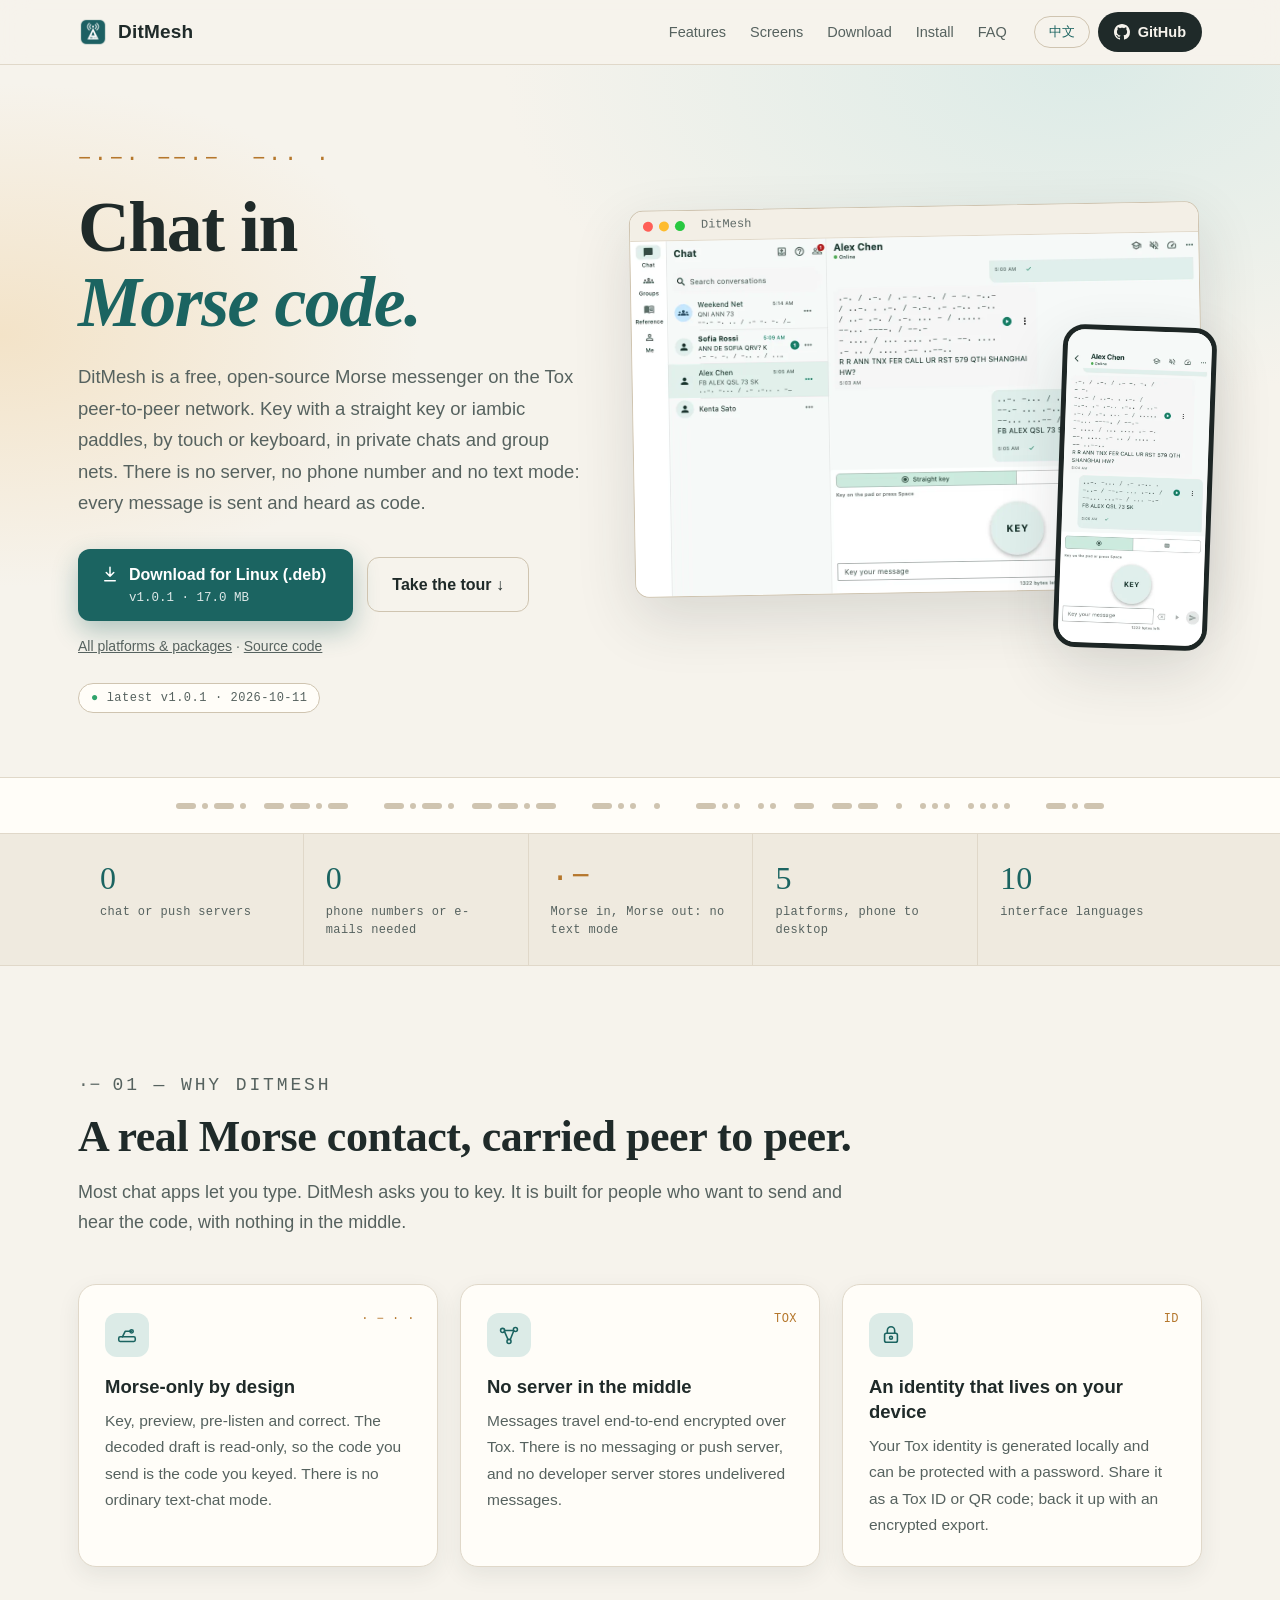
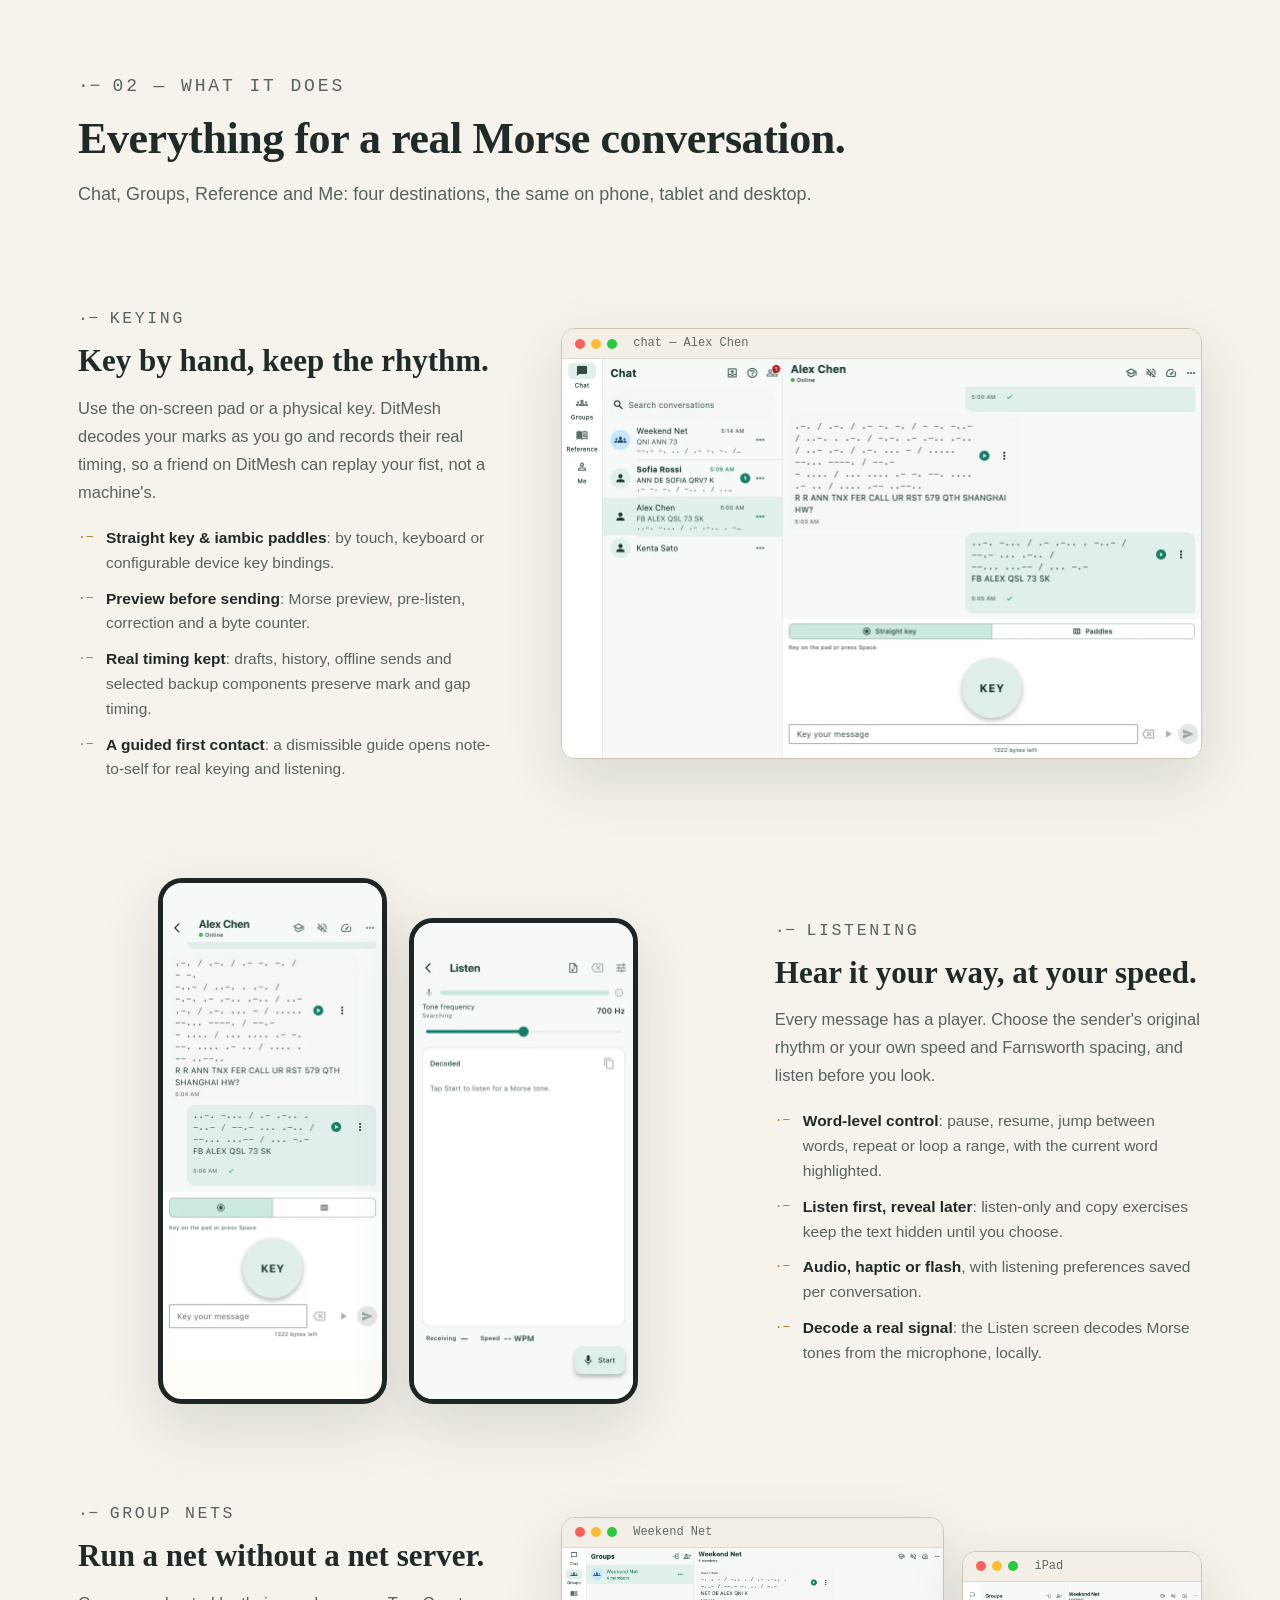
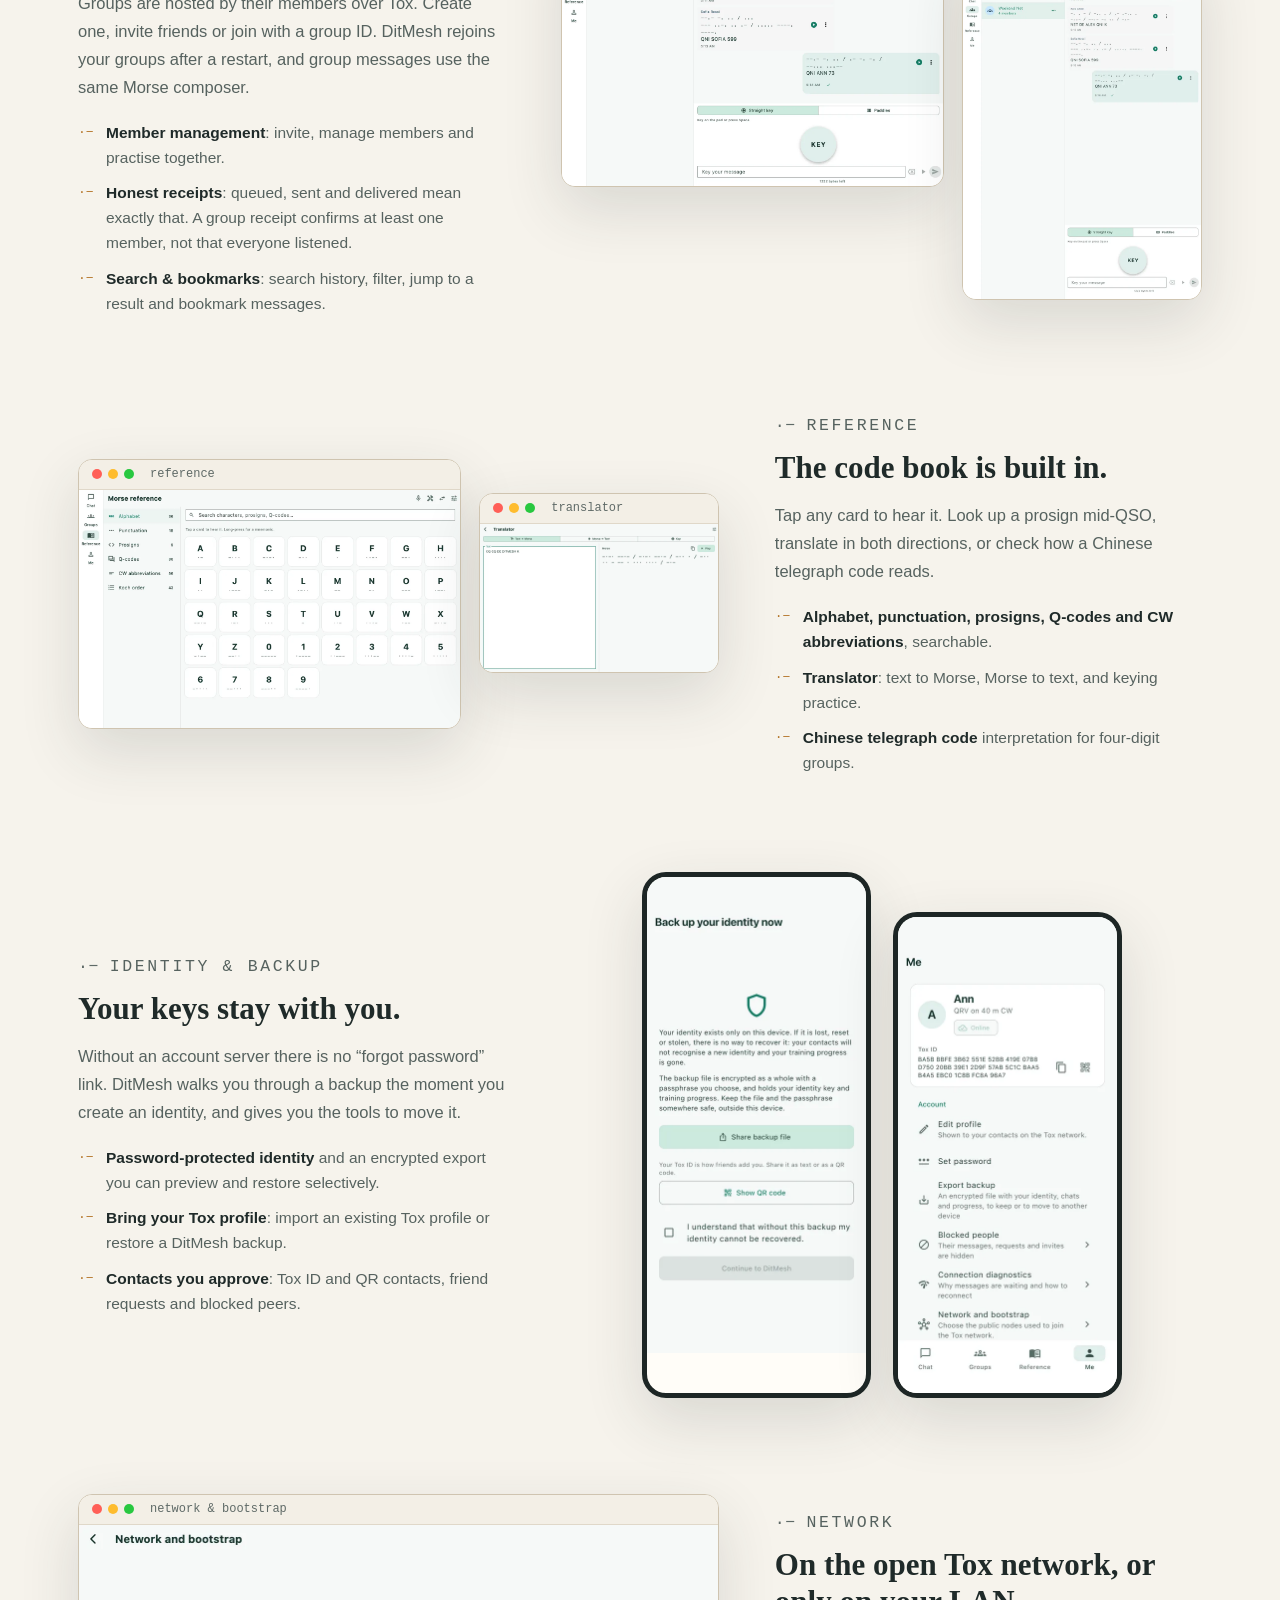
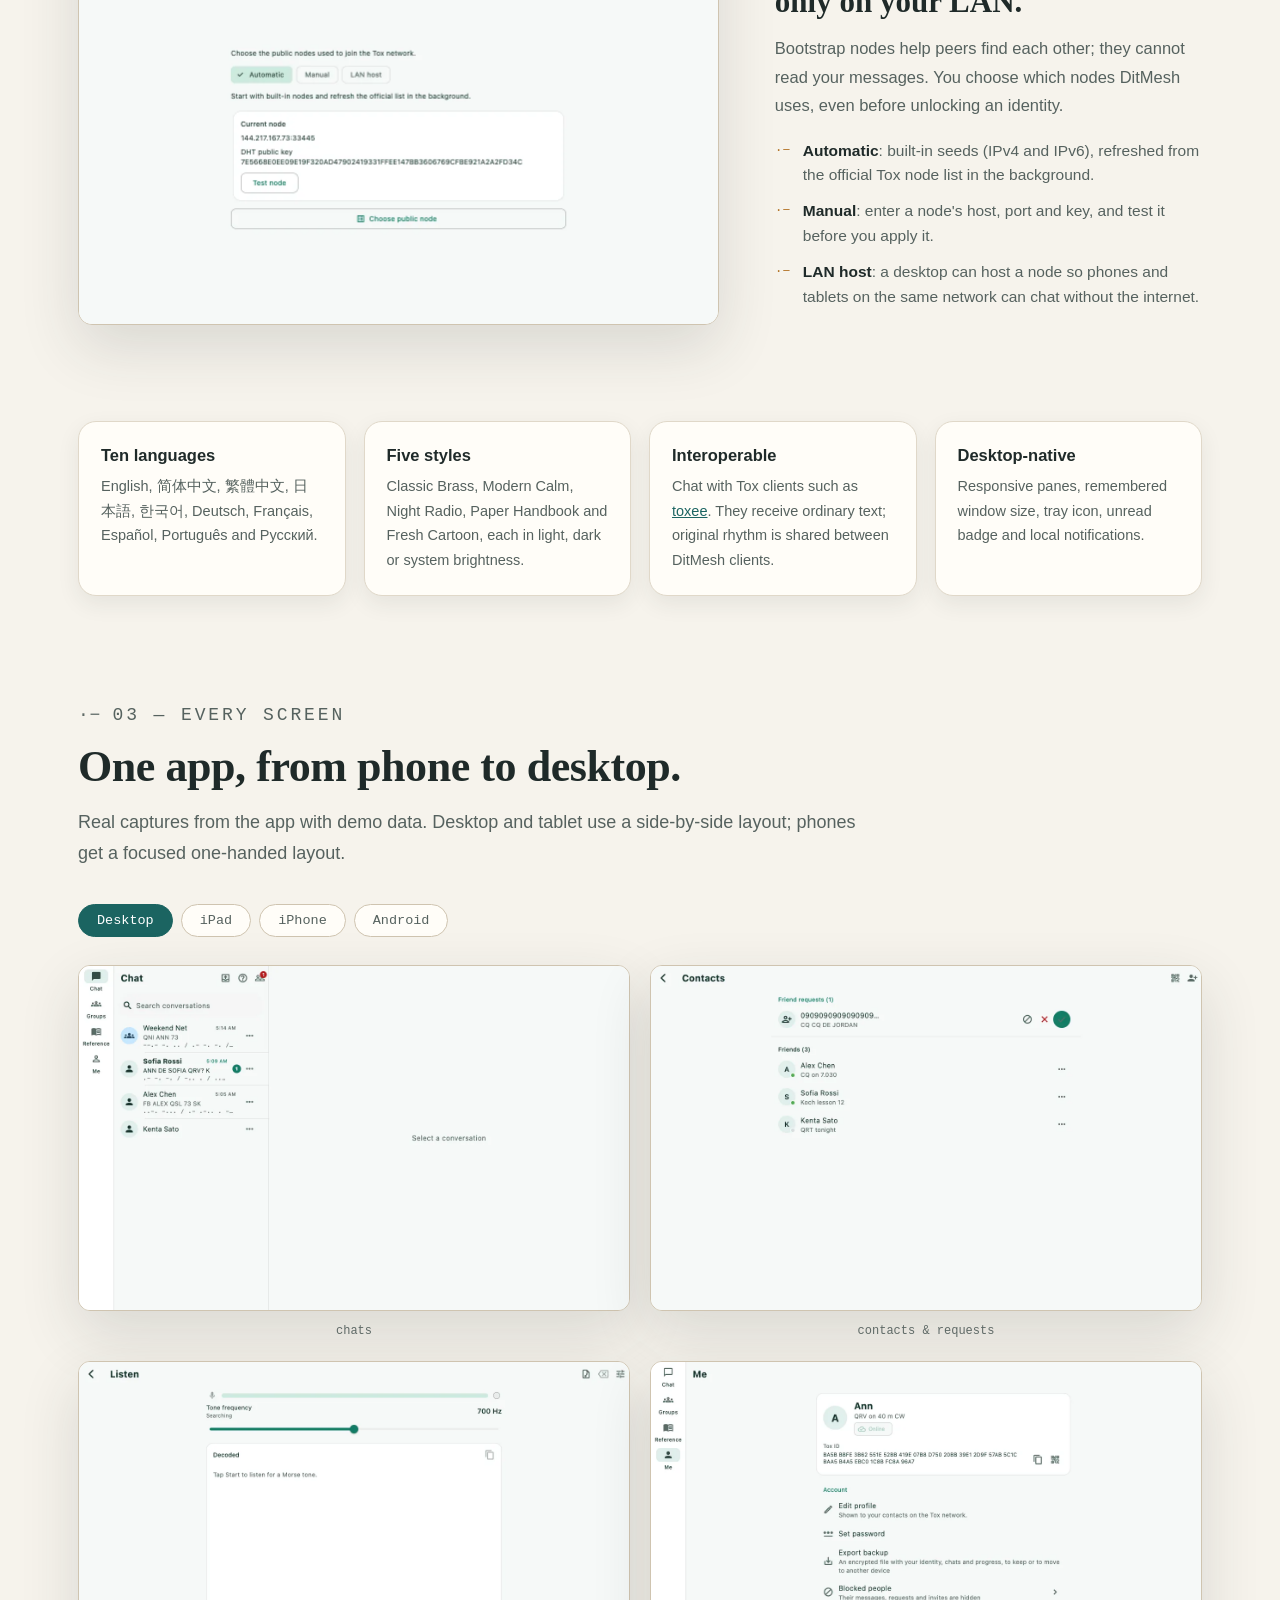
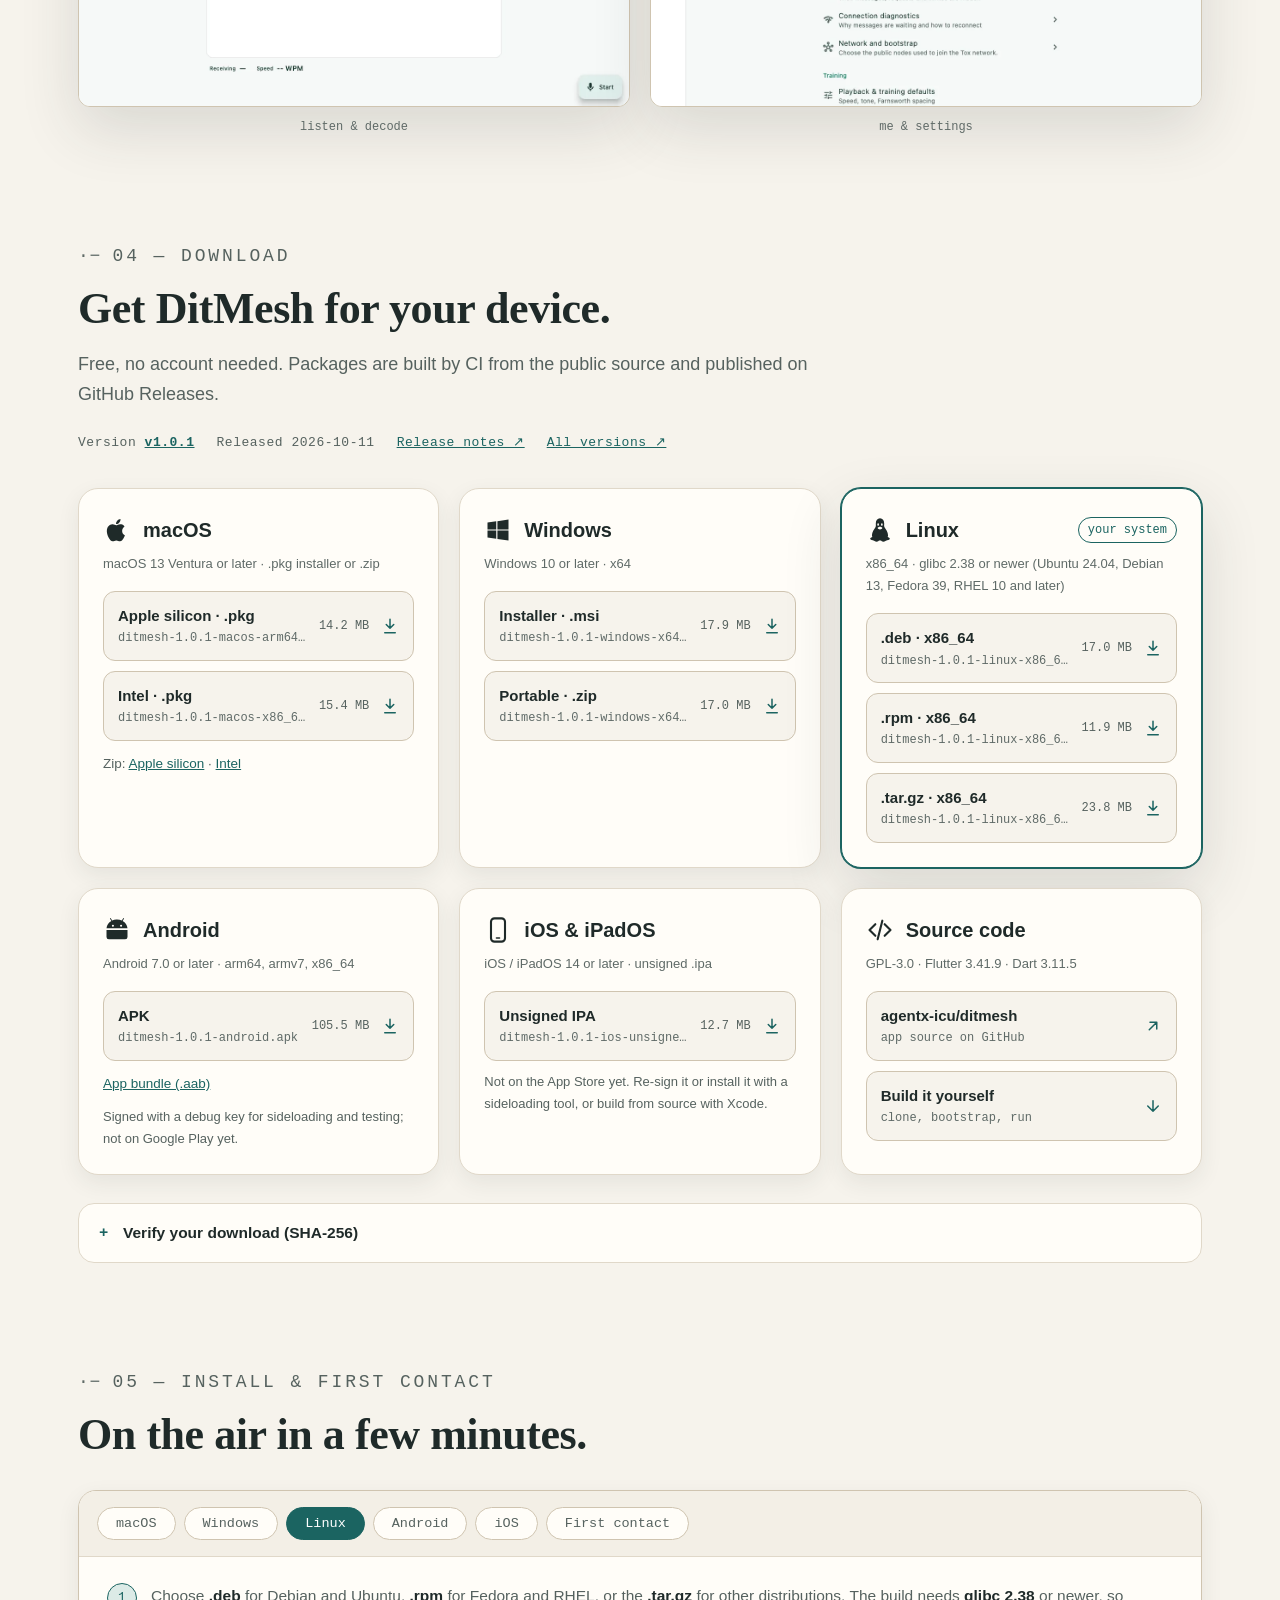
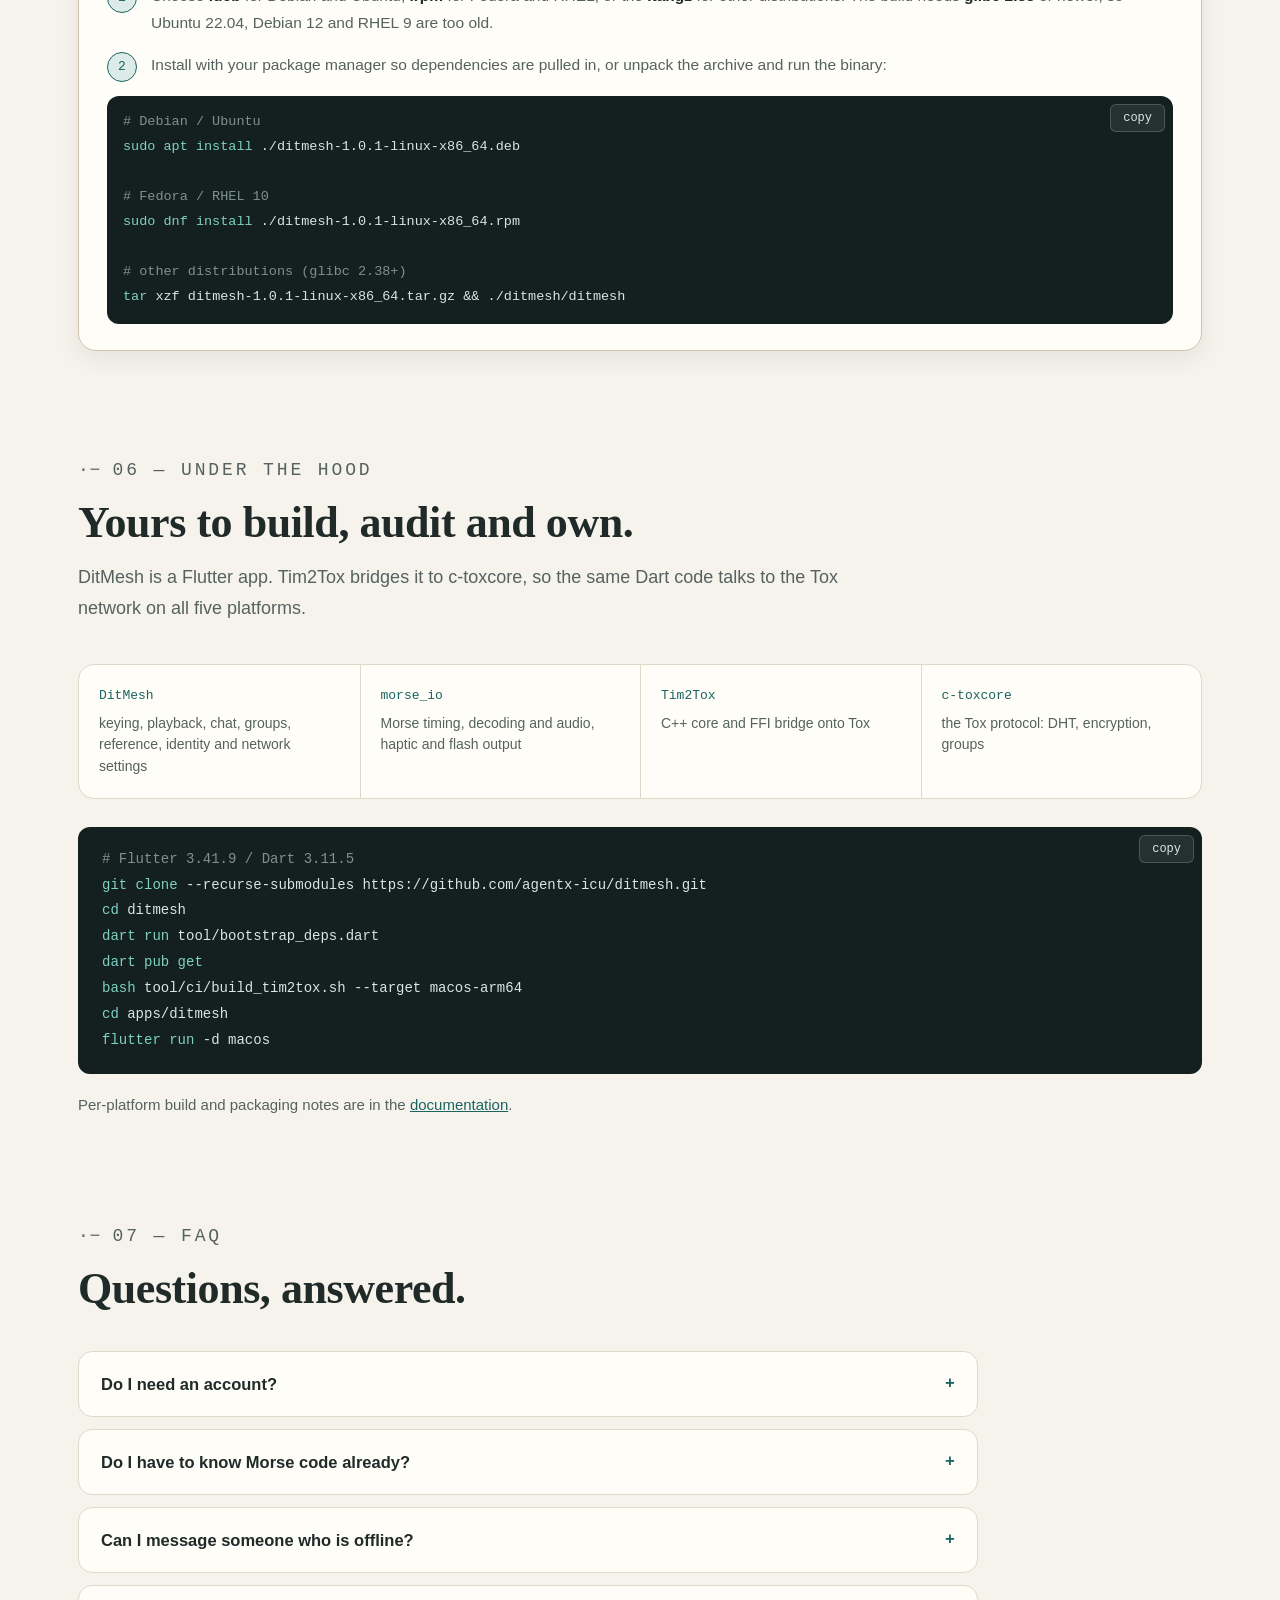
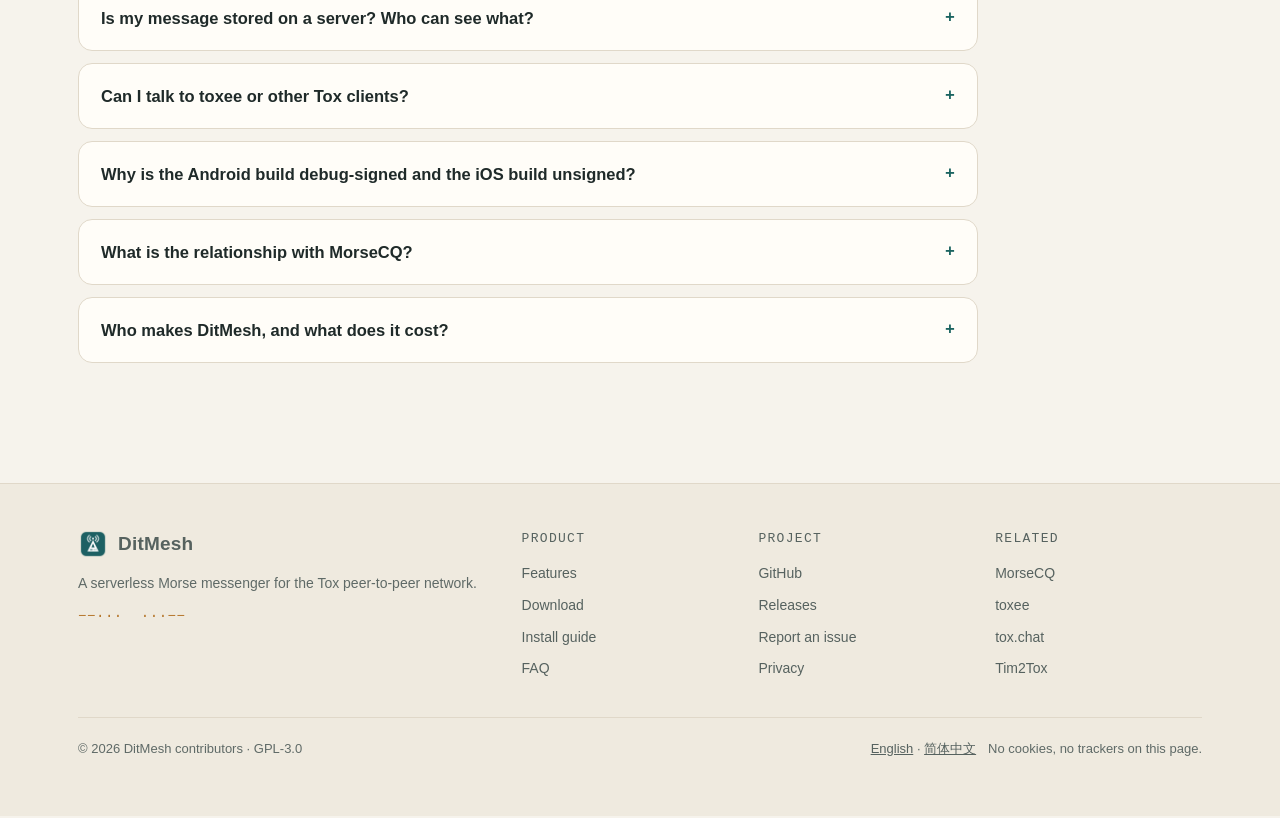
==== commit 0a82ca87: "Add site checks, name the gallery buttons, size the share image Polish pass over the site; no releas" ====
--- a/en/index.html
+++ b/en/index.html
@@ -19,6 +19,8 @@
 <meta property="og:title" content="DitMesh — Chat in Morse code">
 <meta property="og:description" content="A serverless Morse messenger over the Tox peer-to-peer network. No phone number, no account server, no text mode.">
 <meta property="og:image" content="https://ditmesh.agentx.icu/assets/img/en/og.jpg">
+<meta property="og:image:width" content="1200">
+<meta property="og:image:height" content="630">
 <meta name="twitter:card" content="summary_large_image">
 <script type="application/ld+json">
 {
@@ -106,7 +108,7 @@
     <div class="hero-shot">
       <div class="frame desk">
         <div class="bar" aria-hidden="true"><i></i><i></i><i></i><b>DitMesh</b></div>
-        <img data-shot="desktop/conversation.webp" src="../assets/img/en/desktop/conversation.webp" width="1280" height="800"
+        <img data-shot="desktop/conversation.webp" src="../assets/img/en/desktop/conversation.webp" width="1280" height="800" fetchpriority="high"
              data-alt-en="DitMesh on macOS: a Morse conversation with decoded text under each message and the straight-key pad"
              data-alt-zh="DitMesh macOS 版：每条消息下方显示译文的摩尔斯对话，以及直键拍发区"
              alt="DitMesh on macOS: a Morse conversation with decoded text under each message and the straight-key pad">
@@ -141,19 +143,19 @@
     <div class="grid3">
       <div class="card">
         <span class="tag mono">· − · ·</span>
-        <div class="ic"><svg viewBox="0 0 24 24"><rect x="3" y="14" width="18" height="5" rx="1.5"/><path d="M7 14l3-6h7"/><circle cx="17" cy="8" r="1.8"/></svg></div>
+        <div class="ic"><svg viewBox="0 0 24 24" aria-hidden="true"><rect x="3" y="14" width="18" height="5" rx="1.5"/><path d="M7 14l3-6h7"/><circle cx="17" cy="8" r="1.8"/></svg></div>
         <h3><span class="en">Morse-only by design</span><span class="zh">只用电码，是设计初衷</span></h3>
         <p><span class="en">Key, preview, pre-listen and correct. The decoded draft is read-only, so the code you send is the code you keyed. There is no ordinary text-chat mode.</span><span class="zh">拍发、预览、试听、纠错。解码后的草稿只读，你发出去的就是你拍下的电码。不提供普通文字聊天模式。</span></p>
       </div>
       <div class="card">
         <span class="tag mono">TOX</span>
-        <div class="ic"><svg viewBox="0 0 24 24"><circle cx="5" cy="7" r="2.2"/><circle cx="19" cy="6" r="2.2"/><circle cx="12" cy="19" r="2.2"/><path d="M7 8l4 9M17.2 7.4L13.4 17M7.2 7h9.6"/></svg></div>
+        <div class="ic"><svg viewBox="0 0 24 24" aria-hidden="true"><circle cx="5" cy="7" r="2.2"/><circle cx="19" cy="6" r="2.2"/><circle cx="12" cy="19" r="2.2"/><path d="M7 8l4 9M17.2 7.4L13.4 17M7.2 7h9.6"/></svg></div>
         <h3><span class="en">No server in the middle</span><span class="zh">中间没有服务器</span></h3>
         <p><span class="en">Messages travel end-to-end encrypted over Tox. There is no messaging or push server, and no developer server stores undelivered messages.</span><span class="zh">消息经 Tox 端到端加密传输。没有聊天或推送服务器，也没有开发者服务器替你保存未送达的消息。</span></p>
       </div>
       <div class="card">
         <span class="tag mono">ID</span>
-        <div class="ic"><svg viewBox="0 0 24 24"><rect x="5" y="10" width="14" height="10" rx="2"/><path d="M8 10V7a4 4 0 0 1 8 0v3"/><circle cx="12" cy="15" r="1.6"/></svg></div>
+        <div class="ic"><svg viewBox="0 0 24 24" aria-hidden="true"><rect x="5" y="10" width="14" height="10" rx="2"/><path d="M8 10V7a4 4 0 0 1 8 0v3"/><circle cx="12" cy="15" r="1.6"/></svg></div>
         <h3><span class="en">An identity that lives on your device</span><span class="zh">身份只在你的设备上</span></h3>
         <p><span class="en">Your Tox identity is generated locally and can be protected with a password. Share it as a Tox ID or QR code; back it up with an encrypted export.</span><span class="zh">Tox 身份在本地生成，可用密码保护。以 Tox ID 或二维码分享，用加密导出做备份。</span></p>
       </div>
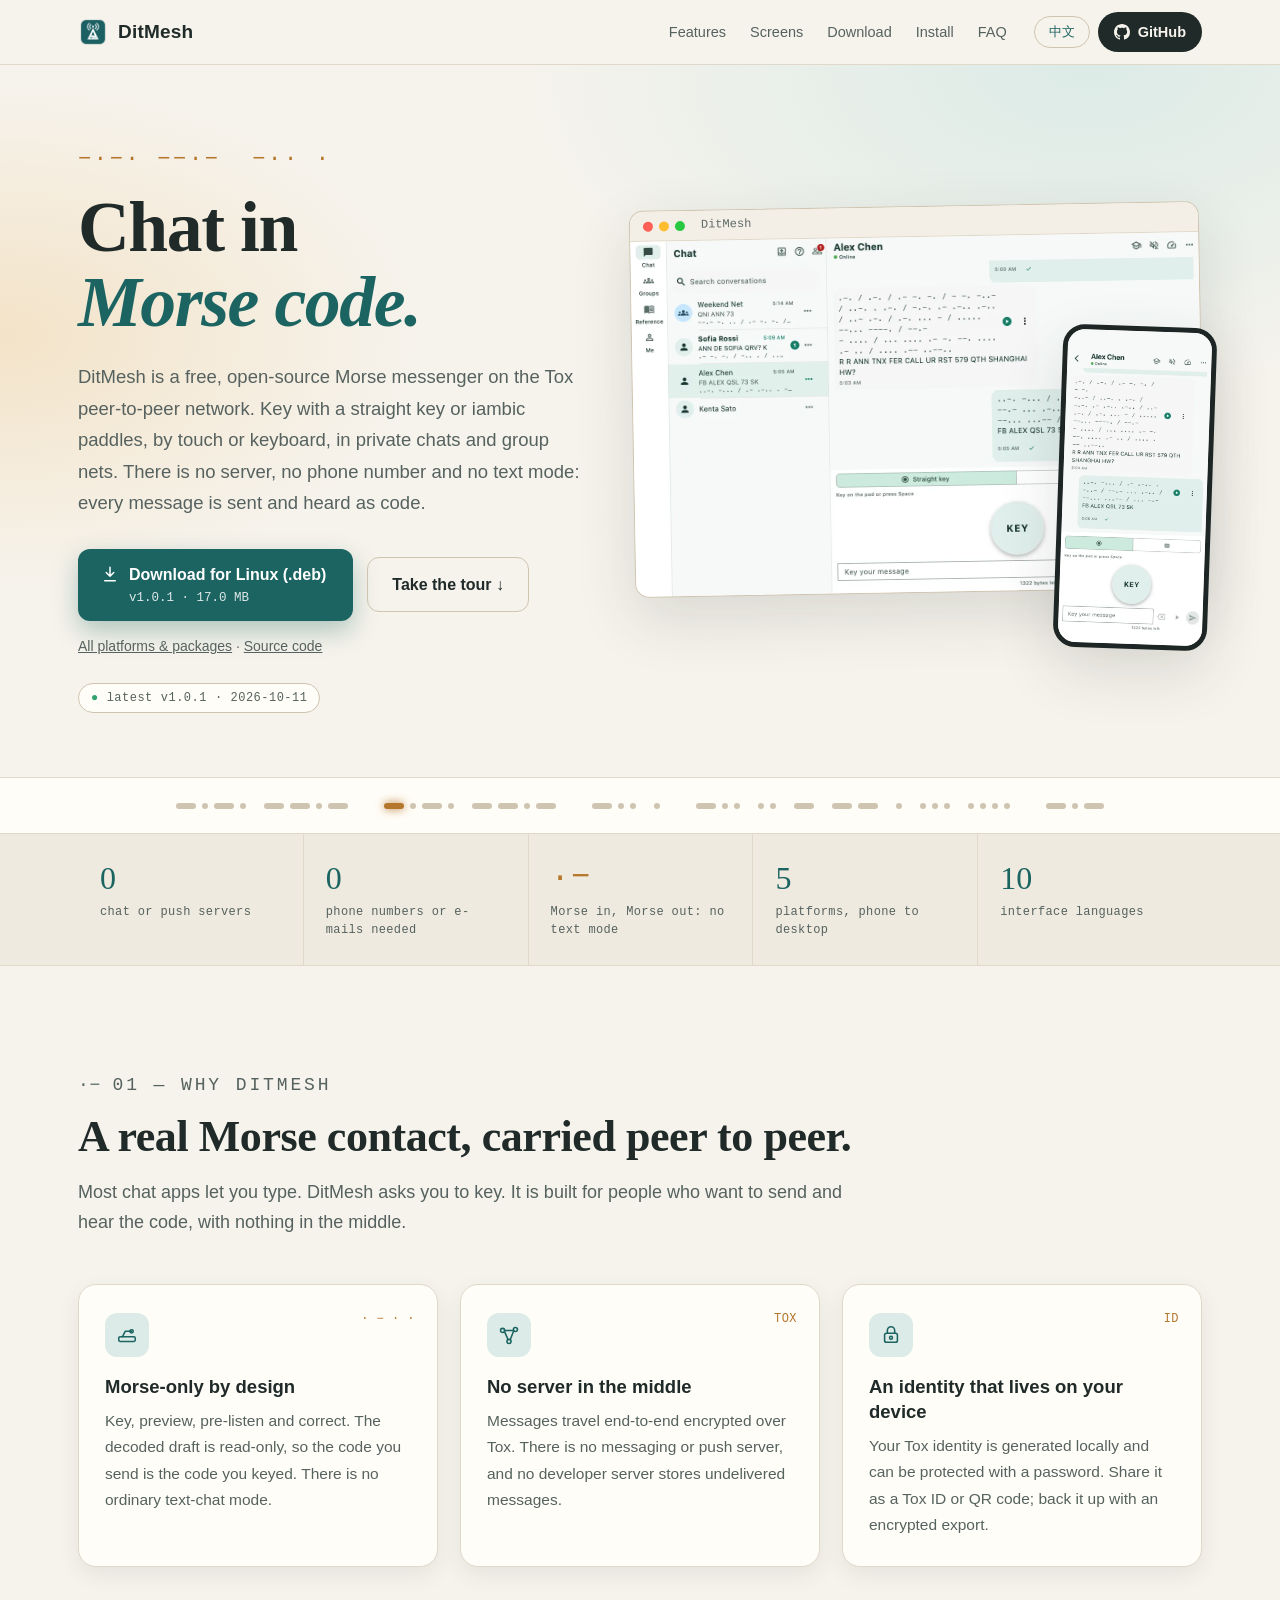
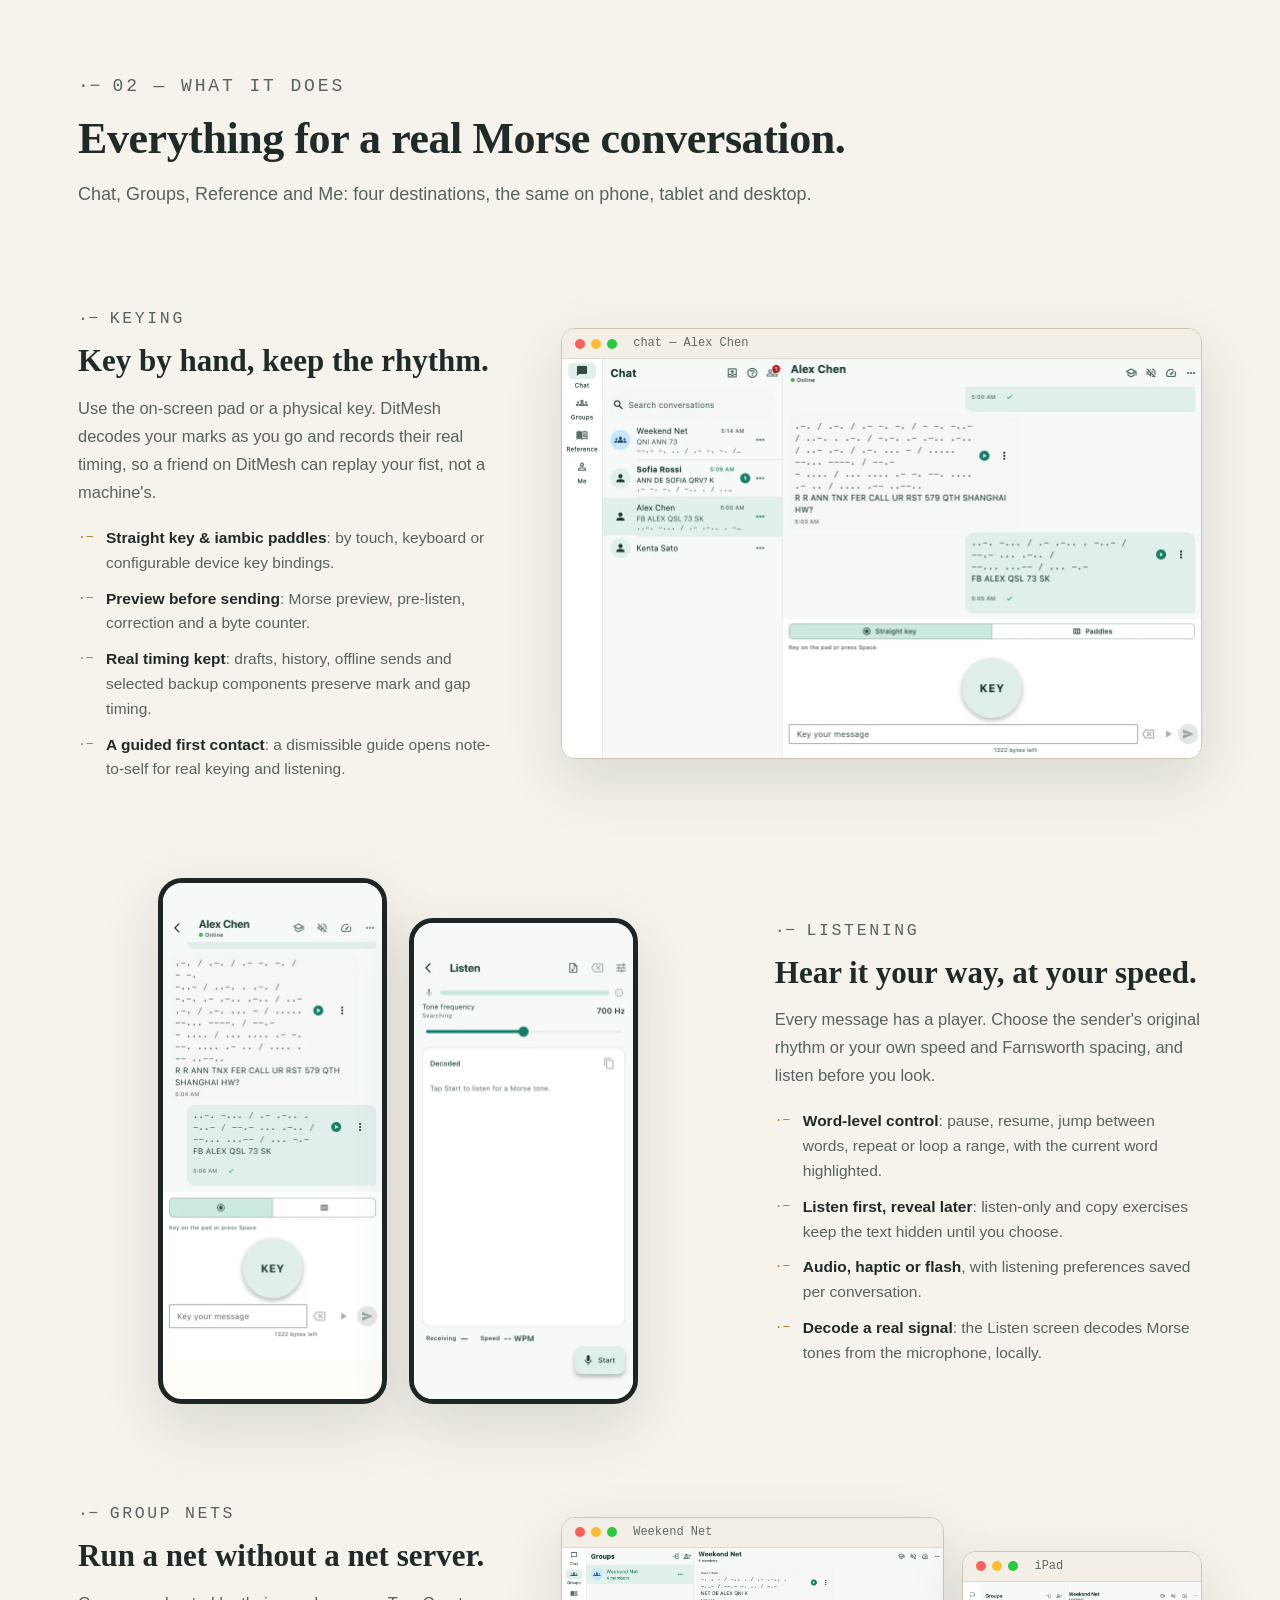
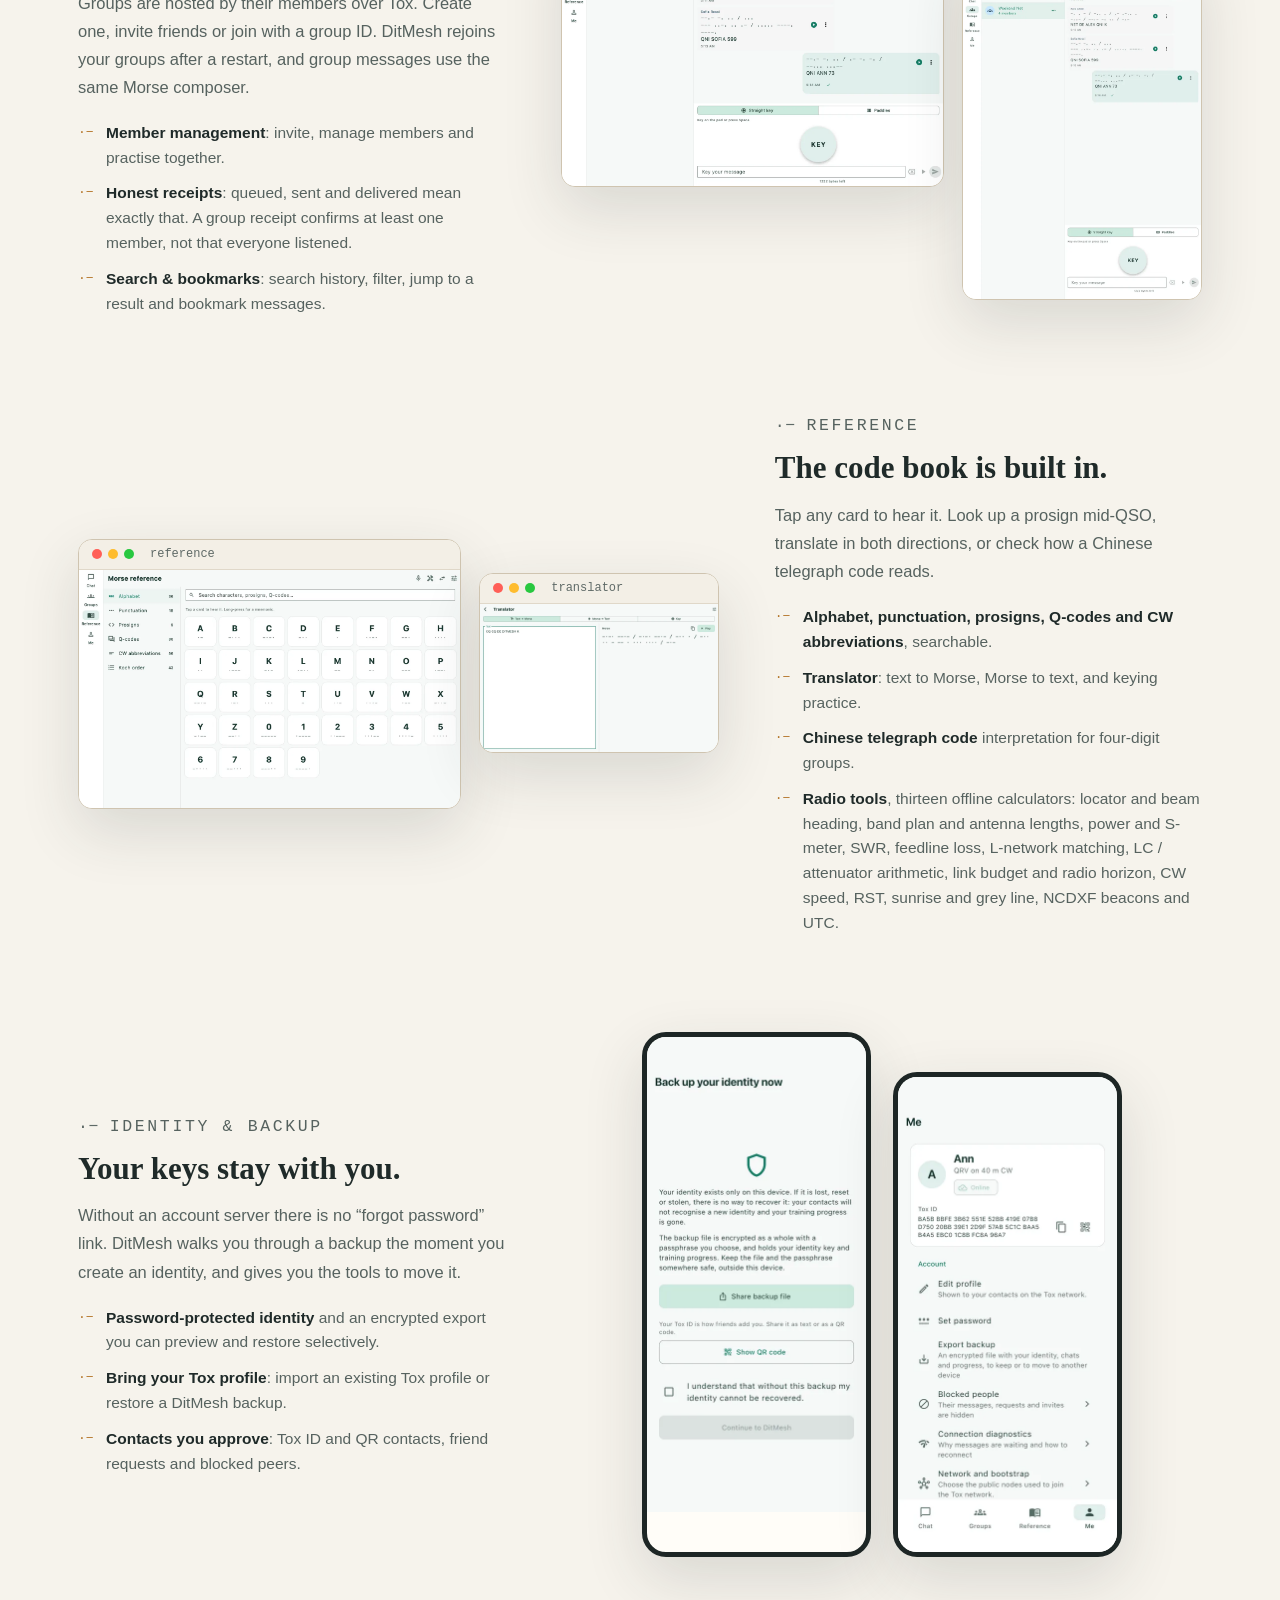
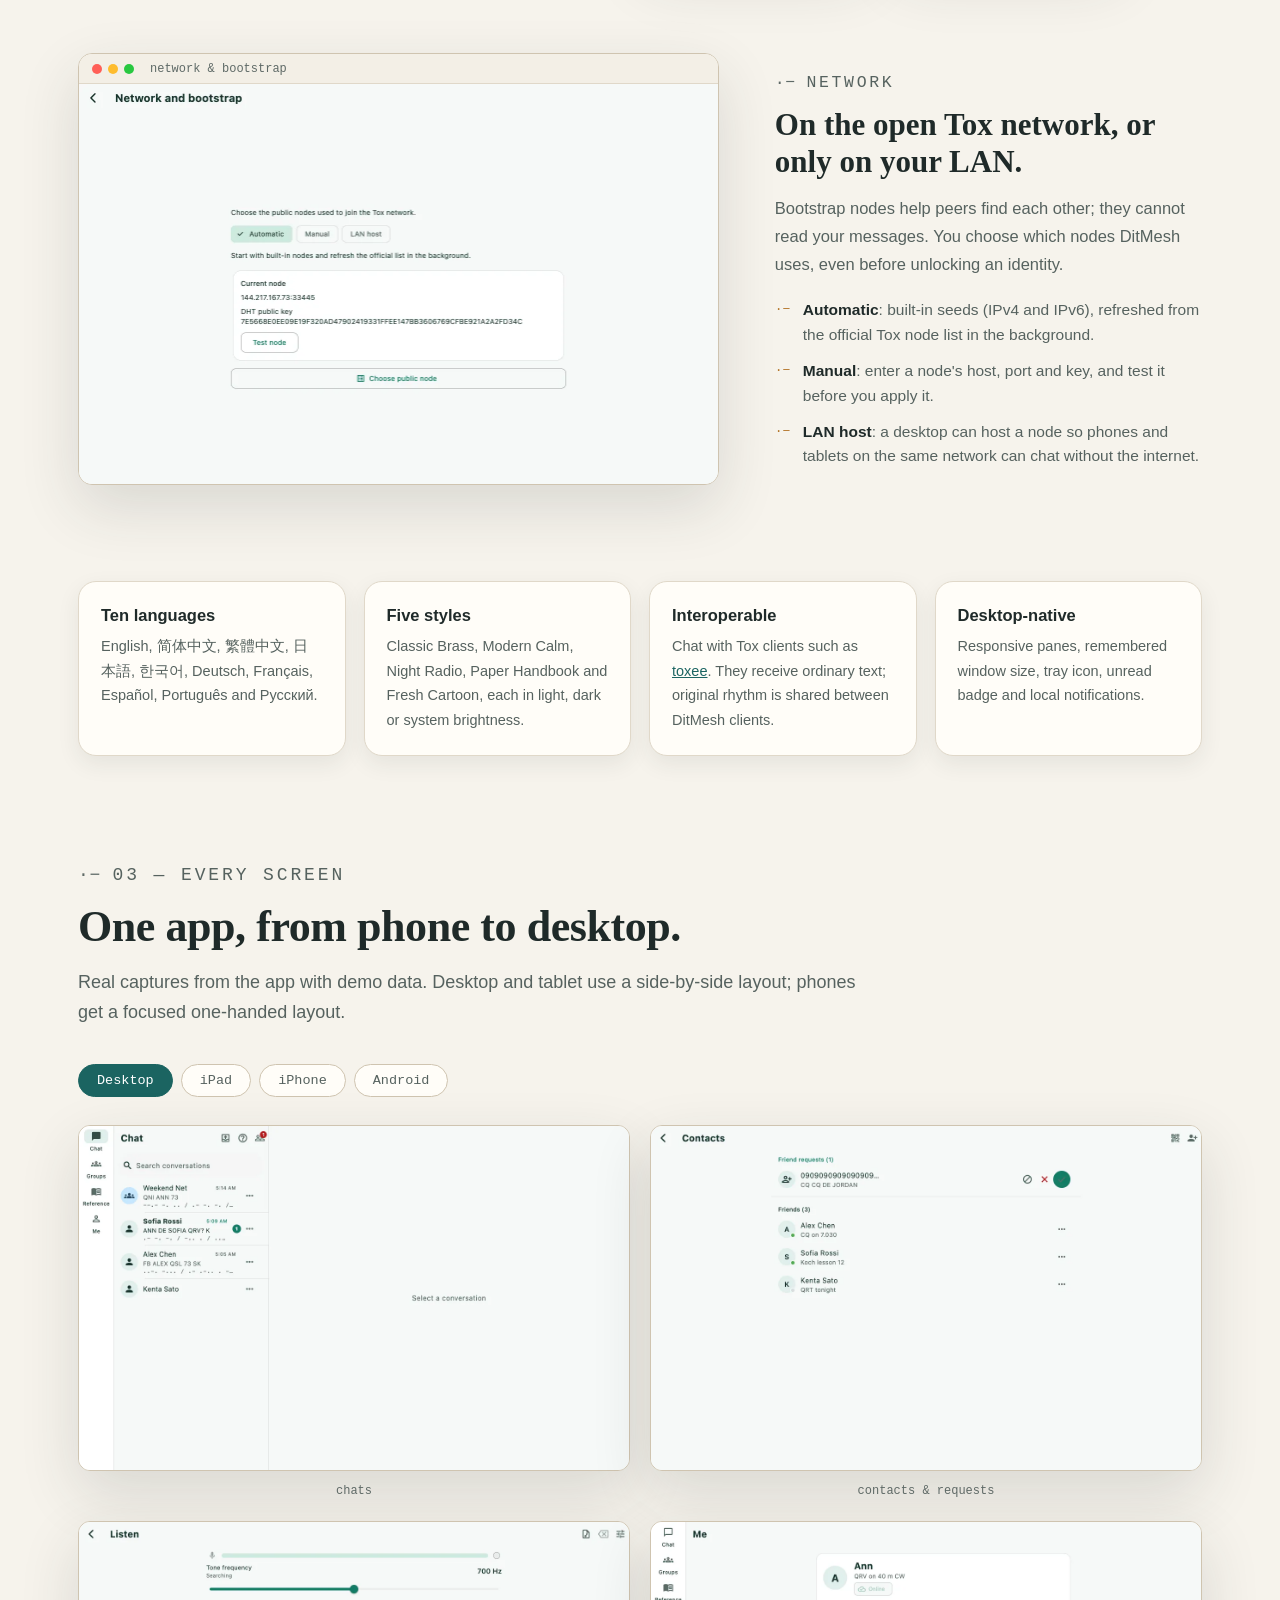
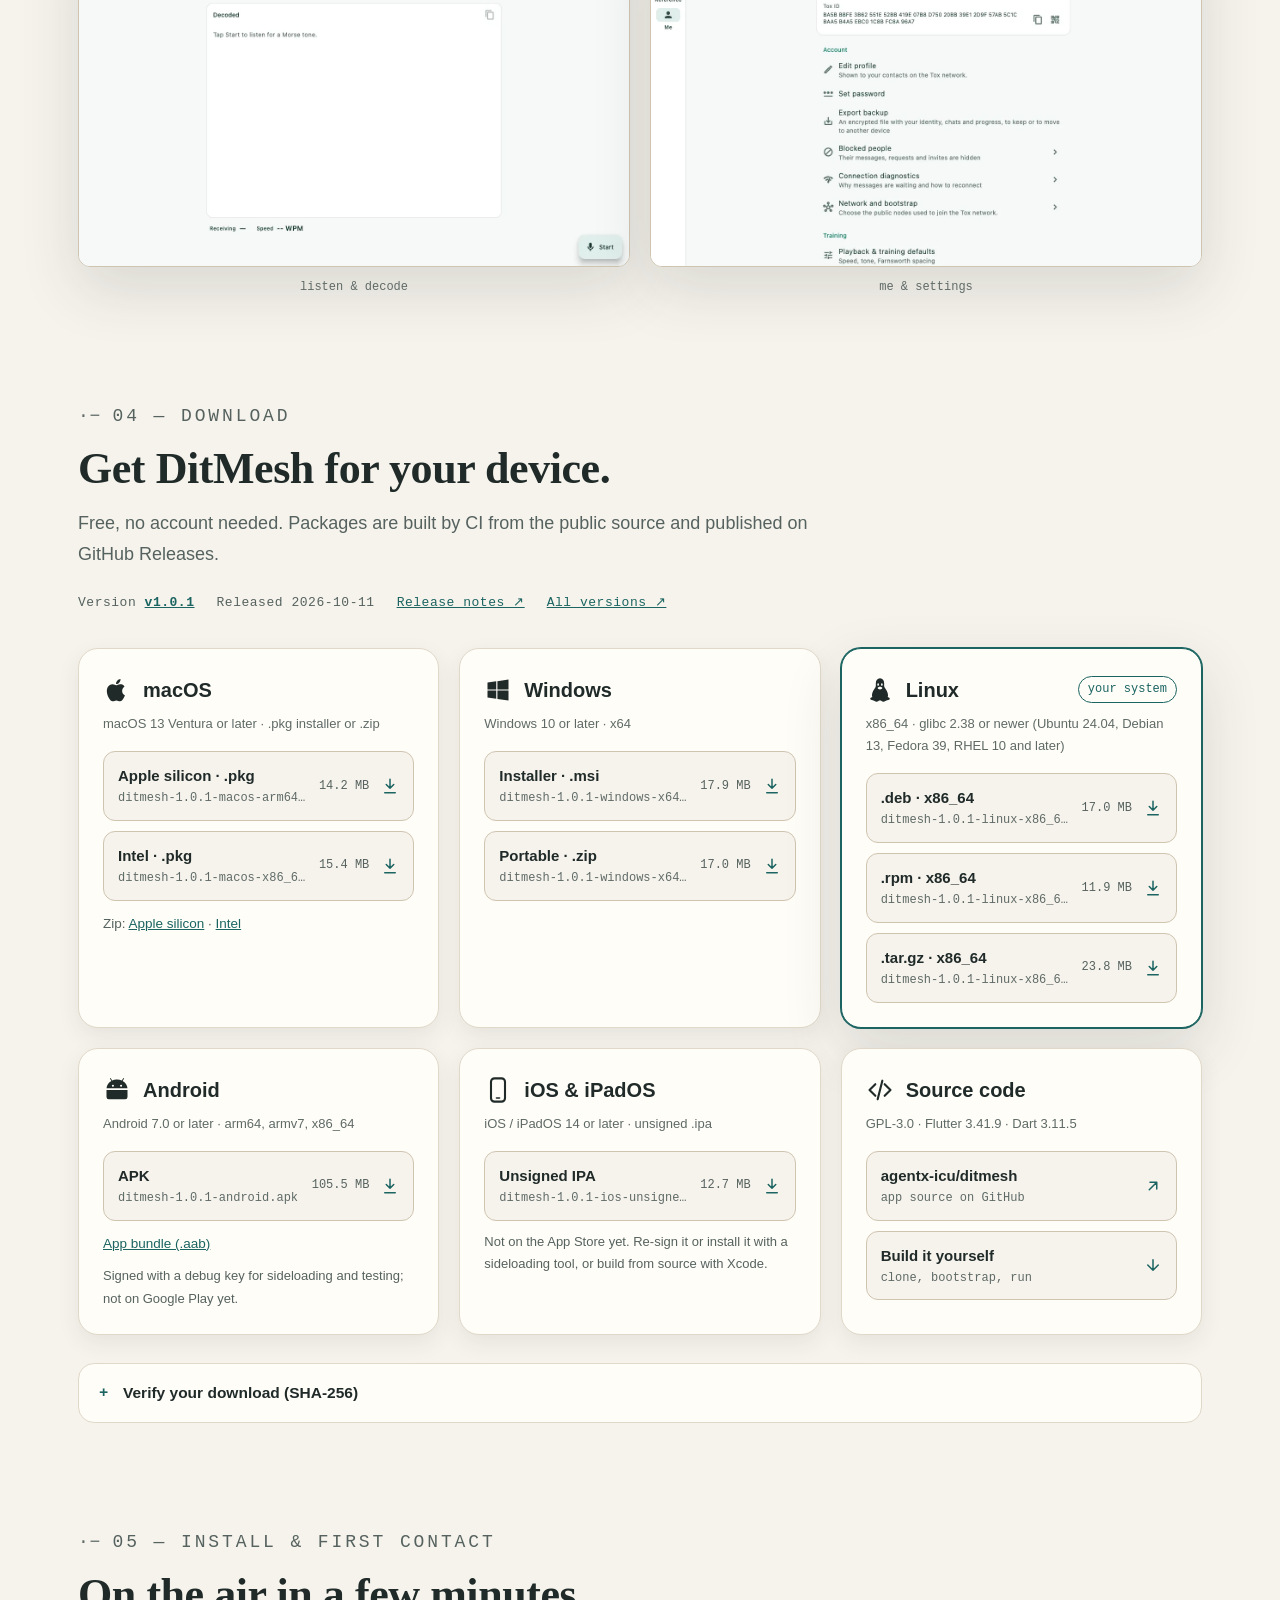
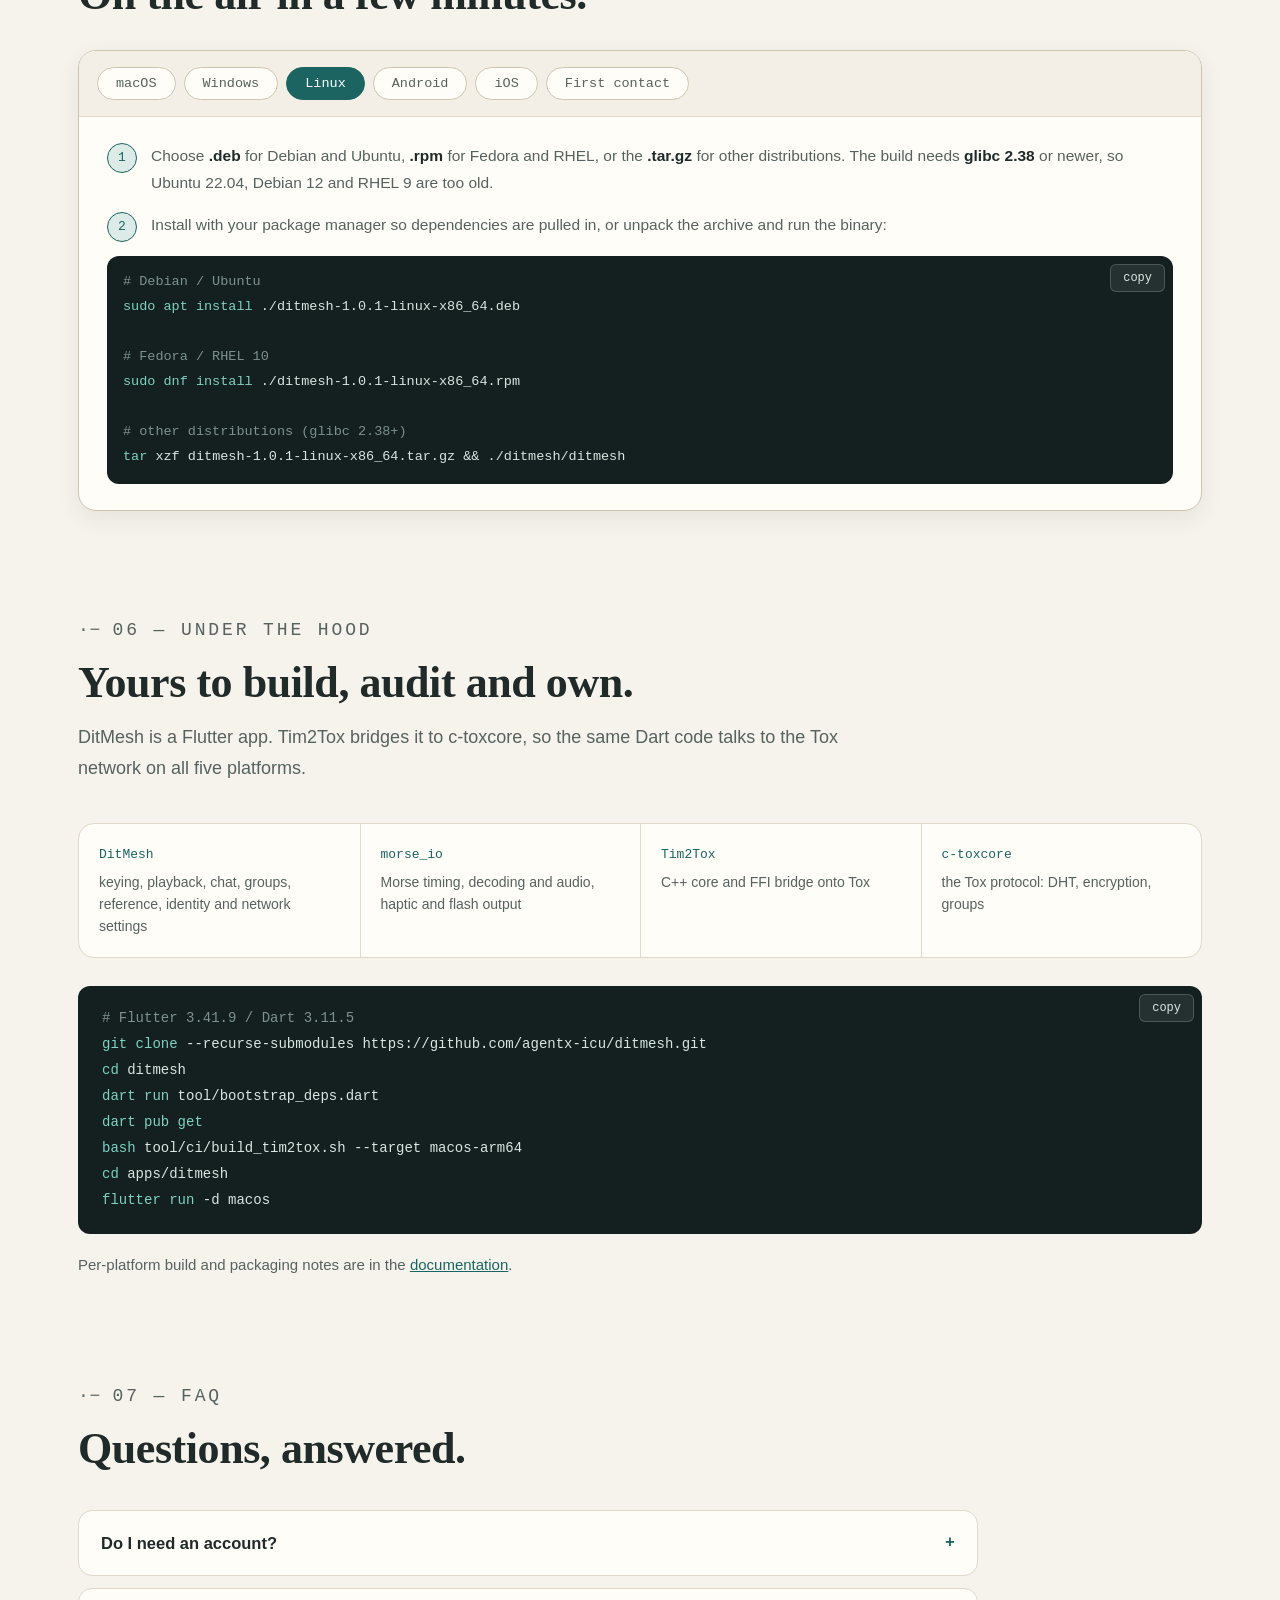
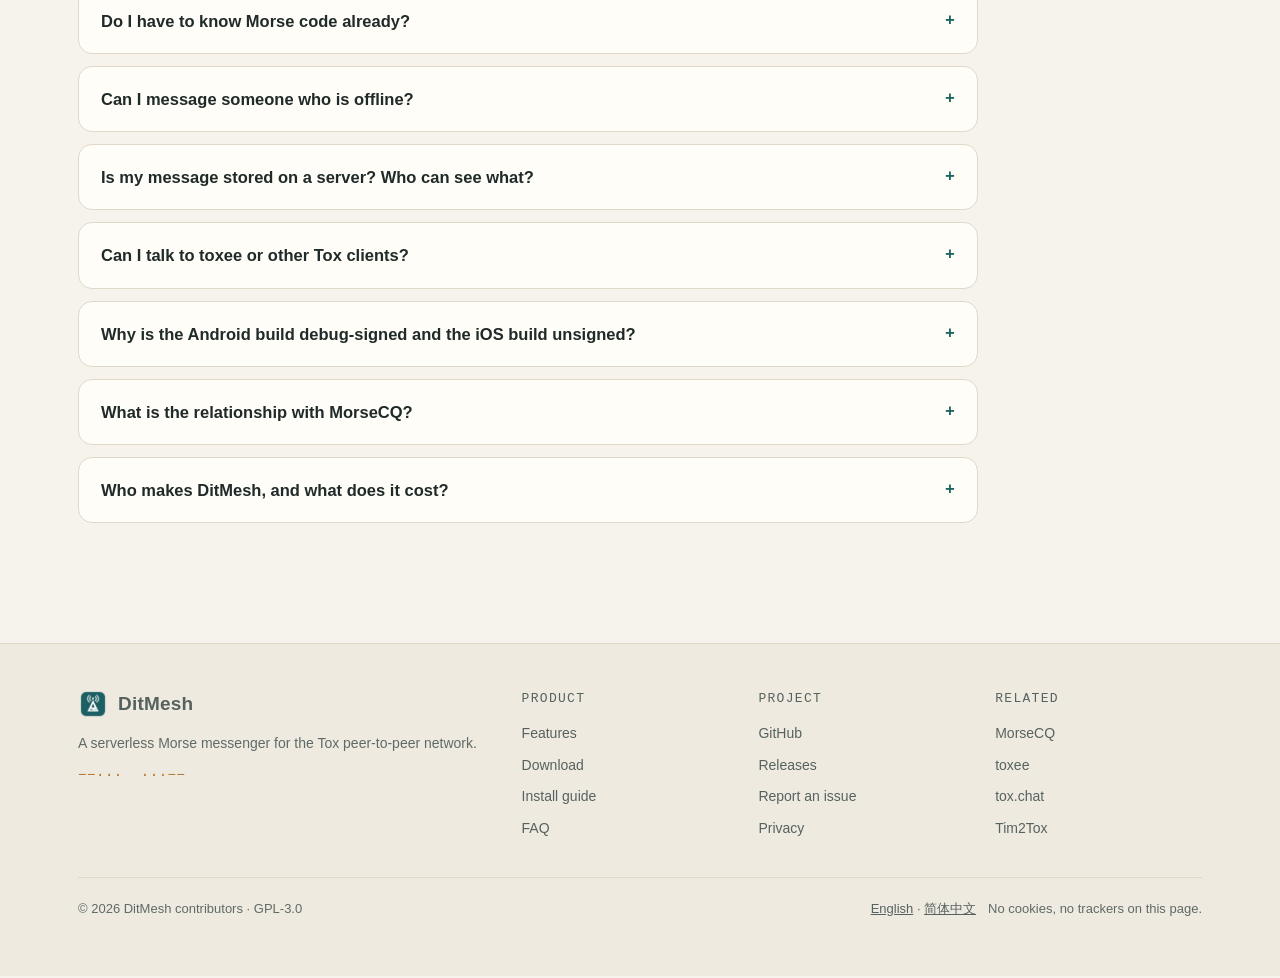
==== commit fc29504a: "Mention the thirteen radio tools in the Reference block The Reference feature now lists the offline " ====
--- a/en/index.html
+++ b/en/index.html
@@ -262,6 +262,7 @@
           <li><span class="en"><b>Alphabet, punctuation, prosigns, Q-codes and CW abbreviations</b>, searchable.</span><span class="zh"><b>字母、标点、程序信号、Q 简语与 CW 缩语</b>，均可搜索。</span></li>
           <li><span class="en"><b>Translator</b>: text to Morse, Morse to text, and keying practice.</span><span class="zh"><b>翻译器</b>：文字转电码、电码转文字，以及拍发练习。</span></li>
           <li><span class="en"><b>Chinese telegraph code</b> interpretation for four-digit groups.</span><span class="zh"><b>中文电报码</b>：解读四位数字码组。</span></li>
+          <li><span class="en"><b>Radio tools</b>, thirteen offline calculators: locator and beam heading, band plan and antenna lengths, power and S-meter, SWR, feedline loss, L-network matching, LC / attenuator arithmetic, link budget and radio horizon, CW speed, RST, sunrise and grey line, NCDXF beacons and UTC.</span><span class="zh"><b>无线电工具</b>，十三个离线计算器：网格与方位、频段表与天线长度、功率与 S 表、驻波比、馈线损耗、L 型匹配、LC / 衰减器计算、链路预算与无线电视距、CW 速度、RST、日出与灰线、NCDXF 信标和 UTC。</span></li>
         </ul>
       </div>
     </div>
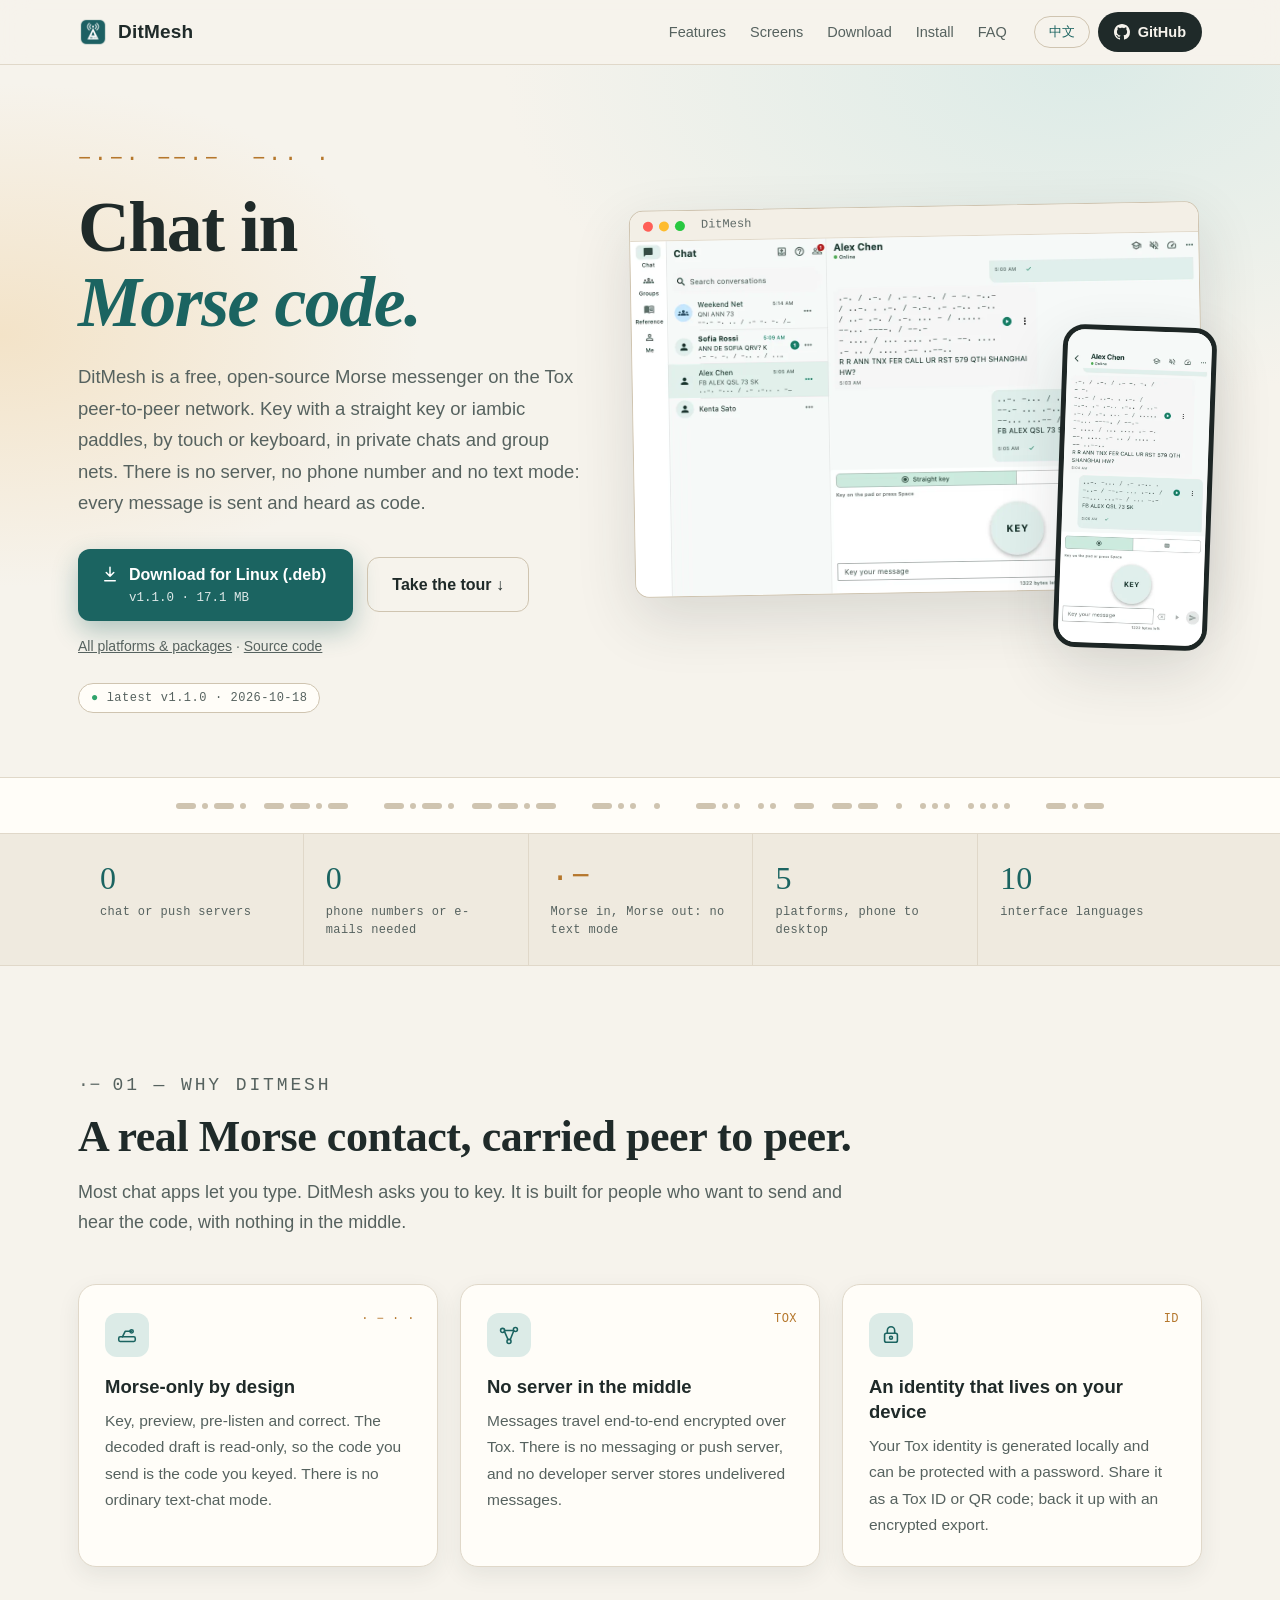
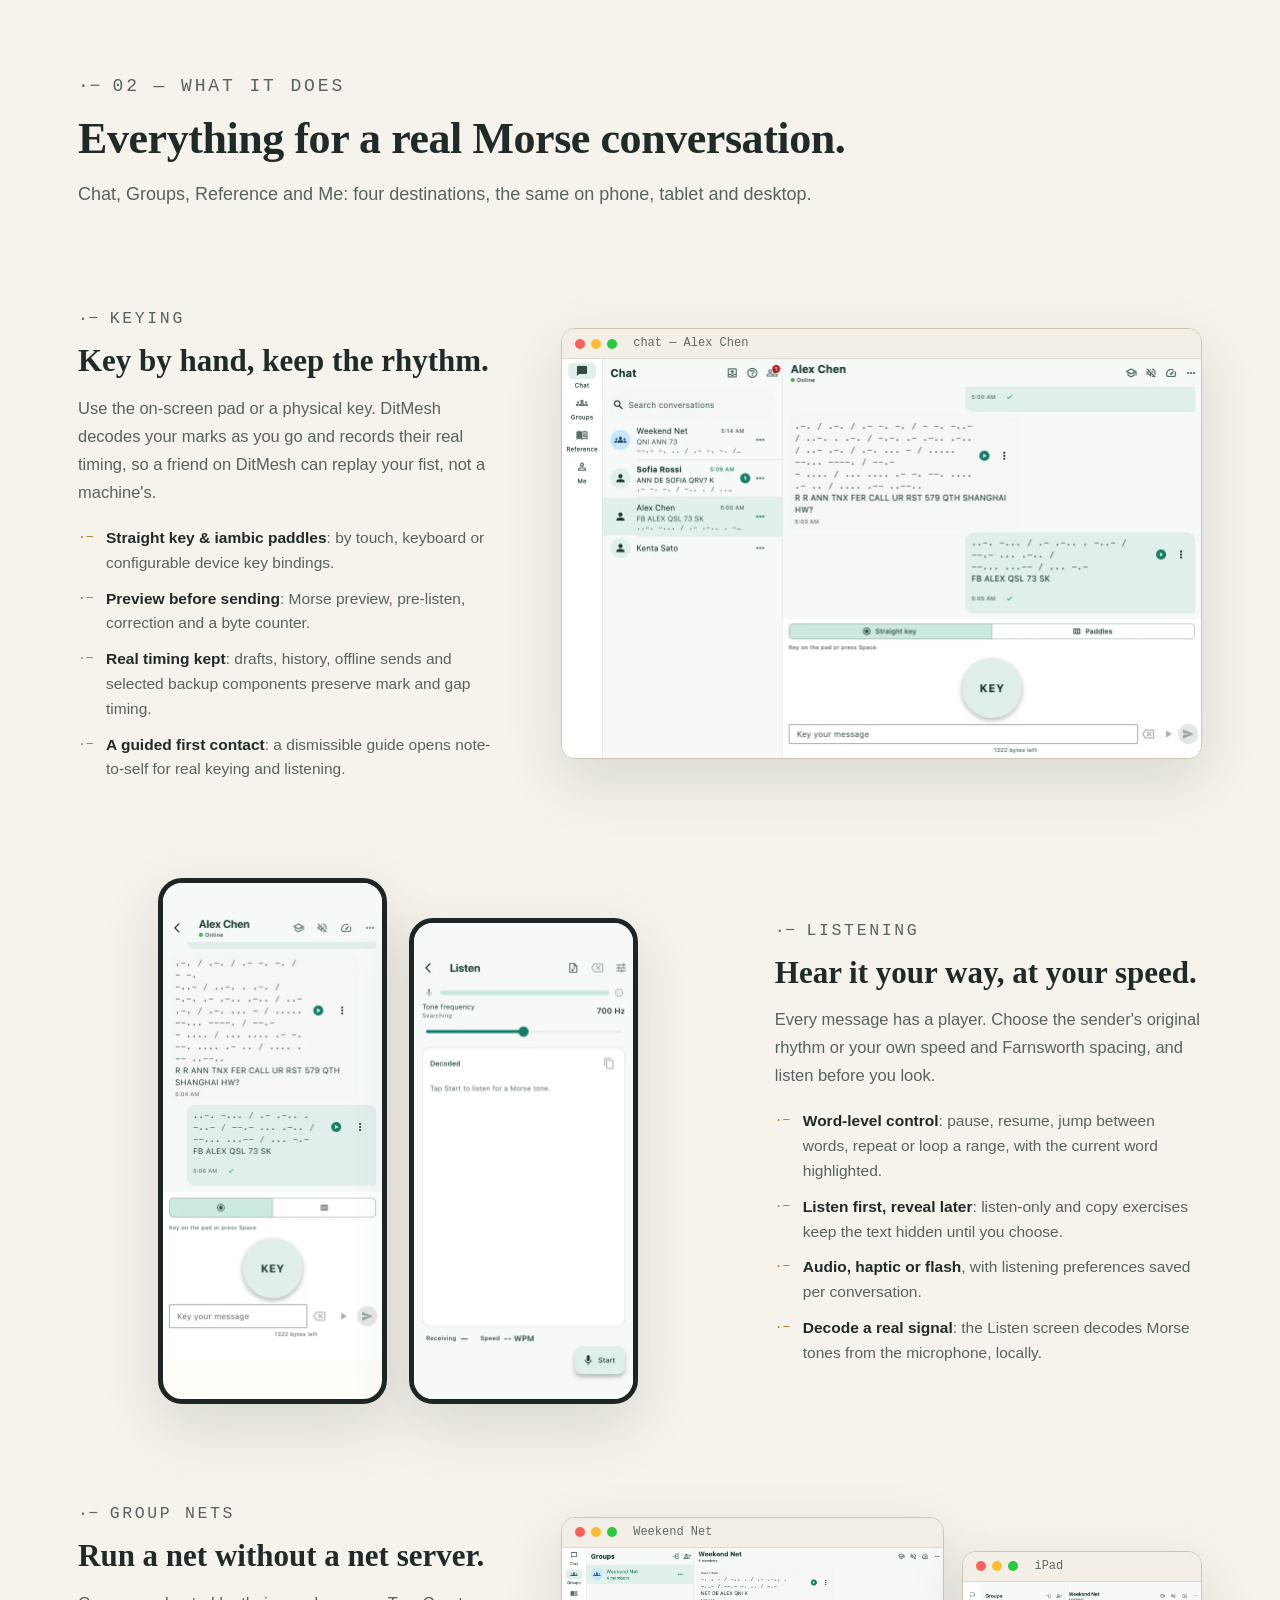
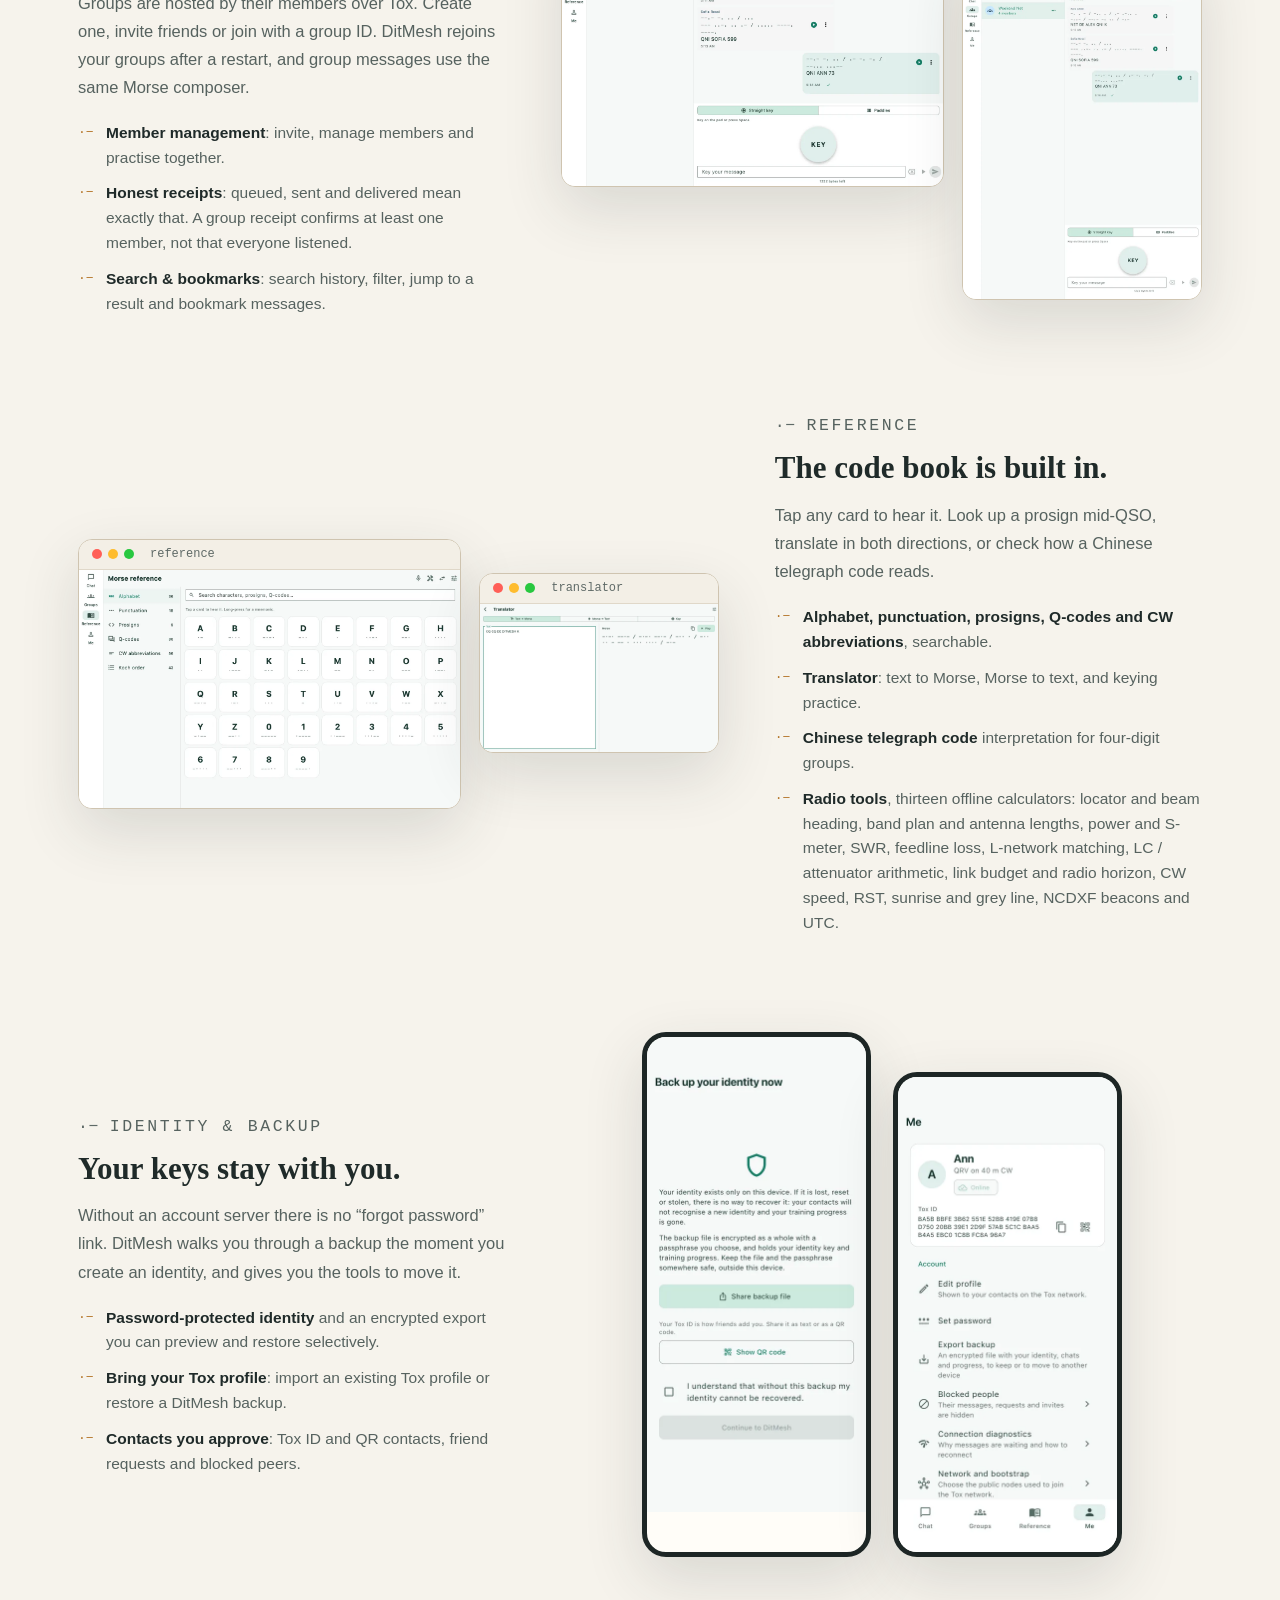
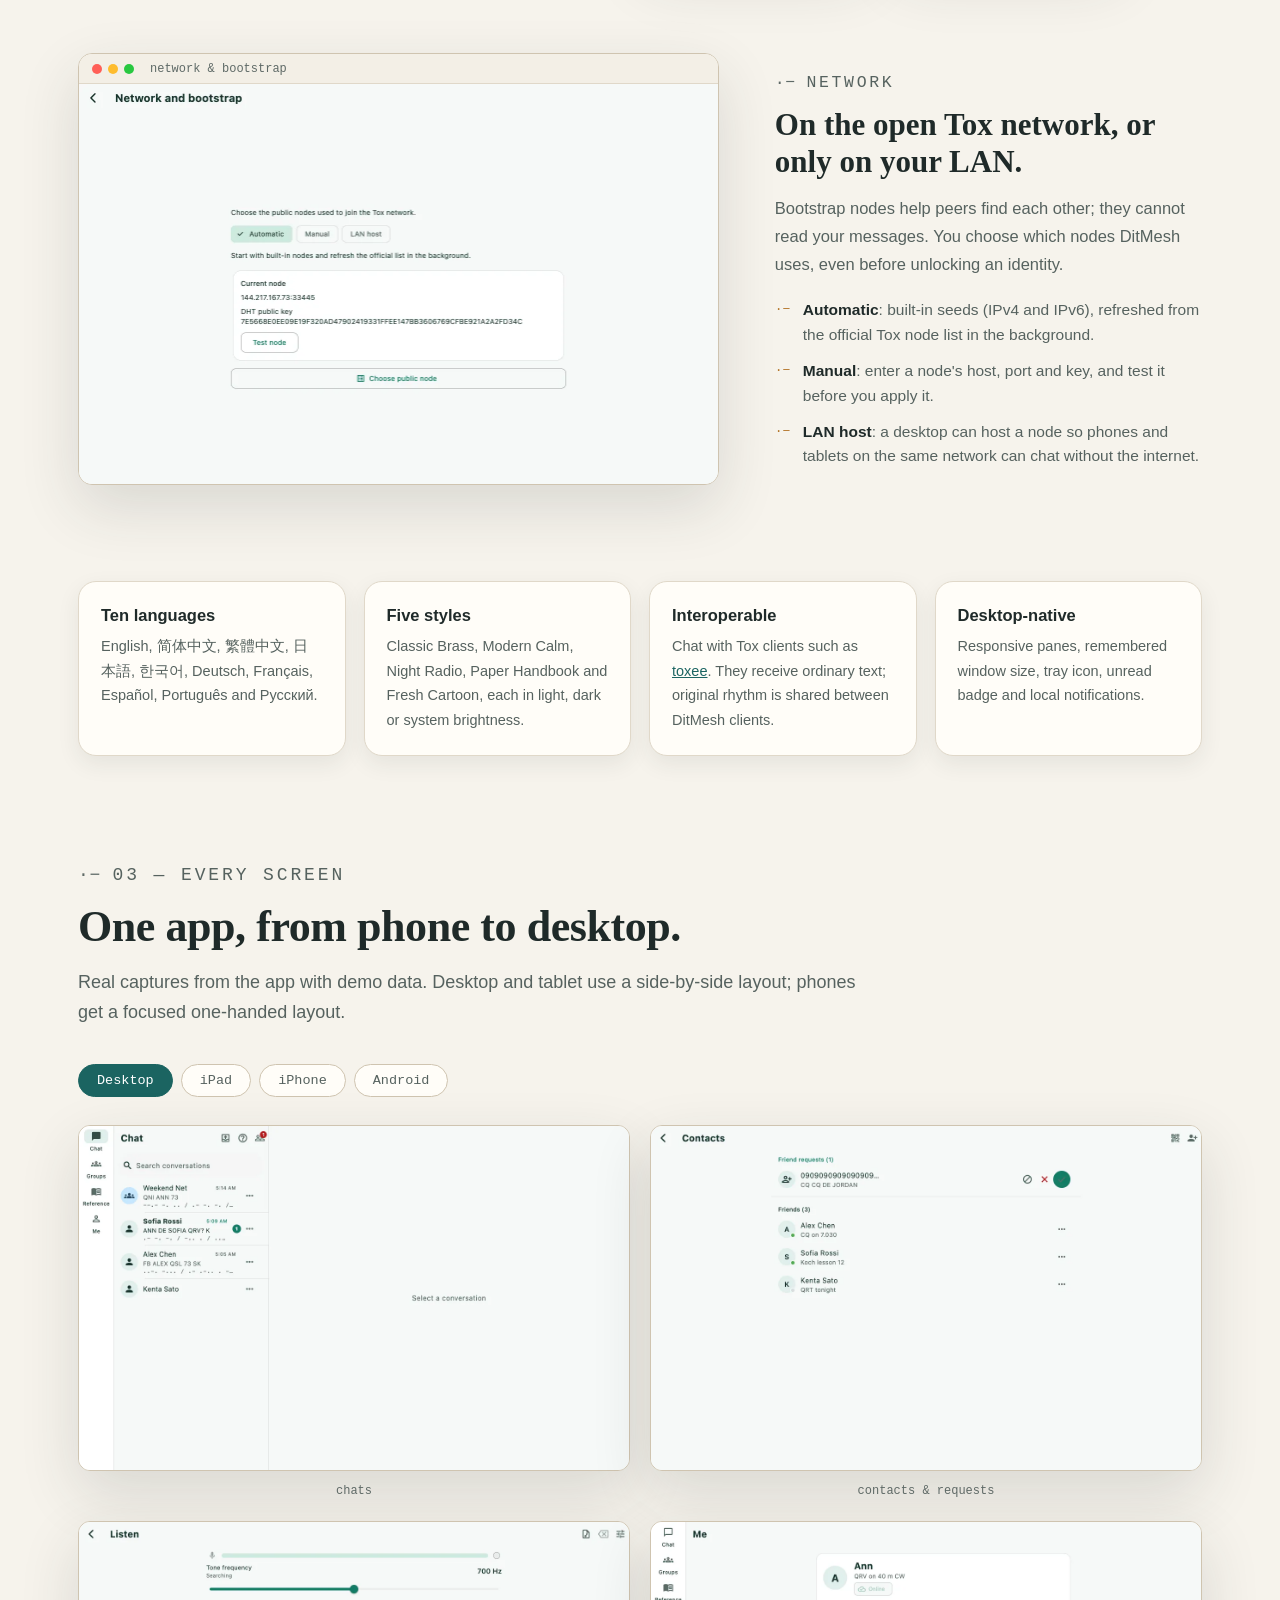
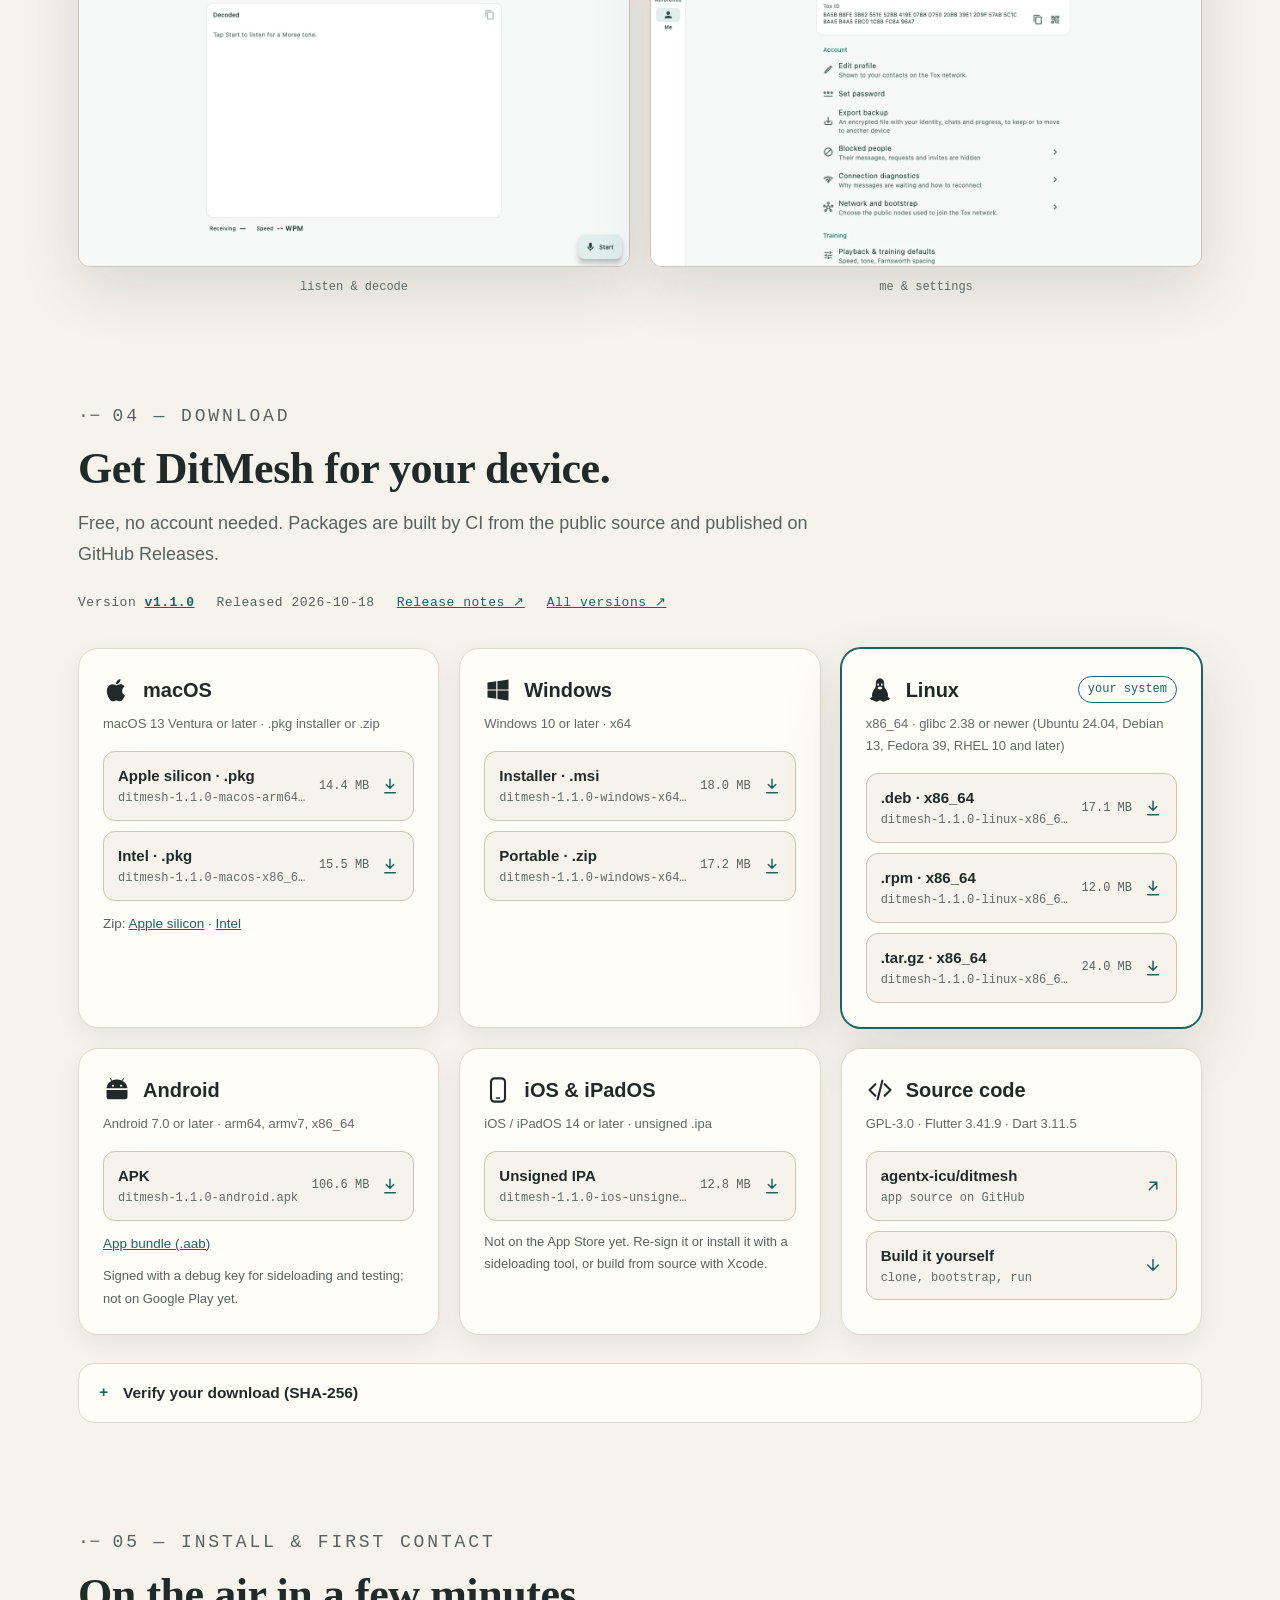
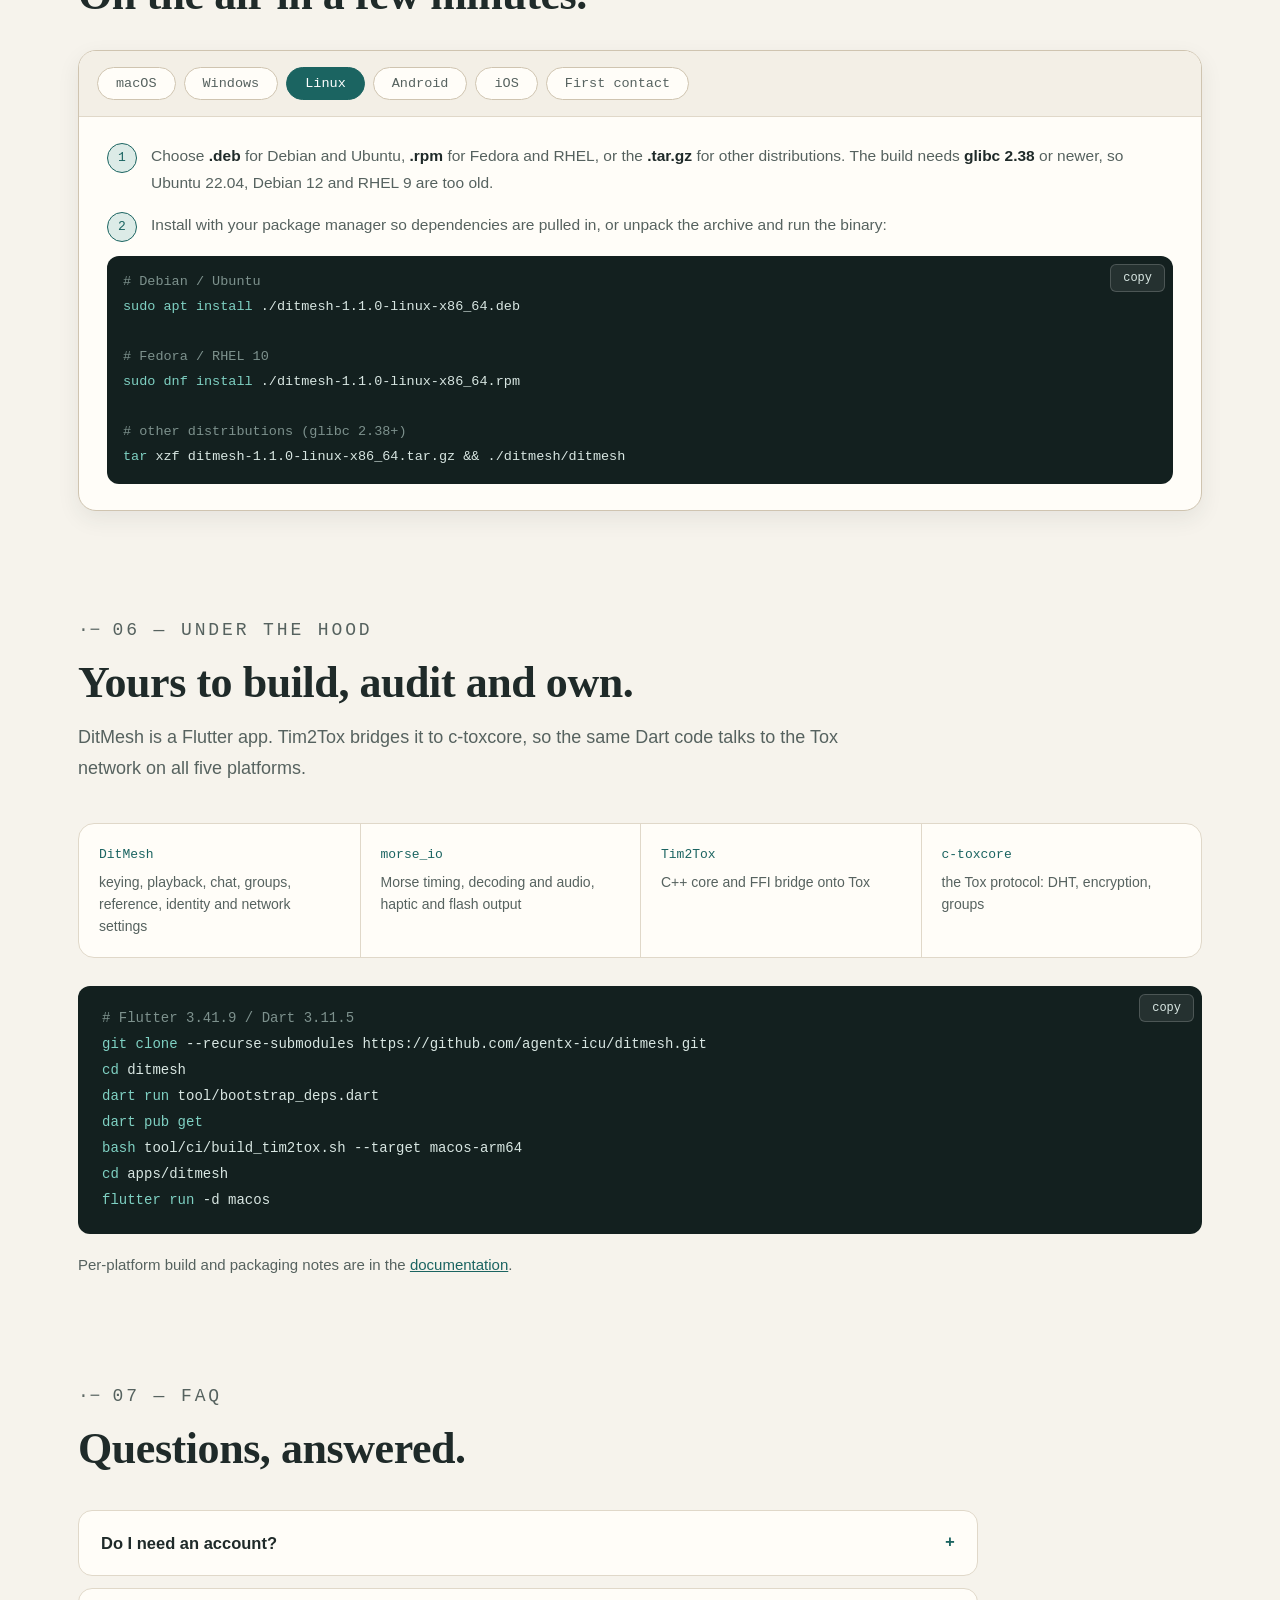
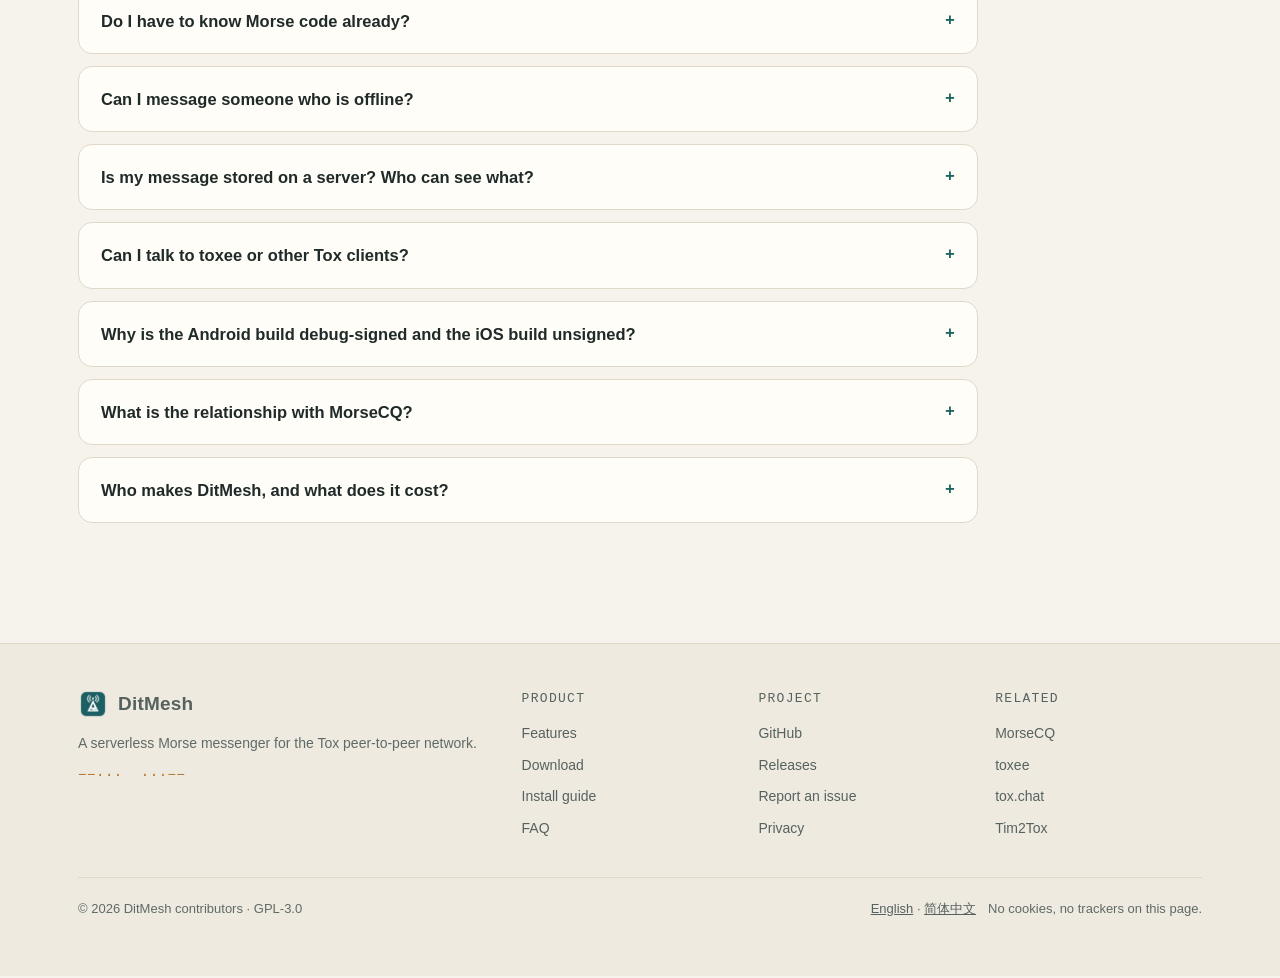
==== commit ff8f4acd: "Point the release fallback at DitMesh v1.1.0 index.html: version badge, hero subtitle, release links" ====
--- a/en/index.html
+++ b/en/index.html
@@ -32,7 +32,7 @@
   "description": "A free, open-source, serverless Morse messenger over the Tox peer-to-peer network. Key with a straight key or iambic paddles in private chats and group nets.",
   "applicationCategory": "CommunicationApplication",
   "operatingSystem": "Android, iOS, macOS, Linux, Windows",
-  "softwareVersion": "1.0.1",
+  "softwareVersion": "1.1.0",
   "license": "https://www.gnu.org/licenses/gpl-3.0.html",
   "downloadUrl": "https://ditmesh.agentx.icu/#download",
   "image": "https://ditmesh.agentx.icu/assets/img/app_icon.png",
@@ -95,7 +95,7 @@
       <div class="cta">
         <a class="btn primary btn-dl" id="heroDl" href="#download">
           <span class="row"><svg viewBox="0 0 24 24" aria-hidden="true"><path d="M12 3v12M7 10l5 5 5-5M5 21h14"/></svg><span class="hero-dl-label"><span class="en">Download DitMesh</span><span class="zh">下载 DitMesh</span></span></span>
-          <small class="hero-dl-sub">v1.0.1</small>
+          <small class="hero-dl-sub">v1.1.0</small>
         </a>
         <a class="btn ghost" href="#features"><span class="en">Take the tour ↓</span><span class="zh">功能导览 ↓</span></a>
       </div>
@@ -103,7 +103,7 @@
         <a href="#download"><span class="en">All platforms &amp; packages</span><span class="zh">全部平台与安装包</span></a> ·
         <a href="https://github.com/agentx-icu/ditmesh" rel="noopener"><span class="en">Source code</span><span class="zh">源代码</span></a>
       </p>
-      <a class="badge mono" data-release-link href="https://github.com/agentx-icu/ditmesh/releases/tag/v1.0.1"><b aria-hidden="true">●</b><span class="en">latest</span><span class="zh">最新版本</span> <span data-version>v1.0.1</span> · <span data-release-date>2026-10-11</span></a>
+      <a class="badge mono" data-release-link href="https://github.com/agentx-icu/ditmesh/releases/tag/v1.1.0"><b aria-hidden="true">●</b><span class="en">latest</span><span class="zh">最新版本</span> <span data-version>v1.1.0</span> · <span data-release-date>2026-10-18</span></a>
     </div>
     <div class="hero-shot">
       <div class="frame desk">
@@ -367,9 +367,9 @@
       <p><span class="en">Free, no account needed. Packages are built by CI from the public source and published on GitHub Releases.</span><span class="zh">免费，无需注册。安装包由 CI 从公开源码构建，发布在 GitHub Releases。</span></p>
     </div>
     <div class="dl-meta mono">
-      <span><span class="en">Version</span><span class="zh">版本</span> <a id="relLink" data-release-link href="https://github.com/agentx-icu/ditmesh/releases/tag/v1.0.1"><b id="relName" data-version>v1.0.1</b></a></span>
-      <span><span class="en">Released</span><span class="zh">发布于</span> <span id="relDate" data-release-date>2026-10-11</span></span>
-      <a data-release-link href="https://github.com/agentx-icu/ditmesh/releases/tag/v1.0.1" rel="noopener"><span class="en">Release notes ↗</span><span class="zh">更新说明 ↗</span></a>
+      <span><span class="en">Version</span><span class="zh">版本</span> <a id="relLink" data-release-link href="https://github.com/agentx-icu/ditmesh/releases/tag/v1.1.0"><b id="relName" data-version>v1.1.0</b></a></span>
+      <span><span class="en">Released</span><span class="zh">发布于</span> <span id="relDate" data-release-date>2026-10-18</span></span>
+      <a data-release-link href="https://github.com/agentx-icu/ditmesh/releases/tag/v1.1.0" rel="noopener"><span class="en">Release notes ↗</span><span class="zh">更新说明 ↗</span></a>
       <a href="https://github.com/agentx-icu/ditmesh/releases" rel="noopener"><span class="en">All versions ↗</span><span class="zh">历史版本 ↗</span></a>
     </div>
 
@@ -378,42 +378,42 @@
         <div class="os-h"><svg viewBox="0 0 24 24" aria-hidden="true"><path d="M16.4 12.6c0-2.4 2-3.6 2.1-3.7-1.1-1.7-2.9-1.9-3.5-1.9-1.5-.2-2.9.9-3.7.9-.8 0-1.9-.9-3.2-.8-1.6 0-3.1 1-4 2.4-1.7 3-.4 7.4 1.2 9.8.8 1.2 1.8 2.5 3 2.4 1.2 0 1.7-.8 3.1-.8s1.9.8 3.2.8c1.3 0 2.1-1.2 2.9-2.4.9-1.4 1.3-2.7 1.3-2.8-.1 0-2.4-.9-2.4-3.9zM14 5.5c.7-.8 1.1-1.9 1-3-1 0-2.1.7-2.8 1.5-.6.7-1.2 1.8-1 2.9 1.1.1 2.1-.6 2.8-1.4z"/></svg><h3>macOS</h3><span class="yours"><span class="en">your system</span><span class="zh">你的系统</span></span></div>
         <p class="req"><span class="en">macOS 13 Ventura or later · .pkg installer or .zip</span><span class="zh">macOS 13 Ventura 及以上 · .pkg 安装包或 .zip</span></p>
         <div class="pkgs">
-          <a class="pkg" data-asset="macos-arm64.pkg" href="https://github.com/agentx-icu/ditmesh/releases/download/v1.0.1/ditmesh-1.0.1-macos-arm64.pkg"><span class="pi"><span class="pn"><span class="en">Apple silicon</span><span class="zh">Apple 芯片</span> · .pkg</span><span class="pf">ditmesh-1.0.1-macos-arm64.pkg</span></span><span class="ps">14.2 MB</span><svg viewBox="0 0 24 24" aria-hidden="true"><path d="M12 3v12M7 10l5 5 5-5M5 21h14"/></svg></a>
-          <a class="pkg" data-asset="macos-x86_64.pkg" href="https://github.com/agentx-icu/ditmesh/releases/download/v1.0.1/ditmesh-1.0.1-macos-x86_64.pkg"><span class="pi"><span class="pn"><span class="en">Intel</span><span class="zh">Intel 芯片</span> · .pkg</span><span class="pf">ditmesh-1.0.1-macos-x86_64.pkg</span></span><span class="ps">15.4 MB</span><svg viewBox="0 0 24 24" aria-hidden="true"><path d="M12 3v12M7 10l5 5 5-5M5 21h14"/></svg></a>
-        </div>
-        <p class="alts"><span class="en">Zip:</span><span class="zh">压缩包：</span> <a data-asset="macos-arm64.zip" href="https://github.com/agentx-icu/ditmesh/releases/download/v1.0.1/ditmesh-1.0.1-macos-arm64.zip"><span class="en">Apple silicon</span><span class="zh">Apple 芯片</span></a> · <a data-asset="macos-x86_64.zip" href="https://github.com/agentx-icu/ditmesh/releases/download/v1.0.1/ditmesh-1.0.1-macos-x86_64.zip">Intel</a></p>
+          <a class="pkg" data-asset="macos-arm64.pkg" href="https://github.com/agentx-icu/ditmesh/releases/download/v1.1.0/ditmesh-1.1.0-macos-arm64.pkg"><span class="pi"><span class="pn"><span class="en">Apple silicon</span><span class="zh">Apple 芯片</span> · .pkg</span><span class="pf">ditmesh-1.1.0-macos-arm64.pkg</span></span><span class="ps">14.4 MB</span><svg viewBox="0 0 24 24" aria-hidden="true"><path d="M12 3v12M7 10l5 5 5-5M5 21h14"/></svg></a>
+          <a class="pkg" data-asset="macos-x86_64.pkg" href="https://github.com/agentx-icu/ditmesh/releases/download/v1.1.0/ditmesh-1.1.0-macos-x86_64.pkg"><span class="pi"><span class="pn"><span class="en">Intel</span><span class="zh">Intel 芯片</span> · .pkg</span><span class="pf">ditmesh-1.1.0-macos-x86_64.pkg</span></span><span class="ps">15.5 MB</span><svg viewBox="0 0 24 24" aria-hidden="true"><path d="M12 3v12M7 10l5 5 5-5M5 21h14"/></svg></a>
+        </div>
+        <p class="alts"><span class="en">Zip:</span><span class="zh">压缩包：</span> <a data-asset="macos-arm64.zip" href="https://github.com/agentx-icu/ditmesh/releases/download/v1.1.0/ditmesh-1.1.0-macos-arm64.zip"><span class="en">Apple silicon</span><span class="zh">Apple 芯片</span></a> · <a data-asset="macos-x86_64.zip" href="https://github.com/agentx-icu/ditmesh/releases/download/v1.1.0/ditmesh-1.1.0-macos-x86_64.zip">Intel</a></p>
       </div>
       <div class="os" id="os-windows">
         <div class="os-h"><svg viewBox="0 0 24 24" aria-hidden="true"><path d="M3 5.5l7.5-1v7H3zM11.5 4.4L21 3v8.5h-9.5zM3 12.5h7.5v7L3 18.5zM11.5 12.5H21V21l-9.5-1.3z"/></svg><h3>Windows</h3><span class="yours"><span class="en">your system</span><span class="zh">你的系统</span></span></div>
         <p class="req"><span class="en">Windows 10 or later · x64</span><span class="zh">Windows 10 及以上 · x64</span></p>
         <div class="pkgs">
-          <a class="pkg" data-asset="windows-x64.msi" href="https://github.com/agentx-icu/ditmesh/releases/download/v1.0.1/ditmesh-1.0.1-windows-x64.msi"><span class="pi"><span class="pn"><span class="en">Installer</span><span class="zh">安装包</span> · .msi</span><span class="pf">ditmesh-1.0.1-windows-x64.msi</span></span><span class="ps">17.9 MB</span><svg viewBox="0 0 24 24" aria-hidden="true"><path d="M12 3v12M7 10l5 5 5-5M5 21h14"/></svg></a>
-          <a class="pkg" data-asset="windows-x64.zip" href="https://github.com/agentx-icu/ditmesh/releases/download/v1.0.1/ditmesh-1.0.1-windows-x64.zip"><span class="pi"><span class="pn"><span class="en">Portable</span><span class="zh">便携版</span> · .zip</span><span class="pf">ditmesh-1.0.1-windows-x64.zip</span></span><span class="ps">17.0 MB</span><svg viewBox="0 0 24 24" aria-hidden="true"><path d="M12 3v12M7 10l5 5 5-5M5 21h14"/></svg></a>
+          <a class="pkg" data-asset="windows-x64.msi" href="https://github.com/agentx-icu/ditmesh/releases/download/v1.1.0/ditmesh-1.1.0-windows-x64.msi"><span class="pi"><span class="pn"><span class="en">Installer</span><span class="zh">安装包</span> · .msi</span><span class="pf">ditmesh-1.1.0-windows-x64.msi</span></span><span class="ps">18.0 MB</span><svg viewBox="0 0 24 24" aria-hidden="true"><path d="M12 3v12M7 10l5 5 5-5M5 21h14"/></svg></a>
+          <a class="pkg" data-asset="windows-x64.zip" href="https://github.com/agentx-icu/ditmesh/releases/download/v1.1.0/ditmesh-1.1.0-windows-x64.zip"><span class="pi"><span class="pn"><span class="en">Portable</span><span class="zh">便携版</span> · .zip</span><span class="pf">ditmesh-1.1.0-windows-x64.zip</span></span><span class="ps">17.2 MB</span><svg viewBox="0 0 24 24" aria-hidden="true"><path d="M12 3v12M7 10l5 5 5-5M5 21h14"/></svg></a>
         </div>
       </div>
       <div class="os" id="os-linux">
         <div class="os-h"><svg viewBox="0 0 24 24" aria-hidden="true"><path d="M12 2c-2.2 0-3.6 1.8-3.6 4.4 0 1.3.3 2.2-.4 3.4-.9 1.5-2.9 3.9-2.9 6.6 0 .6.1 1.2.4 1.7-.8.4-1.9.6-1.9 1.5 0 1.2 2.1 1.1 3.3 1.6.9.4 1.6.8 2.4.8.9 0 1.4-.6 1.8-1h1.8c.4.4.9 1 1.8 1 .8 0 1.5-.4 2.4-.8 1.2-.5 3.3-.4 3.3-1.6 0-.9-1.1-1.1-1.9-1.5.3-.5.4-1.1.4-1.7 0-2.7-2-5.1-2.9-6.6-.7-1.2-.4-2.1-.4-3.4C15.6 3.8 14.2 2 12 2zm-1.6 4.2c.4 0 .7.5.7 1.1 0 .6-.3 1.1-.7 1.1s-.7-.5-.7-1.1c0-.6.3-1.1.7-1.1zm3.2 0c.4 0 .7.5.7 1.1 0 .6-.3 1.1-.7 1.1s-.7-.5-.7-1.1c0-.6.3-1.1.7-1.1zM12 9.3c.9 0 2 .6 2 1 0 .5-1.1 1.2-2 1.2s-2-.7-2-1.2c0-.4 1.1-1 2-1z"/></svg><h3>Linux</h3><span class="yours"><span class="en">your system</span><span class="zh">你的系统</span></span></div>
         <p class="req"><span class="en">x86_64 · glibc 2.38 or newer (Ubuntu 24.04, Debian 13, Fedora 39, RHEL 10 and later)</span><span class="zh">x86_64 · glibc 2.38 及以上（Ubuntu 24.04、Debian 13、Fedora 39、RHEL 10 及更新版本）</span></p>
         <div class="pkgs">
-          <a class="pkg" data-asset="linux-x86_64.deb" href="https://github.com/agentx-icu/ditmesh/releases/download/v1.0.1/ditmesh-1.0.1-linux-x86_64.deb"><span class="pi"><span class="pn">.deb · x86_64</span><span class="pf">ditmesh-1.0.1-linux-x86_64.deb</span></span><span class="ps">17.0 MB</span><svg viewBox="0 0 24 24" aria-hidden="true"><path d="M12 3v12M7 10l5 5 5-5M5 21h14"/></svg></a>
-          <a class="pkg" data-asset="linux-x86_64.rpm" href="https://github.com/agentx-icu/ditmesh/releases/download/v1.0.1/ditmesh-1.0.1-linux-x86_64.rpm"><span class="pi"><span class="pn">.rpm · x86_64</span><span class="pf">ditmesh-1.0.1-linux-x86_64.rpm</span></span><span class="ps">11.9 MB</span><svg viewBox="0 0 24 24" aria-hidden="true"><path d="M12 3v12M7 10l5 5 5-5M5 21h14"/></svg></a>
-          <a class="pkg" data-asset="linux-x86_64.tar.gz" href="https://github.com/agentx-icu/ditmesh/releases/download/v1.0.1/ditmesh-1.0.1-linux-x86_64.tar.gz"><span class="pi"><span class="pn">.tar.gz · x86_64</span><span class="pf">ditmesh-1.0.1-linux-x86_64.tar.gz</span></span><span class="ps">23.8 MB</span><svg viewBox="0 0 24 24" aria-hidden="true"><path d="M12 3v12M7 10l5 5 5-5M5 21h14"/></svg></a>
+          <a class="pkg" data-asset="linux-x86_64.deb" href="https://github.com/agentx-icu/ditmesh/releases/download/v1.1.0/ditmesh-1.1.0-linux-x86_64.deb"><span class="pi"><span class="pn">.deb · x86_64</span><span class="pf">ditmesh-1.1.0-linux-x86_64.deb</span></span><span class="ps">17.1 MB</span><svg viewBox="0 0 24 24" aria-hidden="true"><path d="M12 3v12M7 10l5 5 5-5M5 21h14"/></svg></a>
+          <a class="pkg" data-asset="linux-x86_64.rpm" href="https://github.com/agentx-icu/ditmesh/releases/download/v1.1.0/ditmesh-1.1.0-linux-x86_64.rpm"><span class="pi"><span class="pn">.rpm · x86_64</span><span class="pf">ditmesh-1.1.0-linux-x86_64.rpm</span></span><span class="ps">12.0 MB</span><svg viewBox="0 0 24 24" aria-hidden="true"><path d="M12 3v12M7 10l5 5 5-5M5 21h14"/></svg></a>
+          <a class="pkg" data-asset="linux-x86_64.tar.gz" href="https://github.com/agentx-icu/ditmesh/releases/download/v1.1.0/ditmesh-1.1.0-linux-x86_64.tar.gz"><span class="pi"><span class="pn">.tar.gz · x86_64</span><span class="pf">ditmesh-1.1.0-linux-x86_64.tar.gz</span></span><span class="ps">24.0 MB</span><svg viewBox="0 0 24 24" aria-hidden="true"><path d="M12 3v12M7 10l5 5 5-5M5 21h14"/></svg></a>
         </div>
       </div>
       <div class="os" id="os-android">
         <div class="os-h"><svg viewBox="0 0 24 24" aria-hidden="true"><path d="M7.2 4.2L5.9 2.1l.6-.4 1.4 2.2A8 8 0 0 1 12 3c1.5 0 2.9.3 4.1.9l1.4-2.2.6.4-1.3 2.1C19.2 5.5 20.7 7.8 21 10.5H3c.3-2.7 1.8-5 4.2-6.3zM8.5 7.5a.9.9 0 1 0 0 1.8.9.9 0 0 0 0-1.8zm7 0a.9.9 0 1 0 0 1.8.9.9 0 0 0 0-1.8zM3 12h18v6a2 2 0 0 1-2 2H5a2 2 0 0 1-2-2z"/></svg><h3>Android</h3><span class="yours"><span class="en">your system</span><span class="zh">你的系统</span></span></div>
         <p class="req"><span class="en">Android 7.0 or later · arm64, armv7, x86_64</span><span class="zh">Android 7.0 及以上 · arm64、armv7、x86_64</span></p>
         <div class="pkgs">
-          <a class="pkg" data-asset="android.apk" href="https://github.com/agentx-icu/ditmesh/releases/download/v1.0.1/ditmesh-1.0.1-android.apk"><span class="pi"><span class="pn">APK</span><span class="pf">ditmesh-1.0.1-android.apk</span></span><span class="ps">105.5 MB</span><svg viewBox="0 0 24 24" aria-hidden="true"><path d="M12 3v12M7 10l5 5 5-5M5 21h14"/></svg></a>
-        </div>
-        <p class="alts"><a data-asset="android.aab" href="https://github.com/agentx-icu/ditmesh/releases/download/v1.0.1/ditmesh-1.0.1-android.aab"><span class="en">App bundle (.aab)</span><span class="zh">App bundle（.aab）</span></a></p>
+          <a class="pkg" data-asset="android.apk" href="https://github.com/agentx-icu/ditmesh/releases/download/v1.1.0/ditmesh-1.1.0-android.apk"><span class="pi"><span class="pn">APK</span><span class="pf">ditmesh-1.1.0-android.apk</span></span><span class="ps">106.6 MB</span><svg viewBox="0 0 24 24" aria-hidden="true"><path d="M12 3v12M7 10l5 5 5-5M5 21h14"/></svg></a>
+        </div>
+        <p class="alts"><a data-asset="android.aab" href="https://github.com/agentx-icu/ditmesh/releases/download/v1.1.0/ditmesh-1.1.0-android.aab"><span class="en">App bundle (.aab)</span><span class="zh">App bundle（.aab）</span></a></p>
         <p class="note"><span class="en">Signed with a debug key for sideloading and testing; not on Google Play yet.</span><span class="zh">使用 debug 密钥签名，适合侧载和测试，暂未上架 Google Play。</span></p>
       </div>
       <div class="os" id="os-ios">
         <div class="os-h"><svg viewBox="0 0 24 24" aria-hidden="true"><rect x="6" y="2" width="12" height="20" rx="3" fill="none" stroke="currentColor" stroke-width="1.8"/><rect x="10" y="18.2" width="4" height="1.4" rx=".7"/></svg><h3>iOS &amp; iPadOS</h3><span class="yours"><span class="en">your system</span><span class="zh">你的系统</span></span></div>
         <p class="req"><span class="en">iOS / iPadOS 14 or later · unsigned .ipa</span><span class="zh">iOS / iPadOS 14 及以上 · 未签名 .ipa</span></p>
         <div class="pkgs">
-          <a class="pkg" data-asset="ios-unsigned.ipa" href="https://github.com/agentx-icu/ditmesh/releases/download/v1.0.1/ditmesh-1.0.1-ios-unsigned.ipa"><span class="pi"><span class="pn"><span class="en">Unsigned IPA</span><span class="zh">未签名 IPA</span></span><span class="pf">ditmesh-1.0.1-ios-unsigned.ipa</span></span><span class="ps">12.7 MB</span><svg viewBox="0 0 24 24" aria-hidden="true"><path d="M12 3v12M7 10l5 5 5-5M5 21h14"/></svg></a>
+          <a class="pkg" data-asset="ios-unsigned.ipa" href="https://github.com/agentx-icu/ditmesh/releases/download/v1.1.0/ditmesh-1.1.0-ios-unsigned.ipa"><span class="pi"><span class="pn"><span class="en">Unsigned IPA</span><span class="zh">未签名 IPA</span></span><span class="pf">ditmesh-1.1.0-ios-unsigned.ipa</span></span><span class="ps">12.8 MB</span><svg viewBox="0 0 24 24" aria-hidden="true"><path d="M12 3v12M7 10l5 5 5-5M5 21h14"/></svg></a>
         </div>
         <p class="note"><span class="en">Not on the App Store yet. Re-sign it or install it with a sideloading tool, or build from source with Xcode.</span><span class="zh">暂未上架 App Store。请自行重新签名或用侧载工具安装，也可以用 Xcode 从源码构建。</span></p>
       </div>
@@ -430,7 +430,7 @@
     <details class="verify">
       <summary><span class="en">Verify your download (SHA-256)</span><span class="zh">校验下载文件（SHA-256）</span></summary>
       <div class="vb">
-        <p><span class="en">Each release ships a</span><span class="zh">每个版本都附带</span> <a id="sumsLink" href="https://github.com/agentx-icu/ditmesh/releases/download/v1.0.1/SHA256SUMS">SHA256SUMS</a><span class="en">. Compare it with the hash of the file you downloaded: <code>shasum -a 256 &lt;file&gt;</code> on macOS, <code>sha256sum &lt;file&gt;</code> on Linux, <code>Get-FileHash &lt;file&gt;</code> in PowerShell.</span><span class="zh">。将它与你下载文件的哈希比对：macOS 用 <code>shasum -a 256 &lt;文件&gt;</code>，Linux 用 <code>sha256sum &lt;文件&gt;</code>，PowerShell 用 <code>Get-FileHash &lt;文件&gt;</code>。</span></p>
+        <p><span class="en">Each release ships a</span><span class="zh">每个版本都附带</span> <a id="sumsLink" href="https://github.com/agentx-icu/ditmesh/releases/download/v1.1.0/SHA256SUMS">SHA256SUMS</a><span class="en">. Compare it with the hash of the file you downloaded: <code>shasum -a 256 &lt;file&gt;</code> on macOS, <code>sha256sum &lt;file&gt;</code> on Linux, <code>Get-FileHash &lt;file&gt;</code> in PowerShell.</span><span class="zh">。将它与你下载文件的哈希比对：macOS 用 <code>shasum -a 256 &lt;文件&gt;</code>，Linux 用 <code>sha256sum &lt;文件&gt;</code>，PowerShell 用 <code>Get-FileHash &lt;文件&gt;</code>。</span></p>
         <div class="sums mono" id="sums" tabindex="0"></div>
       </div>
     </details>
@@ -461,7 +461,7 @@
           <li><span class="en">On macOS 15 or later, allow <b>local network</b> access when asked if you plan to use LAN nodes.</span><span class="zh">在 macOS 15 及以上，若要使用局域网节点，请在系统询问时允许<b>本地网络</b>访问。</span></li>
         </ol>
         <div class="term"><i># Apple silicon: install from Terminal</i>
-<b>sudo installer</b> -pkg ~/Downloads/<span data-file="macos-arm64.pkg">ditmesh-1.0.1-macos-arm64.pkg</span> -target /</div>
+<b>sudo installer</b> -pkg ~/Downloads/<span data-file="macos-arm64.pkg">ditmesh-1.1.0-macos-arm64.pkg</span> -target /</div>
       </div>
 
       <div class="panel" id="i-windows" role="tabpanel" tabindex="0" aria-labelledby="it-windows" hidden>
@@ -471,7 +471,7 @@
           <li><span class="en">Start <b>DitMesh</b> from the Start menu and allow network access if the firewall asks; Tox needs it to reach your contacts directly.</span><span class="zh">从开始菜单启动 <b>DitMesh</b>。如果防火墙询问，请允许网络访问——Tox 需要它与联系人直连。</span></li>
         </ol>
         <div class="term"><i># optional: silent install from PowerShell</i>
-<b>msiexec</b> /i <span data-file="windows-x64.msi">ditmesh-1.0.1-windows-x64.msi</span> /qn</div>
+<b>msiexec</b> /i <span data-file="windows-x64.msi">ditmesh-1.1.0-windows-x64.msi</span> /qn</div>
       </div>
 
       <div class="panel" id="i-linux" role="tabpanel" tabindex="0" aria-labelledby="it-linux" hidden>
@@ -480,13 +480,13 @@
           <li><span class="en">Install with your package manager so dependencies are pulled in, or unpack the archive and run the binary:</span><span class="zh">用包管理器安装以自动处理依赖，或解压压缩包后直接运行：</span></li>
         </ol>
         <div class="term"><i># Debian / Ubuntu</i>
-<b>sudo apt install</b> ./<span data-file="linux-x86_64.deb">ditmesh-1.0.1-linux-x86_64.deb</span>
+<b>sudo apt install</b> ./<span data-file="linux-x86_64.deb">ditmesh-1.1.0-linux-x86_64.deb</span>
 
 <i># Fedora / RHEL 10</i>
-<b>sudo dnf install</b> ./<span data-file="linux-x86_64.rpm">ditmesh-1.0.1-linux-x86_64.rpm</span>
+<b>sudo dnf install</b> ./<span data-file="linux-x86_64.rpm">ditmesh-1.1.0-linux-x86_64.rpm</span>
 
 <i># other distributions (glibc 2.38+)</i>
-<b>tar</b> xzf <span data-file="linux-x86_64.tar.gz">ditmesh-1.0.1-linux-x86_64.tar.gz</span> &amp;&amp; ./ditmesh/ditmesh</div>
+<b>tar</b> xzf <span data-file="linux-x86_64.tar.gz">ditmesh-1.1.0-linux-x86_64.tar.gz</span> &amp;&amp; ./ditmesh/ditmesh</div>
       </div>
 
       <div class="panel" id="i-android" role="tabpanel" tabindex="0" aria-labelledby="it-android" hidden>
@@ -496,7 +496,7 @@
           <li><span class="en">Allow <b>notifications</b>, and keep DitMesh running to receive messages; there is no push server to wake it.</span><span class="zh">允许<b>通知</b>，并保持 DitMesh 运行以接收消息——没有推送服务器来唤醒它。</span></li>
         </ol>
         <div class="term"><i># or sideload with adb</i>
-<b>adb install</b> <span data-file="android.apk">ditmesh-1.0.1-android.apk</span></div>
+<b>adb install</b> <span data-file="android.apk">ditmesh-1.1.0-android.apk</span></div>
       </div>
 
       <div class="panel" id="i-ios" role="tabpanel" tabindex="0" aria-labelledby="it-ios" hidden>
